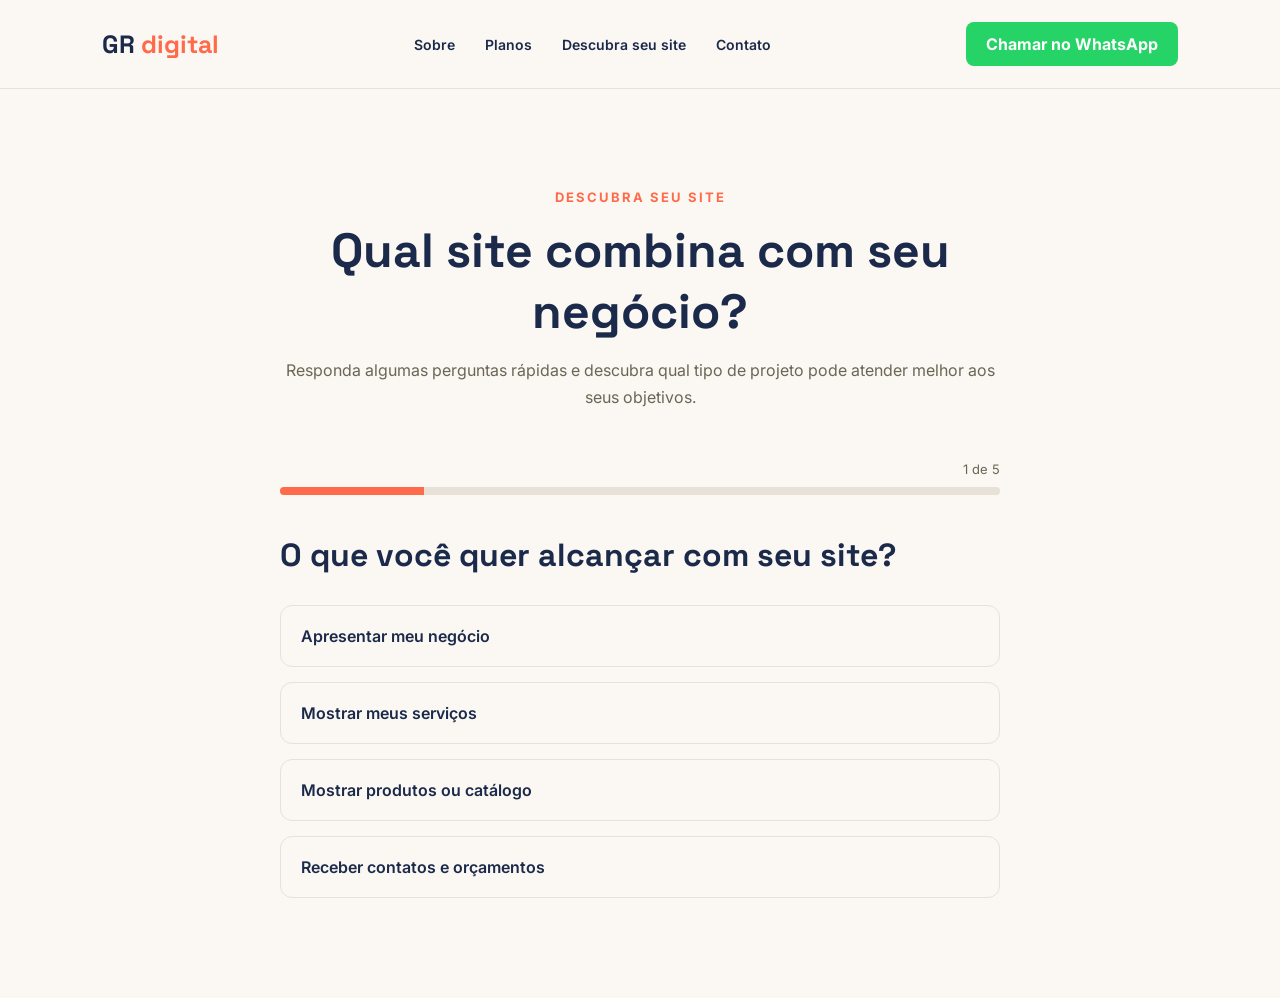
==== descubra.html @ ba1b8fe7 "Primeiro commit" ====
<!DOCTYPE html>
<html lang="pt-br">

<head>
    <meta charset="UTF-8">
    <meta name="viewport" content="width=device-width, initial-scale=1.0">

    <title>Descubra seu site | GR Digital</title>

    <link rel="preconnect" href="https://fonts.googleapis.com">
    <link rel="preconnect" href="https://fonts.gstatic.com" crossorigin>

    <link href="https://fonts.googleapis.com/css2?family=Inter:wght@400;500;600;700&family=Space+Grotesk:wght@500;600;700&display=swap" rel="stylesheet">

    <link rel="stylesheet" href="styles.css">
    

    <style>

        .quiz {
            max-width: 760px;
            margin: 100px auto;
            padding: 0 20px;
        }

        .quiz_intro {
            text-align: center;
            margin-bottom: 50px;
        }

        .quiz_intro p {
            color: var(--cor-principal);
            font-size: 13px;
            font-weight: 700;
            letter-spacing: 2px;
        }

        .quiz_intro h1 {
            font-family: var(--fonte-titulo);
            font-size: 48px;
            margin: 15px 0;
        }

        .quiz_intro span {
            color: var(--texto-suave);
            line-height: 1.7;
        }

        .progresso {
            height: 8px;
            background: var(--borda);
            border-radius: 20px;
            margin-bottom: 40px;
            overflow: hidden;
        }

        .barra {
            height: 100%;
            width: 20%;
            background: var(--cor-principal);
            transition: .3s;
        }

        .contador {
            text-align: right;
            font-size: 13px;
            color: var(--texto-suave);
            margin-bottom: 10px;
        }

        .pergunta {
            display: none;
        }

        .pergunta.ativa {
            display: block;
        }

        .pergunta h2 {
            font-family: var(--fonte-titulo);
            font-size: 32px;
            margin-bottom: 30px;
        }

        .opcoes {
            display: grid;
            gap: 15px;
        }

        .opcao {
            padding: 20px;
            border: 1px solid var(--borda);
            border-radius: 12px;
            cursor: pointer;
            transition: .2s;
            font-weight: 600;
        }

        .opcao:hover {
            border-color: var(--cor-principal);
            transform: translateY(-2px);
        }

        .resultado {
            display: none;
            text-align: center;
        }

        .resultado h2 {
            font-family: var(--fonte-titulo);
            font-size: 42px;
            margin-bottom: 15px;
        }

        .resultado .plano {
            color: var(--cor-principal);
            font-weight: 700;
            letter-spacing: 2px;
            margin-bottom: 20px;
        }

        .resultado p {
            color: var(--texto-suave);
            line-height: 1.8;
            margin-bottom: 30px;
        }

        .botoes_resultado {
            display: flex;
            justify-content: center;
            gap: 15px;
            flex-wrap: wrap;
        }

        @media(max-width:600px){

            .quiz_intro h1{
                font-size:38px;
            }

            .pergunta h2{
                font-size:27px;
            }

        }

    </style>

</head>

<body>

<header class="container_header">

    <div class="logo_site">
        <h2>GR <span>digital</span></h2>
    </div>

    <nav>
        <a href="index.html#sobre">Sobre</a>
        <a href="index.html#planos">Planos</a>
        <a href="descubra.html">Descubra seu site</a>
        <a href="index.html#contato">Contato</a>
    </nav>

    <a href="https://wa.me/5548998230477" class="btn_wpp">
        Chamar no WhatsApp
    </a>

</header>


<main>

<section class="quiz">

    <div class="quiz_intro">

        <p>DESCUBRA SEU SITE</p>

        <h1>Qual site combina com seu negócio?</h1>

        <span>
            Responda algumas perguntas rápidas e descubra qual tipo de projeto pode atender melhor aos seus objetivos.
        </span>

    </div>


    <div class="contador" id="contador">
        1 de 5
    </div>

    <div class="progresso">
        <div class="barra" id="barra"></div>
    </div>


    <div class="pergunta ativa">

        <h2>O que você quer alcançar com seu site?</h2>

        <div class="opcoes">

            <div class="opcao" data-pontos="1">Apresentar meu negócio</div>

            <div class="opcao" data-pontos="2">Mostrar meus serviços</div>

            <div class="opcao" data-pontos="3">Mostrar produtos ou catálogo</div>

            <div class="opcao" data-pontos="3">Receber contatos e orçamentos</div>

        </div>

    </div>


    <div class="pergunta">

        <h2>O que você gostaria de mostrar?</h2>

        <div class="opcoes">

            <div class="opcao" data-pontos="1">Informações básicas</div>

            <div class="opcao" data-pontos="2">Serviços</div>

            <div class="opcao" data-pontos="3">Produtos</div>

            <div class="opcao" data-pontos="3">Portfólio e trabalhos</div>

        </div>

    </div>


    <div class="pergunta">

        <h2>Quantas páginas você imagina?</h2>

        <div class="opcoes">

            <div class="opcao" data-pontos="1">Uma página</div>

            <div class="opcao" data-pontos="2">Algumas páginas</div>

            <div class="opcao" data-pontos="3">Um site completo</div>

            <div class="opcao" data-pontos="2">Não sei ainda</div>

        </div>

    </div>


    <div class="pergunta">

        <h2>Como seus clientes devem entrar em contato?</h2>

        <div class="opcoes">

            <div class="opcao" data-pontos="1">WhatsApp</div>

            <div class="opcao" data-pontos="2">Formulário</div>

            <div class="opcao" data-pontos="2">Instagram</div>

            <div class="opcao" data-pontos="3">Todos eles</div>

        </div>

    </div>


    <div class="pergunta">

        <h2>Você imagina algo mais simples ou personalizado?</h2>

        <div class="opcoes">

            <div class="opcao" data-pontos="1">Simples e objetivo</div>

            <div class="opcao" data-pontos="2">Mais completo</div>

            <div class="opcao" data-pontos="3">Totalmente personalizado</div>

        </div>

    </div>


    <div class="resultado" id="resultado">

        <p class="plano" id="nomePlano"></p>

        <h2 id="tituloResultado"></h2>

        <p id="textoResultado"></p>

        <div class="botoes_resultado">

            <a id="linkPlano" class="btn_principal">
                Conhecer este plano
            </a>

            <a href="https://wa.me/5548998230477" class="btn_secundario">
                Falar com a GR Digital
            </a>

        </div>

    </div>

</section>

</main>


<script>

const perguntas = document.querySelectorAll(".pergunta");

const barra = document.getElementById("barra");

const contador = document.getElementById("contador");

const resultado = document.getElementById("resultado");

let atual = 0;

let pontos = 0;


document.querySelectorAll(".opcao").forEach(opcao => {

    opcao.addEventListener("click", () => {

        pontos += Number(opcao.dataset.pontos);

        perguntas[atual].classList.remove("ativa");

        atual++;

        if(atual < perguntas.length){

            perguntas[atual].classList.add("ativa");

            contador.textContent = `${atual + 1} de ${perguntas.length}`;

            barra.style.width = `${((atual + 1) / perguntas.length) * 100}%`;

        } else {

            mostrarResultado();

        }

    });

});


function mostrarResultado(){

    contador.style.display = "none";

    document.querySelector(".progresso").style.display = "none";

    resultado.style.display = "block";

    let nome;

    let titulo;

    let texto;

    let link;


    if(pontos <= 7){

        nome = "PLANO ESSENCIAL";

        titulo = "Comece sua presença digital.";

        texto = "Pelas suas respostas, um site objetivo e profissional pode atender muito bem ao que você procura, apresentando seu negócio e facilitando o contato com seus clientes.";

        link = "plano1.html";

    }

    else if(pontos <= 11){

        nome = "PLANO PROFISSIONAL";

        titulo = "Apresente seu negócio por completo.";

        texto = "Suas respostas indicam que uma estrutura mais completa pode fazer sentido, com páginas para serviços, informações, galeria e diferentes formas de contato.";

        link = "plano2.html";

    }

    else{

        nome = "PLANO PERSONALIZADO";

        titulo = "Um projeto feito para você.";

        texto = "Pelo que você procura, um projeto mais personalizado pode ser a melhor opção, permitindo mais páginas, recursos e uma estrutura adaptada às necessidades do seu negócio.";

        link = "plano3.html";

    }


    document.getElementById("nomePlano").textContent = nome;

    document.getElementById("tituloResultado").textContent = titulo;

    document.getElementById("textoResultado").textContent = texto;

    document.getElementById("linkPlano").href = link;

}

</script>

</body>

</html>
---- styles.css ----
/* ========================================
   VARIÁVEIS
======================================== */

:root {

    --background-color: #FBF7F2;

    --cor-principal: #FF6B4A;

    --cor-secundaria: #1D9E75;

    --whatsapp: #25D366;

    --whatsapp-dark: #128C7E;

    --instagram: #E1306C;

    --texto-primario: #1B2A4A;

    --texto-suave: #6B6656;

    --branco: #FFFFFF;

    --borda: #E8E1D8;

    --fundo-secao: #F3EDE5;

    --fonte-titulo: 'Space Grotesk', sans-serif;

    --fonte-corpo: 'Inter', sans-serif;

}


/* ========================================
   RESET
======================================== */

* {

    margin: 0;
    padding: 0;

    box-sizing: border-box;

}


html {

    scroll-behavior: smooth;

}


body {

    background-color: var(--background-color);

    color: var(--texto-primario);

    font-family: var(--fonte-corpo);

}


/* ========================================
   HEADER
======================================== */

.container_header {

    width: 100%;

    display: flex;

    justify-content: space-between;

    align-items: center;

    padding: 22px 8%;

    background-color: var(--background-color);

    border-bottom: 1px solid var(--borda);

    position: sticky;

    top: 0;

    z-index: 1000;

}


/* LOGO */

.logo_site h2 {

    font-family: var(--fonte-titulo);

    font-size: 25px;

    color: var(--texto-primario);

}


.logo_site span {

    color: var(--cor-principal);

}


/* MENU */

nav {

    display: flex;

    align-items: center;

    gap: 30px;

}


nav a {

    color: var(--texto-primario);

    font-size: 14px;

    font-weight: 600;

    text-decoration: none;

    transition: 0.3s;

}


nav a:hover {

    color: var(--cor-principal);

}


.instagram_link {

    color: var(--instagram);

}


/* WHATSAPP */

.btn_wpp {

    color: white;

    background-color: var(--whatsapp);

    text-decoration: none;

    font-weight: 700;

    padding: 12px 20px;

    border-radius: 8px;

    transition: 0.3s;

}


.btn_wpp:hover {

    background-color: var(--whatsapp-dark);

    transform: translateY(-2px);

}


/* ========================================
   HERO
======================================== */

.hero {

    min-height: 650px;

    padding: 100px 8%;

    display: flex;

    justify-content: center;

    align-items: center;

    text-align: center;

}


.hero_content {

    max-width: 800px;

}


.hero_tag {

    color: var(--cor-principal);

    font-size: 13px;

    font-weight: 700;

    letter-spacing: 2px;

    margin-bottom: 20px;

}


.hero h1 {

    font-family: var(--fonte-titulo);

    font-size: 65px;

    line-height: 1.05;

    margin-bottom: 30px;

}


.hero h1 span {

    color: var(--cor-principal);

}


.hero_text {

    max-width: 650px;

    margin: 0 auto 35px;

    color: var(--texto-suave);

    font-size: 17px;

    line-height: 1.8;

}


/* BOTÕES */

.hero_buttons {

    display: flex;

    justify-content: center;

    gap: 15px;

}


.btn_principal {

    display: inline-block;

    padding: 14px 25px;

    border-radius: 8px;

    background-color: var(--cor-principal);

    color: white;

    text-decoration: none;

    font-weight: 700;

    transition: 0.3s;

}


.btn_principal:hover {

    transform: translateY(-3px);

    background-color: #E95638;

}


.btn_secundario {

    display: inline-block;

    padding: 14px 25px;

    border: 2px solid var(--texto-primario);

    border-radius: 8px;

    color: var(--texto-primario);

    text-decoration: none;

    font-weight: 700;

    transition: 0.3s;

}


.btn_secundario:hover {

    background-color: var(--texto-primario);

    color: white;

}


/* ========================================
   SEÇÕES
======================================== */

section {

    padding: 120px 8%;

}


.section_title {

    max-width: 650px;

}


.section_title > p:first-child {

    color: var(--cor-principal);

    font-size: 13px;

    font-weight: 700;

    letter-spacing: 2px;

    margin-bottom: 15px;

}


.section_title h2 {

    font-family: var(--fonte-titulo);

    font-size: 45px;

    line-height: 1.2;

}


.center {

    margin-left: auto;

    margin-right: auto;

    text-align: center;

}


/* ========================================
   SOBRE
======================================== */

.sobre_grid {

    margin-top: 60px;

    display: grid;

    grid-template-columns: 1fr 1fr;

    gap: 80px;

}


.sobre_texto {

    color: var(--texto-suave);

    line-height: 1.8;

}


.sobre_texto p {

    margin-bottom: 20px;

}


.sobre_dados {

    display: flex;

    gap: 40px;

    align-items: flex-start;

}


.sobre_dados div {

    display: flex;

    flex-direction: column;

}


.sobre_dados strong {

    font-family: var(--fonte-titulo);

    font-size: 35px;

    color: var(--cor-principal);

}


.sobre_dados span {

    font-size: 13px;

    color: var(--texto-suave);

}


/* ========================================
   BENEFÍCIOS
======================================== */

.beneficios {

    background-color: var(--fundo-secao);

}


.beneficios_container {

    margin-top: 60px;

    display: grid;

    grid-template-columns: repeat(4, 1fr);

    gap: 20px;

}


.beneficio_card {

    padding: 30px;

    background-color: var(--branco);

    border: 1px solid var(--borda);

    border-radius: 15px;

    transition: 0.3s;

}


.beneficio_card:hover {

    transform: translateY(-6px);

}


.beneficio_numero {

    color: var(--cor-principal);

    font-family: var(--fonte-titulo);

    font-weight: 700;

    margin-bottom: 25px;

}


.beneficio_card h3 {

    font-family: var(--fonte-titulo);

    font-size: 21px;

    margin-bottom: 12px;

}


.beneficio_card p {

    color: var(--texto-suave);

    font-size: 14px;

    line-height: 1.7;

}


/* ========================================
   PLANOS
======================================== */

.planos_container {

    margin-top: 60px;

    display: flex;

    justify-content: center;

    gap: 30px;

    flex-wrap: wrap;

}


.plano_card {

    position: relative;

    width: 320px;

    padding: 35px;

    background-color: var(--branco);

    border: 1px solid var(--borda);

    border-radius: 15px;

}


.plano_card.destaque {

    border: 2px solid var(--cor-principal);

    transform: translateY(-10px);

}


.mais_vendido {

    position: absolute;

    top: -14px;

    left: 50%;

    transform: translateX(-50%);

    padding: 6px 15px;

    border-radius: 20px;

    background-color: var(--cor-principal);

    color: white;

    font-size: 11px;

    font-weight: 700;

    white-space: nowrap;

}


.plano_nome {

    color: var(--cor-principal);

    font-size: 12px;

    font-weight: 700;

    letter-spacing: 2px;

}


.plano_card h3 {

    font-family: var(--fonte-titulo);

    font-size: 25px;

    line-height: 1.3;

    margin: 15px 0;

}


.plano_descricao {

    color: var(--texto-suave);

    font-size: 14px;

    line-height: 1.6;

}


.plano_card ul {

    list-style: none;

    margin: 30px 0;

}


.plano_card li {

    margin-bottom: 12px;

    font-size: 14px;

}


.btn_plano {

    display: block;

    text-align: center;

    padding: 12px;

    border-radius: 8px;

    background-color: var(--texto-primario);

    color: white;

    text-decoration: none;

    font-weight: 600;

    transition: 0.3s;

}


.btn_plano:hover {

    background-color: var(--cor-principal);

}


/* ========================================
   GALERIA
======================================== */

.galeria {

    background-color: var(--fundo-secao);

}


.galeria_texto {

    color: var(--texto-suave) !important;

    font-size: 15px !important;

    font-weight: 400 !important;

    letter-spacing: 0 !important;

    margin-top: 15px;

}


.projetos_container {

    margin-top: 60px;

    display: flex;

    justify-content: center;

    gap: 30px;

    flex-wrap: wrap;

}


.projeto_card {

    width: 320px;

    overflow: hidden;

    border-radius: 15px;

    background-color: white;

    border: 1px solid var(--borda);

    transition: 0.3s;

}


.projeto_card:hover {

    transform: translateY(-8px);

    box-shadow: 0 15px 30px rgba(0, 0, 0, 0.1);

}


.projeto_imagem {

    height: 200px;

    display: flex;

    justify-content: center;

    align-items: center;

    background-color: var(--texto-primario);

    color: white;

    font-family: var(--fonte-titulo);

    font-size: 25px;

}


.projeto_info {

    padding: 25px;

}


.projeto_info h3 {

    font-family: var(--fonte-titulo);

    margin-bottom: 10px;

}


.projeto_info p {

    color: var(--texto-suave);

    font-size: 14px;

    line-height: 1.6;

    margin-bottom: 15px;

}


.status {

    display: inline-block;

    padding: 6px 12px;

    border-radius: 20px;

    background-color: #FFF0EB;

    color: var(--cor-principal);

    font-size: 11px;

    font-weight: 700;

}


/* ========================================
   CONTATO
======================================== */

.contato {

    background-color: var(--texto-primario);

    text-align: center;

}


.contato_content {

    max-width: 700px;

    margin: auto;

}


.contato_content > p:first-child {

    color: var(--cor-principal);

    font-size: 12px;

    font-weight: 700;

    letter-spacing: 2px;

    margin-bottom: 20px;

}


.contato h2 {

    color: white;

    font-family: var(--fonte-titulo);

    font-size: 50px;

    margin-bottom: 20px;

}


.contato_content > p {

    color: #D8D8D8;

    line-height: 1.7;

    margin-bottom: 30px;

}


.contato_botoes {

    display: flex;

    justify-content: center;

    align-items: center;

    gap: 15px;

}


.btn_instagram {

    display: inline-block;

    padding: 14px 25px;

    border-radius: 8px;

    border: 2px solid white;

    color: white;

    text-decoration: none;

    font-weight: 700;

    transition: 0.3s;

}


.btn_instagram:hover {

    background-color: var(--instagram);

    border-color: var(--instagram);

    transform: translateY(-3px);

}


/* ========================================
   FOOTER
======================================== */

footer {

    padding: 40px 8%;

    background-color: #111B30;

    text-align: center;

    color: #D8D8D8;

}


footer h3 {

    font-family: var(--fonte-titulo);

    color: white;

    margin-bottom: 10px;

}


footer h3 span {

    color: var(--cor-principal);

}


footer p {

    font-size: 13px;

    margin-bottom: 15px;

}


.footer_links {

    display: flex;

    justify-content: center;

    gap: 25px;

    margin: 20px 0;

}


.footer_links a {

    color: #D8D8D8;

    text-decoration: none;

    font-size: 13px;

    transition: 0.3s;

}


.footer_links a:hover {

    color: var(--cor-principal);

}


.copyright {

    color: #888;

}


/* ========================================
   RESPONSIVIDADE
======================================== */

@media (max-width: 1000px) {

    .beneficios_container {

        grid-template-columns: repeat(2, 1fr);

    }

}


@media (max-width: 900px) {

    .container_header {

        padding: 20px 5%;

        flex-wrap: wrap;

        gap: 20px;

    }
    


    nav {

        order: 3;

        width: 100%;

        justify-content: center;

        gap: 20px;

    }


    .hero {

        padding-top: 80px;

    }


    .hero h1 {

        font-size: 45px;

    }


    .sobre_grid {

        grid-template-columns: 1fr;

        gap: 40px;

    }


    .sobre_dados {

        justify-content: center;

    }


    .plano_card.destaque {

        transform: none;

    }

}


@media (max-width: 600px) {

    .container_header {

        justify-content: center;

    }


    .logo_site {

        width: 100%;

        justify-content: center;

    }


    .btn_wpp {

        width: 100%;

        text-align: center;

    }


    nav a {

        font-size: 12px;

    }


    section {

        padding: 80px 5%;

    }


    .hero h1 {

        font-size: 38px;

    }


    .hero_buttons {

        flex-direction: column;

    }


    .hero_buttons a {

        width: 100%;

    }


    .section_title h2 {

        font-size: 35px;

    }


    .beneficios_container {

        grid-template-columns: 1fr;

    }


    .sobre_dados {

        flex-wrap: wrap;

    }


    .contato h2 {

        font-size: 38px;

    }


    .contato_botoes {

        flex-direction: column;

    }


    .contato_botoes a {

        width: 100%;

    }


    .footer_links {

        flex-wrap: wrap;

    }

}
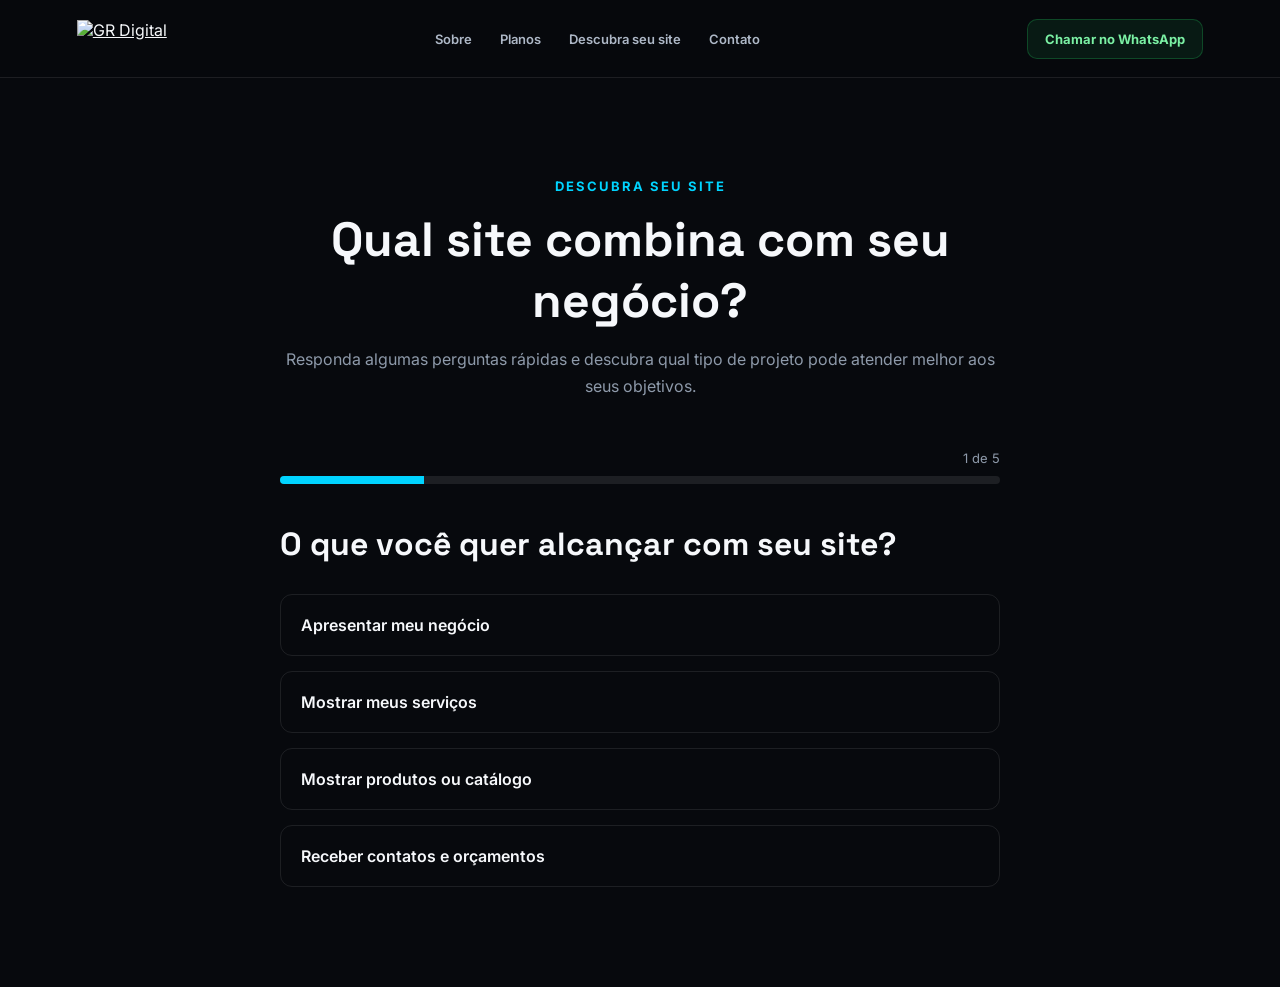
==== commit caee5309: "Add files via upload" ====
--- a/descubra.html
+++ b/descubra.html
@@ -29,26 +29,26 @@
         }
 
         .quiz_intro p {
-            color: var(--cor-principal);
+            color: var(--primary);
             font-size: 13px;
             font-weight: 700;
             letter-spacing: 2px;
         }
 
         .quiz_intro h1 {
-            font-family: var(--fonte-titulo);
+            font-family: var(--font-title);
             font-size: 48px;
             margin: 15px 0;
         }
 
         .quiz_intro span {
-            color: var(--texto-suave);
+            color: var(--muted);
             line-height: 1.7;
         }
 
         .progresso {
             height: 8px;
-            background: var(--borda);
+            background: var(--border);
             border-radius: 20px;
             margin-bottom: 40px;
             overflow: hidden;
@@ -57,14 +57,14 @@
         .barra {
             height: 100%;
             width: 20%;
-            background: var(--cor-principal);
+            background: var(--primary);
             transition: .3s;
         }
 
         .contador {
             text-align: right;
             font-size: 13px;
-            color: var(--texto-suave);
+            color: var(--muted);
             margin-bottom: 10px;
         }
 
@@ -77,7 +77,7 @@
         }
 
         .pergunta h2 {
-            font-family: var(--fonte-titulo);
+            font-family: var(--font-title);
             font-size: 32px;
             margin-bottom: 30px;
         }
@@ -89,7 +89,7 @@
 
         .opcao {
             padding: 20px;
-            border: 1px solid var(--borda);
+            border: 1px solid var(--border);
             border-radius: 12px;
             cursor: pointer;
             transition: .2s;
@@ -97,7 +97,7 @@
         }
 
         .opcao:hover {
-            border-color: var(--cor-principal);
+            border-color: var(--primary);
             transform: translateY(-2px);
         }
 
@@ -107,20 +107,20 @@
         }
 
         .resultado h2 {
-            font-family: var(--fonte-titulo);
+            font-family: var(--font-title);
             font-size: 42px;
             margin-bottom: 15px;
         }
 
         .resultado .plano {
-            color: var(--cor-principal);
+            color: var(--primary);
             font-weight: 700;
             letter-spacing: 2px;
             margin-bottom: 20px;
         }
 
         .resultado p {
-            color: var(--texto-suave);
+            color: var(--muted);
             line-height: 1.8;
             margin-bottom: 30px;
         }
@@ -132,6 +132,27 @@
             flex-wrap: wrap;
         }
 
+        .btn_secundario {
+            display: inline-flex;
+            align-items: center;
+            justify-content: center;
+            padding: 14px 20px;
+            border: 1px solid var(--border);
+            border-radius: 10px;
+            background: rgba(255, 255, 255, .025);
+            color: var(--white);
+            text-decoration: none;
+            font-size: 13px;
+            font-weight: 800;
+            transition: .25s;
+        }
+
+        .btn_secundario:hover {
+            border-color: rgba(0, 212, 255, .4);
+            color: var(--primary);
+            transform: translateY(-3px);
+        }
+
         @media(max-width:600px){
 
             .quiz_intro h1{
@@ -153,7 +174,7 @@
 <header class="container_header">
 
     <div class="logo_site">
-        <h2>GR <span>digital</span></h2>
+        <a href="index.html"><img src="./IMG/GR-FUNDO-TRANSPARENTE.png" alt="GR Digital"></a>
     </div>
 
     <nav>
@@ -403,7 +424,7 @@
 
     else{
 
-        nome = "PLANO PERSONALIZADO";
+        nome = "PLANO PREMIUM";
 
         titulo = "Um projeto feito para você.";
 
--- a/styles.css
+++ b/styles.css
@@ -1,1223 +1,64 @@
-/* ========================================
-   VARIÁVEIS
-======================================== */
+:root{
+    --bg:#07090d;
+    --bg-soft:#0d1118;
+    --surface:#111722;
+    --surface-2:#151c28;
+    --primary:#00d4ff;
+    --primary-2:#6c5ce7;
+    --white:#f6f8fb;
+    --muted:#8e9aaa;
+    --muted-2:#667181;
+    --border:rgba(255,255,255,.09);
+    --green:#25d366;
+    --font-title:'Space Grotesk',sans-serif;
+    --font-body:'Inter',sans-serif;
+}
+*{margin:0;padding:0;box-sizing:border-box}
+html{scroll-behavior:smooth}
+body{background:var(--bg);color:var(--white);font-family:var(--font-body);overflow-x:hidden}
+a{color:inherit}
+.container_header{height:78px;width:100%;padding:0 6%;display:flex;align-items:center;justify-content:space-between;gap:28px;background:rgba(7,9,13,.82);backdrop-filter:blur(18px);border-bottom:1px solid var(--border);position:sticky;top:0;z-index:1000}
+.logo_site img{display:block;height:38px;width:auto}.logo_site a{display:flex;align-items:center}
+nav{display:flex;align-items:center;gap:28px}nav a{color:#aeb8c7;text-decoration:none;font-size:13px;font-weight:600;transition:.25s}nav a:hover{color:var(--primary)}
+.btn_wpp{padding:11px 17px;border:1px solid rgba(37,211,102,.25);border-radius:10px;background:rgba(37,211,102,.09);color:#7bf0a4;text-decoration:none;font-size:13px;font-weight:700;transition:.25s;white-space:nowrap}.btn_wpp:hover{background:var(--green);color:#041008;transform:translateY(-2px)}
+.hero{min-height:760px;padding:90px 6% 70px;position:relative;display:flex;align-items:center;background:radial-gradient(circle at 78% 38%,rgba(0,212,255,.08),transparent 28%),radial-gradient(circle at 52% 0%,rgba(108,92,231,.08),transparent 25%)}
+.hero_grid{width:100%;max-width:1400px;margin:auto;display:grid;grid-template-columns:1.02fr .98fr;align-items:center;gap:60px}.hero_content{max-width:700px}.hero_badge{display:inline-flex;align-items:center;gap:8px;border:1px solid var(--border);background:rgba(255,255,255,.025);padding:8px 12px;border-radius:999px;color:#aab4c2;font-size:10px;font-weight:800;letter-spacing:1.8px;margin-bottom:24px}.hero_badge span{width:6px;height:6px;background:var(--primary);border-radius:50%;box-shadow:0 0 14px var(--primary)}.hero_tag{color:var(--primary);font-size:12px;font-weight:800;letter-spacing:3px;margin-bottom:16px}.hero h1{font-family:var(--font-title);font-size:clamp(48px,6vw,82px);line-height:.99;letter-spacing:-3px;margin-bottom:26px}.hero h1 span{background:linear-gradient(90deg,var(--primary),#8cecff);-webkit-background-clip:text;background-clip:text;color:transparent}.hero_text{max-width:650px;color:var(--muted);font-size:16px;line-height:1.8;margin-bottom:34px}.hero_buttons{display:flex;gap:12px;flex-wrap:wrap}.btn_principal,.btn_outline{display:inline-flex;align-items:center;justify-content:center;gap:10px;padding:14px 20px;border-radius:10px;text-decoration:none;font-weight:800;font-size:13px;transition:.25s}.btn_principal{background:var(--primary);color:#031016;box-shadow:0 10px 35px rgba(0,212,255,.15)}.btn_principal:hover{transform:translateY(-3px);box-shadow:0 14px 40px rgba(0,212,255,.25)}.btn_outline{border:1px solid var(--border);background:rgba(255,255,255,.025);color:var(--white)}.btn_outline:hover{border-color:rgba(0,212,255,.4);color:var(--primary);transform:translateY(-3px)}.hero_meta{display:flex;gap:34px;margin-top:46px}.hero_meta div{display:flex;flex-direction:column;gap:5px;border-left:1px solid var(--border);padding-left:14px}.hero_meta strong{font-size:12px}.hero_meta span{color:var(--muted-2);font-size:10px;text-transform:uppercase;letter-spacing:1px}
+.hero_visual{height:560px;position:relative;display:flex;align-items:center;justify-content:center}.glow{position:absolute;border-radius:50%;filter:blur(70px);pointer-events:none}.glow_one{width:240px;height:240px;background:rgba(0,212,255,.13);right:10%;top:14%}.glow_two{width:210px;height:210px;background:rgba(108,92,231,.12);left:8%;bottom:8%}.browser_mockup{width:min(650px,100%);border:1px solid rgba(255,255,255,.14);background:#0b0f16;border-radius:18px;overflow:hidden;box-shadow:0 40px 100px rgba(0,0,0,.55),0 0 70px rgba(0,212,255,.08);transform:perspective(1000px) rotateY(-7deg) rotateX(2deg)}.browser_top{height:42px;display:flex;align-items:center;gap:18px;padding:0 15px;border-bottom:1px solid var(--border);background:#0e131c}.browser_dots{display:flex;gap:6px}.browser_dots i{width:7px;height:7px;border-radius:50%;background:#3b4350}.browser_address{height:24px;flex:1;max-width:300px;margin:auto;border:1px solid var(--border);border-radius:7px;display:flex;align-items:center;justify-content:center;color:#657080;font-size:9px}.browser_screen{min-height:370px;padding:22px;background:linear-gradient(135deg,#101823,#0b1018 60%,#101b26)}.mock_nav{display:flex;align-items:center;gap:20px;color:#687484;font-size:8px}.mock_nav b{font-size:13px;color:var(--primary);margin-right:auto}.mock_hero{padding:75px 30px 50px}.mock_hero small{font-size:8px;letter-spacing:2px;color:var(--primary)}.mock_hero strong{display:block;font-family:var(--font-title);font-size:39px;line-height:1;margin-top:12px;letter-spacing:-1.5px}.mock_hero em{display:block;width:85px;height:2px;background:linear-gradient(90deg,var(--primary),transparent);margin-top:24px}.mock_cards{display:flex;gap:10px}.mock_cards span{height:55px;flex:1;border-radius:8px;background:rgba(255,255,255,.045);border:1px solid var(--border)}.floating_card{position:absolute;padding:13px 16px;border:1px solid var(--border);background:rgba(12,16,23,.88);backdrop-filter:blur(15px);border-radius:12px;display:flex;align-items:center;gap:11px;box-shadow:0 15px 40px rgba(0,0,0,.35)}.floating_card b{font-family:var(--font-title);color:var(--primary);font-size:15px}.floating_card span{font-size:9px;line-height:1.4;color:#9ba7b6;text-transform:uppercase;letter-spacing:.7px}.floating_one{left:0;top:20%}.floating_two{right:-2%;bottom:14%}
+.trust_bar{min-height:75px;padding:0 6%;display:grid;grid-template-columns:repeat(4,1fr);align-items:center;border-top:1px solid var(--border);border-bottom:1px solid var(--border);background:#090c11;color:#687485;font-size:10px;font-weight:800;letter-spacing:1.5px}.trust_bar div{text-align:center;border-right:1px solid var(--border)}.trust_bar div:last-child{border:0}.trust_bar span{color:var(--primary);margin-right:8px}
+.section{padding:125px 6%;max-width:1500px;margin:auto}.section_title{max-width:760px}.section_title>p{color:var(--primary);font-size:10px;font-weight:800;letter-spacing:2.5px;margin-bottom:17px}.section_title h2{font-family:var(--font-title);font-size:clamp(34px,4vw,58px);line-height:1.05;letter-spacing:-1.8px}.center{text-align:center;margin:auto}.center>span{display:block;max-width:650px;margin:18px auto 0;color:var(--muted);font-size:13px;line-height:1.7}.sobre_grid{display:grid;grid-template-columns:1fr 1fr;gap:90px;margin-top:65px}.sobre_texto{max-width:620px;color:var(--muted);line-height:1.85;font-size:15px}.sobre_texto p{margin-bottom:20px}.text_link{display:inline-flex;gap:10px;color:var(--white);font-size:13px;font-weight:800;text-decoration:none;border-bottom:1px solid rgba(0,212,255,.35);padding-bottom:6px}.text_link span{color:var(--primary)}.sobre_dados{display:grid;grid-template-columns:repeat(3,1fr);gap:18px}.sobre_dados div{padding:24px;border:1px solid var(--border);background:linear-gradient(145deg,rgba(255,255,255,.03),rgba(255,255,255,.01));border-radius:14px}.sobre_dados strong{font-family:var(--font-title);font-size:36px;color:var(--primary);display:block;margin-bottom:30px}.sobre_dados span{color:#7d8999;font-size:11px;line-height:1.5}
+.servicos{background:#0a0e14;max-width:none}.servicos .section_title,.servicos_grid{max-width:1320px;margin-left:auto;margin-right:auto}.servicos_grid{margin-top:60px;display:grid;grid-template-columns:repeat(4,1fr);gap:14px}.servico_card{min-height:270px;padding:28px;border:1px solid var(--border);background:linear-gradient(145deg,#101620,#0b0f16);border-radius:16px;transition:.3s}.servico_card:hover{transform:translateY(-7px);border-color:rgba(0,212,255,.28);box-shadow:0 20px 50px rgba(0,0,0,.25)}.servico_card>span{font-family:var(--font-title);color:var(--primary);font-size:12px}.servico_card h3{font-family:var(--font-title);font-size:23px;margin:55px 0 14px}.servico_card p{color:var(--muted);font-size:13px;line-height:1.75}
+.section_head_row{display:flex;justify-content:space-between;align-items:end;gap:30px}.portfolio_note{max-width:280px;color:var(--muted-2);font-size:11px;line-height:1.7;text-align:right}.projetos_grid{margin-top:60px;display:grid;grid-template-columns:1.25fr 1fr 1fr;gap:18px}.projeto_card{overflow:hidden;border:1px solid var(--border);border-radius:18px;background:#0d121a;transition:.3s}.projeto_card:hover{transform:translateY(-7px);border-color:rgba(0,212,255,.28);box-shadow:0 25px 70px rgba(0,0,0,.3)}.projeto_preview{height:300px;position:relative;overflow:hidden}.projeto_destaque .projeto_preview{height:360px}.barbearia_preview{display:flex;align-items:center;justify-content:center;background:radial-gradient(circle at 70% 30%,rgba(201,164,92,.2),transparent 32%),linear-gradient(145deg,#090909,#1a1712)}.preview_browser{width:78%;border:1px solid rgba(255,255,255,.13);border-radius:10px;overflow:hidden;background:#080808;box-shadow:0 25px 60px rgba(0,0,0,.5);transform:rotate(-2deg)}.preview_top{height:23px;background:#121212;display:flex;align-items:center;gap:4px;padding:0 7px}.preview_top span{width:4px;height:4px;border-radius:50%;background:#5a5a5a}.preview_top small{margin-left:auto;color:#777;font-size:5px}.preview_barbearia{height:180px;padding:40px 22px;background:linear-gradient(135deg,#0a0a0a,#191510);display:flex;flex-direction:column;justify-content:center}.preview_barbearia small{color:#c9a45c;font-size:7px;letter-spacing:2px}.preview_barbearia strong{font-family:Georgia,serif;font-size:32px;line-height:.9;margin-top:7px;color:#f1eee7}.preview_barbearia i{font-style:normal;color:#8e8679;font-size:5px;letter-spacing:1.4px;margin-top:14px}.preview_services{display:flex;gap:6px;padding:10px}.preview_services b{height:35px;flex:1;background:#171717;border-radius:4px}.projeto_info{padding:25px}.project_status{display:inline-flex;padding:6px 9px;border:1px solid rgba(0,212,255,.18);background:rgba(0,212,255,.06);color:var(--primary);border-radius:999px;font-size:8px;font-weight:800;letter-spacing:1px}.project_status.neutral{border-color:var(--border);background:transparent;color:#778393}.projeto_info h3{font-family:var(--font-title);font-size:24px;margin:15px 0 10px}.projeto_info p{color:var(--muted);font-size:12px;line-height:1.75;min-height:64px}.project_tags{display:flex;gap:6px;flex-wrap:wrap;margin:17px 0}.project_tags span{font-size:8px;color:#8490a0;border:1px solid var(--border);padding:5px 7px;border-radius:5px}.project_link{display:inline-flex;gap:8px;color:var(--white);font-size:12px;font-weight:800;text-decoration:none}.project_link span{color:var(--primary)}.studio_preview{background:radial-gradient(circle at 70% 20%,rgba(236,167,187,.22),transparent 35%),linear-gradient(145deg,#21171d,#0e1117);padding:45px;display:flex;flex-direction:column;justify-content:center}.auto_preview{background:radial-gradient(circle at 30% 25%,rgba(0,212,255,.15),transparent 30%),linear-gradient(145deg,#0a1016,#10141b);padding:45px;display:flex;flex-direction:column;justify-content:center}.concept_label{font-size:8px;letter-spacing:2px;color:#8e9aaa;margin-bottom:20px}.studio_preview strong,.auto_preview strong{font-family:var(--font-title);font-size:35px;line-height:.9;letter-spacing:-1px}.studio_preview span,.auto_preview span{margin-top:20px;color:#6e7988;font-size:9px}
+.planos{background:#0a0e14;max-width:none}.planos_container{max-width:1320px;margin:65px auto 0;display:grid;grid-template-columns:repeat(3,1fr);gap:16px}.plano_card{position:relative;padding:30px;border:1px solid var(--border);border-radius:18px;background:linear-gradient(145deg,#101620,#0c1118)}.plano_card.destaque{border-color:rgba(0,212,255,.45);box-shadow:0 20px 70px rgba(0,212,255,.08);transform:translateY(-8px)}.mais_vendido{position:absolute;top:-12px;left:25px;padding:6px 10px;background:var(--primary);color:#031016;border-radius:999px;font-size:8px;font-weight:900;letter-spacing:1px}.plano_nome{color:var(--primary);font-size:10px;font-weight:800;letter-spacing:2px}.plano_card h3{font-family:var(--font-title);font-size:25px;line-height:1.1;margin:14px 0 12px}.plano_descricao{color:var(--muted);font-size:12px;line-height:1.7;min-height:61px}.preco{margin:24px 0;padding:18px 0;border-top:1px solid var(--border);border-bottom:1px solid var(--border);display:flex;flex-direction:column}.preco small{color:#687484;font-size:9px}.preco strong{font-family:var(--font-title);font-size:37px;letter-spacing:-1px}.preco span{color:#687484;font-size:9px}.plano_card ul{list-style:none;display:grid;gap:11px;margin:22px 0}.plano_card li{font-size:11px;color:#b0bac7}.prazo{color:#687484;font-size:9px;margin-bottom:17px}.btn_plano{display:block;text-align:center;padding:12px;border:1px solid var(--border);border-radius:9px;text-decoration:none;font-size:11px;font-weight:800;transition:.25s}.btn_plano:hover,.btn_plano_gold{background:var(--primary);border-color:var(--primary);color:#031016}.extras_grid{max-width:1320px;margin:22px auto 0;display:grid;grid-template-columns:repeat(3,1fr);gap:12px}.extras_grid>div{padding:22px;border:1px solid var(--border);border-radius:13px;background:rgba(255,255,255,.018)}.extras_grid span{display:block;color:var(--primary);font-size:8px;font-weight:800;letter-spacing:1.8px;margin-bottom:9px}.extras_grid strong{display:block;font-family:var(--font-title);font-size:16px;margin-bottom:7px}.extras_grid p{color:#687484;font-size:10px;line-height:1.65}
+.processo_grid{margin-top:60px;display:grid;grid-template-columns:repeat(4,1fr);gap:14px}.processo_grid>div{border-top:1px solid var(--border);padding-top:20px}.processo_grid b{color:var(--primary);font-family:var(--font-title);font-size:12px}.processo_grid h3{font-family:var(--font-title);font-size:20px;margin:45px 0 10px}.processo_grid p{color:var(--muted);font-size:12px;line-height:1.7}
+.contato{padding:130px 6%;background:radial-gradient(circle at 50% 0,rgba(0,212,255,.12),transparent 35%),#0b1017;text-align:center;border-top:1px solid var(--border)}.contato_content{max-width:800px;margin:auto}.contato_content>p:first-child{color:var(--primary);font-size:10px;font-weight:800;letter-spacing:2.5px;margin-bottom:18px}.contato h2{font-family:var(--font-title);font-size:clamp(38px,5vw,65px);line-height:1;letter-spacing:-2px;margin-bottom:20px}.contato_content>p:not(:first-child){color:var(--muted);font-size:14px;line-height:1.8;margin-bottom:30px}.contato_botoes{display:flex;justify-content:center;gap:12px;flex-wrap:wrap}.contato_botoes a{text-align:center}.btn_instagram{display:inline-flex;align-items:center;justify-content:center;gap:10px;padding:14px 20px;border:1px solid var(--border);border-radius:10px;color:#aab4c2;text-decoration:none;font-weight:800;font-size:13px}.btn_instagram:hover{border-color:rgba(0,212,255,.4);color:var(--primary)}
+footer{padding:45px 6% 25px;background:#06080b;border-top:1px solid var(--border)}.footer_top{max-width:1320px;margin:auto;display:flex;justify-content:space-between;gap:40px}.footer_top img{height:34px;width:auto;margin-bottom:12px}.footer_top p{max-width:310px;color:#667181;font-size:11px;line-height:1.7}.footer_links{display:flex;gap:22px;align-items:flex-start;flex-wrap:wrap}.footer_links a{color:#7d8998;text-decoration:none;font-size:11px}.footer_links a:hover{color:var(--primary)}.footer_bottom{max-width:1320px;margin:40px auto 0;padding-top:20px;border-top:1px solid var(--border);display:flex;justify-content:space-between;color:#4e5967;font-size:9px}.footer_bottom div{display:flex;gap:18px}.footer_bottom a{color:#667181;text-decoration:none}
 
-:root {
-
-    --background-color: #FBF7F2;
-
-    --cor-principal: #FF6B4A;
-
-    --cor-secundaria: #1D9E75;
-
-    --whatsapp: #25D366;
-
-    --whatsapp-dark: #128C7E;
-
-    --instagram: #E1306C;
-
-    --texto-primario: #1B2A4A;
-
-    --texto-suave: #6B6656;
-
-    --branco: #FFFFFF;
-
-    --borda: #E8E1D8;
-
-    --fundo-secao: #F3EDE5;
-
-    --fonte-titulo: 'Space Grotesk', sans-serif;
-
-    --fonte-corpo: 'Inter', sans-serif;
-
-}
-
-
-/* ========================================
-   RESET
-======================================== */
-
-* {
-
-    margin: 0;
-    padding: 0;
-
-    box-sizing: border-box;
-
-}
-
-
-html {
-
-    scroll-behavior: smooth;
-
-}
-
-
-body {
-
-    background-color: var(--background-color);
-
-    color: var(--texto-primario);
-
-    font-family: var(--fonte-corpo);
-
-}
-
-
-/* ========================================
-   HEADER
-======================================== */
-
-.container_header {
-
-    width: 100%;
-
-    display: flex;
-
-    justify-content: space-between;
-
-    align-items: center;
-
-    padding: 22px 8%;
-
-    background-color: var(--background-color);
-
-    border-bottom: 1px solid var(--borda);
-
-    position: sticky;
-
-    top: 0;
-
-    z-index: 1000;
-
-}
-
-
-/* LOGO */
-
-.logo_site h2 {
-
-    font-family: var(--fonte-titulo);
-
-    font-size: 25px;
-
-    color: var(--texto-primario);
-
-}
-
-
-.logo_site span {
-
-    color: var(--cor-principal);
-
-}
-
-
-/* MENU */
-
-nav {
-
-    display: flex;
-
-    align-items: center;
-
-    gap: 30px;
-
-}
-
-
-nav a {
-
-    color: var(--texto-primario);
-
-    font-size: 14px;
-
-    font-weight: 600;
-
-    text-decoration: none;
-
-    transition: 0.3s;
-
-}
-
-
-nav a:hover {
-
-    color: var(--cor-principal);
-
-}
-
-
-.instagram_link {
-
-    color: var(--instagram);
-
-}
-
-
-/* WHATSAPP */
-
-.btn_wpp {
-
-    color: white;
-
-    background-color: var(--whatsapp);
-
-    text-decoration: none;
-
-    font-weight: 700;
-
-    padding: 12px 20px;
-
-    border-radius: 8px;
-
-    transition: 0.3s;
-
-}
-
-
-.btn_wpp:hover {
-
-    background-color: var(--whatsapp-dark);
-
-    transform: translateY(-2px);
-
-}
-
-
-/* ========================================
-   HERO
-======================================== */
-
-.hero {
-
-    min-height: 650px;
-
-    padding: 100px 8%;
-
-    display: flex;
-
-    justify-content: center;
-
-    align-items: center;
-
-    text-align: center;
-
-}
-
-
-.hero_content {
-
-    max-width: 800px;
-
-}
-
-
-.hero_tag {
-
-    color: var(--cor-principal);
-
-    font-size: 13px;
-
-    font-weight: 700;
-
-    letter-spacing: 2px;
-
-    margin-bottom: 20px;
-
-}
-
-
-.hero h1 {
-
-    font-family: var(--fonte-titulo);
-
-    font-size: 65px;
-
-    line-height: 1.05;
-
-    margin-bottom: 30px;
-
-}
-
-
-.hero h1 span {
-
-    color: var(--cor-principal);
-
-}
-
-
-.hero_text {
-
-    max-width: 650px;
-
-    margin: 0 auto 35px;
-
-    color: var(--texto-suave);
-
-    font-size: 17px;
-
-    line-height: 1.8;
-
-}
-
-
-/* BOTÕES */
-
-.hero_buttons {
-
-    display: flex;
-
-    justify-content: center;
-
-    gap: 15px;
-
-}
-
-
-.btn_principal {
-
-    display: inline-block;
-
-    padding: 14px 25px;
-
-    border-radius: 8px;
-
-    background-color: var(--cor-principal);
-
-    color: white;
-
-    text-decoration: none;
-
-    font-weight: 700;
-
-    transition: 0.3s;
-
-}
-
-
-.btn_principal:hover {
-
-    transform: translateY(-3px);
-
-    background-color: #E95638;
-
-}
-
-
-.btn_secundario {
-
-    display: inline-block;
-
-    padding: 14px 25px;
-
-    border: 2px solid var(--texto-primario);
-
-    border-radius: 8px;
-
-    color: var(--texto-primario);
-
-    text-decoration: none;
-
-    font-weight: 700;
-
-    transition: 0.3s;
-
-}
-
-
-.btn_secundario:hover {
-
-    background-color: var(--texto-primario);
-
-    color: white;
-
-}
-
-
-/* ========================================
-   SEÇÕES
-======================================== */
-
-section {
-
-    padding: 120px 8%;
-
-}
-
-
-.section_title {
-
-    max-width: 650px;
-
-}
-
-
-.section_title > p:first-child {
-
-    color: var(--cor-principal);
-
-    font-size: 13px;
-
-    font-weight: 700;
-
-    letter-spacing: 2px;
-
-    margin-bottom: 15px;
-
-}
-
-
-.section_title h2 {
-
-    font-family: var(--fonte-titulo);
-
-    font-size: 45px;
-
-    line-height: 1.2;
-
-}
-
-
-.center {
-
-    margin-left: auto;
-
-    margin-right: auto;
-
-    text-align: center;
-
-}
-
-
-/* ========================================
-   SOBRE
-======================================== */
-
-.sobre_grid {
-
-    margin-top: 60px;
-
-    display: grid;
-
-    grid-template-columns: 1fr 1fr;
-
-    gap: 80px;
-
-}
-
-
-.sobre_texto {
-
-    color: var(--texto-suave);
-
-    line-height: 1.8;
-
-}
-
-
-.sobre_texto p {
-
-    margin-bottom: 20px;
-
-}
-
-
-.sobre_dados {
-
-    display: flex;
-
-    gap: 40px;
-
-    align-items: flex-start;
-
-}
-
-
-.sobre_dados div {
-
-    display: flex;
-
-    flex-direction: column;
-
-}
-
-
-.sobre_dados strong {
-
-    font-family: var(--fonte-titulo);
-
-    font-size: 35px;
-
-    color: var(--cor-principal);
-
-}
-
-
-.sobre_dados span {
-
-    font-size: 13px;
-
-    color: var(--texto-suave);
-
-}
-
-
-/* ========================================
-   BENEFÍCIOS
-======================================== */
-
-.beneficios {
-
-    background-color: var(--fundo-secao);
-
-}
-
-
-.beneficios_container {
-
-    margin-top: 60px;
-
-    display: grid;
-
-    grid-template-columns: repeat(4, 1fr);
-
-    gap: 20px;
-
-}
-
-
-.beneficio_card {
-
-    padding: 30px;
-
-    background-color: var(--branco);
-
-    border: 1px solid var(--borda);
-
-    border-radius: 15px;
-
-    transition: 0.3s;
-
-}
-
-
-.beneficio_card:hover {
-
-    transform: translateY(-6px);
-
-}
-
-
-.beneficio_numero {
-
-    color: var(--cor-principal);
-
-    font-family: var(--fonte-titulo);
-
-    font-weight: 700;
-
-    margin-bottom: 25px;
-
-}
-
-
-.beneficio_card h3 {
-
-    font-family: var(--fonte-titulo);
-
-    font-size: 21px;
-
-    margin-bottom: 12px;
-
-}
-
-
-.beneficio_card p {
-
-    color: var(--texto-suave);
-
-    font-size: 14px;
-
-    line-height: 1.7;
-
-}
-
-
-/* ========================================
-   PLANOS
-======================================== */
-
-.planos_container {
-
-    margin-top: 60px;
-
-    display: flex;
-
-    justify-content: center;
-
-    gap: 30px;
-
-    flex-wrap: wrap;
-
-}
-
-
-.plano_card {
-
-    position: relative;
-
-    width: 320px;
-
-    padding: 35px;
-
-    background-color: var(--branco);
-
-    border: 1px solid var(--borda);
-
-    border-radius: 15px;
-
-}
-
-
-.plano_card.destaque {
-
-    border: 2px solid var(--cor-principal);
-
-    transform: translateY(-10px);
-
-}
-
-
-.mais_vendido {
-
-    position: absolute;
-
-    top: -14px;
-
-    left: 50%;
-
-    transform: translateX(-50%);
-
-    padding: 6px 15px;
-
-    border-radius: 20px;
-
-    background-color: var(--cor-principal);
-
-    color: white;
-
-    font-size: 11px;
-
-    font-weight: 700;
-
-    white-space: nowrap;
-
-}
-
-
-.plano_nome {
-
-    color: var(--cor-principal);
-
-    font-size: 12px;
-
-    font-weight: 700;
-
-    letter-spacing: 2px;
-
-}
-
-
-.plano_card h3 {
-
-    font-family: var(--fonte-titulo);
-
-    font-size: 25px;
-
-    line-height: 1.3;
-
-    margin: 15px 0;
-
-}
-
-
-.plano_descricao {
-
-    color: var(--texto-suave);
-
-    font-size: 14px;
-
-    line-height: 1.6;
-
-}
-
-
-.plano_card ul {
-
-    list-style: none;
-
-    margin: 30px 0;
-
-}
-
-
-.plano_card li {
-
-    margin-bottom: 12px;
-
-    font-size: 14px;
-
-}
-
-
-.btn_plano {
-
-    display: block;
-
-    text-align: center;
-
-    padding: 12px;
-
-    border-radius: 8px;
-
-    background-color: var(--texto-primario);
-
-    color: white;
-
-    text-decoration: none;
-
-    font-weight: 600;
-
-    transition: 0.3s;
-
-}
-
-
-.btn_plano:hover {
-
-    background-color: var(--cor-principal);
-
-}
-
-
-/* ========================================
-   GALERIA
-======================================== */
-
-.galeria {
-
-    background-color: var(--fundo-secao);
-
-}
-
-
-.galeria_texto {
-
-    color: var(--texto-suave) !important;
-
-    font-size: 15px !important;
-
-    font-weight: 400 !important;
-
-    letter-spacing: 0 !important;
-
-    margin-top: 15px;
-
-}
-
-
-.projetos_container {
-
-    margin-top: 60px;
-
-    display: flex;
-
-    justify-content: center;
-
-    gap: 30px;
-
-    flex-wrap: wrap;
-
-}
-
-
-.projeto_card {
-
-    width: 320px;
-
-    overflow: hidden;
-
-    border-radius: 15px;
-
-    background-color: white;
-
-    border: 1px solid var(--borda);
-
-    transition: 0.3s;
-
-}
-
-
-.projeto_card:hover {
-
-    transform: translateY(-8px);
-
-    box-shadow: 0 15px 30px rgba(0, 0, 0, 0.1);
-
-}
-
-
-.projeto_imagem {
-
-    height: 200px;
-
-    display: flex;
-
-    justify-content: center;
-
-    align-items: center;
-
-    background-color: var(--texto-primario);
-
-    color: white;
-
-    font-family: var(--fonte-titulo);
-
-    font-size: 25px;
-
-}
-
-
-.projeto_info {
-
-    padding: 25px;
-
-}
-
-
-.projeto_info h3 {
-
-    font-family: var(--fonte-titulo);
-
-    margin-bottom: 10px;
-
-}
-
-
-.projeto_info p {
-
-    color: var(--texto-suave);
-
-    font-size: 14px;
-
-    line-height: 1.6;
-
-    margin-bottom: 15px;
-
-}
-
-
-.status {
-
-    display: inline-block;
-
-    padding: 6px 12px;
-
-    border-radius: 20px;
-
-    background-color: #FFF0EB;
-
-    color: var(--cor-principal);
-
-    font-size: 11px;
-
-    font-weight: 700;
-
-}
-
-
-/* ========================================
-   CONTATO
-======================================== */
-
-.contato {
-
-    background-color: var(--texto-primario);
-
-    text-align: center;
-
-}
-
-
-.contato_content {
-
-    max-width: 700px;
-
-    margin: auto;
-
-}
-
-
-.contato_content > p:first-child {
-
-    color: var(--cor-principal);
-
-    font-size: 12px;
-
-    font-weight: 700;
-
-    letter-spacing: 2px;
-
-    margin-bottom: 20px;
-
-}
-
-
-.contato h2 {
-
-    color: white;
-
-    font-family: var(--fonte-titulo);
-
-    font-size: 50px;
-
-    margin-bottom: 20px;
-
-}
-
-
-.contato_content > p {
-
-    color: #D8D8D8;
-
-    line-height: 1.7;
-
-    margin-bottom: 30px;
-
-}
-
-
-.contato_botoes {
-
-    display: flex;
-
-    justify-content: center;
-
-    align-items: center;
-
-    gap: 15px;
-
-}
-
-
-.btn_instagram {
-
-    display: inline-block;
-
-    padding: 14px 25px;
-
-    border-radius: 8px;
-
-    border: 2px solid white;
-
-    color: white;
-
-    text-decoration: none;
-
-    font-weight: 700;
-
-    transition: 0.3s;
-
-}
-
-
-.btn_instagram:hover {
-
-    background-color: var(--instagram);
-
-    border-color: var(--instagram);
-
-    transform: translateY(-3px);
-
-}
-
-
-/* ========================================
-   FOOTER
-======================================== */
-
-footer {
-
-    padding: 40px 8%;
-
-    background-color: #111B30;
-
-    text-align: center;
-
-    color: #D8D8D8;
-
-}
-
-
-footer h3 {
-
-    font-family: var(--fonte-titulo);
-
-    color: white;
-
-    margin-bottom: 10px;
-
-}
-
-
-footer h3 span {
-
-    color: var(--cor-principal);
-
-}
-
-
-footer p {
-
-    font-size: 13px;
-
-    margin-bottom: 15px;
-
-}
-
-
-.footer_links {
-
-    display: flex;
-
-    justify-content: center;
-
-    gap: 25px;
-
-    margin: 20px 0;
-
-}
-
-
-.footer_links a {
-
-    color: #D8D8D8;
-
-    text-decoration: none;
-
-    font-size: 13px;
-
-    transition: 0.3s;
-
-}
-
-
-.footer_links a:hover {
-
-    color: var(--cor-principal);
-
-}
-
-
-.copyright {
-
-    color: #888;
-
-}
-
-
-/* ========================================
-   RESPONSIVIDADE
-======================================== */
-
-@media (max-width: 1000px) {
-
-    .beneficios_container {
-
-        grid-template-columns: repeat(2, 1fr);
-
-    }
-
-}
-
-
-@media (max-width: 900px) {
-
-    .container_header {
-
-        padding: 20px 5%;
-
-        flex-wrap: wrap;
-
-        gap: 20px;
-
-    }
-    
-
-
-    nav {
-
-        order: 3;
-
-        width: 100%;
-
-        justify-content: center;
-
-        gap: 20px;
-
-    }
-
-
-    .hero {
-
-        padding-top: 80px;
-
-    }
-
-
-    .hero h1 {
-
-        font-size: 45px;
-
-    }
-
-
-    .sobre_grid {
-
-        grid-template-columns: 1fr;
-
-        gap: 40px;
-
-    }
-
-
-    .sobre_dados {
-
-        justify-content: center;
-
-    }
-
-
-    .plano_card.destaque {
-
-        transform: none;
-
-    }
-
-}
-
-
-@media (max-width: 600px) {
-
-    .container_header {
-
-        justify-content: center;
-
-    }
-
-
-    .logo_site {
-
-        width: 100%;
-
-        justify-content: center;
-
-    }
-
-
-    .btn_wpp {
-
-        width: 100%;
-
-        text-align: center;
-
-    }
-
-
-    nav a {
-
-        font-size: 12px;
-
-    }
-
-
-    section {
-
-        padding: 80px 5%;
-
-    }
-
-
-    .hero h1 {
-
-        font-size: 38px;
-
-    }
-
-
-    .hero_buttons {
-
-        flex-direction: column;
-
-    }
-
-
-    .hero_buttons a {
-
-        width: 100%;
-
-    }
-
-
-    .section_title h2 {
-
-        font-size: 35px;
-
-    }
-
-
-    .beneficios_container {
-
-        grid-template-columns: 1fr;
-
-    }
-
-
-    .sobre_dados {
-
-        flex-wrap: wrap;
-
-    }
-
-
-    .contato h2 {
-
-        font-size: 38px;
-
-    }
-
-
-    .contato_botoes {
-
-        flex-direction: column;
-
-    }
-
-
-    .contato_botoes a {
-
-        width: 100%;
-
-    }
-
-
-    .footer_links {
-
-        flex-wrap: wrap;
-
-    }
-
-}+.hero-mockup{--mock-cyan:#00d4ff;position:relative;width:min(600px,100%);padding:34px 26px 50px;isolation:isolate;filter:drop-shadow(0 35px 45px rgba(0,0,0,.42));animation:mockup-float 7s ease-in-out infinite}
+.hero-mockup::before{content:"";position:absolute;inset:13% 12% 10%;z-index:-1;border-radius:50%;background:rgba(0,212,255,.14);filter:blur(70px);animation:mockup-glow 5s ease-in-out infinite alternate}
+.hero-mockup::after{content:"";position:absolute;top:0;left:7%;width:30%;height:1px;background:linear-gradient(90deg,transparent,var(--mock-cyan),transparent);box-shadow:0 0 22px 4px rgba(0,212,255,.26);opacity:.8}
+.mockup-browser{position:relative;overflow:hidden;border:1px solid rgba(255,255,255,.19);border-radius:17px;background:#0b1018;box-shadow:0 24px 55px rgba(0,0,0,.5),inset 0 1px rgba(255,255,255,.08);transform:perspective(1100px) rotateY(-6deg) rotateX(2deg);transition:transform .5s ease,box-shadow .5s ease}
+.hero-mockup:hover .mockup-browser{transform:perspective(1100px) rotateY(-2deg) rotateX(0) translateY(-5px);box-shadow:0 32px 70px rgba(0,0,0,.58),0 0 38px rgba(0,212,255,.12),inset 0 1px rgba(255,255,255,.1)}
+.mockup-topbar{height:38px;display:flex;align-items:center;gap:14px;padding:0 14px;border-bottom:1px solid rgba(255,255,255,.08);background:linear-gradient(180deg,#171e29,#101620)}
+.mockup-dots{display:flex;gap:5px}.mockup-dots span{width:7px;height:7px;border-radius:50%;background:#495464;box-shadow:inset 0 1px rgba(255,255,255,.18)}.mockup-dots span:first-child{background:#ff6b6b}.mockup-dots span:nth-child(2){background:#ffc857}.mockup-dots span:nth-child(3){background:#54d68c}
+.mockup-url{width:42%;height:21px;margin:auto;border:1px solid rgba(255,255,255,.08);border-radius:6px;display:flex;align-items:center;justify-content:center;color:#7b8796;font-size:8px;letter-spacing:.6px;background:rgba(0,0,0,.18)}
+.mockup-site{position:relative;min-height:355px;overflow:hidden;background:radial-gradient(circle at 84% 16%,rgba(0,212,255,.13),transparent 31%),linear-gradient(135deg,#101a27 0%,#0b111a 65%,#0c1720 100%)}
+.mockup-site::after{content:"";position:absolute;inset:0;background:linear-gradient(115deg,rgba(255,255,255,.08),transparent 18%,transparent 72%,rgba(0,212,255,.04));pointer-events:none}
+.mockup-header{position:relative;z-index:1;display:flex;align-items:center;padding:18px 24px;border-bottom:1px solid rgba(255,255,255,.08)}
+.mockup-logo{display:flex;align-items:center;margin-right:auto}.mockup-logo img{display:block;width:70px;height:auto;max-height:22px;object-fit:contain}.mockup-nav{display:flex;gap:15px;color:#718092;font-size:7px}.mockup-nav span{transition:color .25s}.hero-mockup:hover .mockup-nav span{color:#a8bac8}
+.mockup-content{position:relative;z-index:1;padding:49px 35px 30px}.mockup-tag{color:var(--mock-cyan);font-size:7px;font-weight:800;letter-spacing:2px}.mockup-content h3{max-width:360px;margin:12px 0 0;color:#f1f7f9;font-family:var(--font-title);font-size:31px;line-height:.98;letter-spacing:-1.5px}.mockup-line{width:72px;height:2px;margin:19px 0 13px;background:linear-gradient(90deg,var(--mock-cyan),transparent);box-shadow:0 0 10px rgba(0,212,255,.32);animation:mockup-line-pulse 3s ease-in-out infinite}.mockup-content p{max-width:240px;color:#758596;font-size:9px;line-height:1.55}.mockup-cards{display:flex;gap:8px;margin-top:29px}.mockup-card{min-height:59px;flex:1;padding:10px;border:1px solid rgba(255,255,255,.1);border-radius:7px;background:linear-gradient(145deg,rgba(255,255,255,.08),rgba(255,255,255,.025));box-shadow:inset 0 1px rgba(255,255,255,.06);animation:mockup-card-in .7s both}.mockup-card:nth-child(2){animation-delay:.16s}.mockup-card:nth-child(3){animation-delay:.32s}.mockup-card span{display:block;color:var(--mock-cyan);font-size:7px;margin-bottom:10px}.mockup-card strong,.mockup-card small{display:block;font-size:7px;letter-spacing:.7px}.mockup-card small{margin-top:3px;color:#738193;font-size:5px}
+.mockup-badge{position:absolute;z-index:2;display:flex;align-items:center;gap:10px;padding:10px 13px;border:1px solid rgba(255,255,255,.13);border-radius:9px;background:rgba(12,17,25,.82);box-shadow:0 13px 30px rgba(0,0,0,.3);backdrop-filter:blur(12px);animation:mockup-badge-float 4.5s ease-in-out infinite}.mockup-badge span{display:grid;place-items:center;width:24px;height:24px;border-radius:6px;background:rgba(0,212,255,.12);color:var(--mock-cyan);font-size:8px;font-weight:800}.mockup-badge strong,.mockup-badge small{display:block;font-size:7px;letter-spacing:.8px}.mockup-badge small{margin-top:3px;color:#748396;font-size:5px}.mockup-badge-one{top:20%;left:-4%}.mockup-badge-two{right:-3%;top:43%;animation-delay:-1.4s}.mockup-badge-three{bottom:8%;left:12%;animation-delay:-2.7s}
+@keyframes mockup-float{0%,100%{transform:translateY(0)}50%{transform:translateY(-9px)}}@keyframes mockup-glow{from{opacity:.65;transform:scale(.92)}to{opacity:1;transform:scale(1.08)}}@keyframes mockup-line-pulse{0%,100%{opacity:.65;width:72px}50%{opacity:1;width:105px}}@keyframes mockup-card-in{from{opacity:0;transform:translateY(12px)}to{opacity:1;transform:translateY(0)}}@keyframes mockup-badge-float{0%,100%{transform:translateY(0)}50%{transform:translateY(-6px)}}
+@media(max-width:1050px){nav{gap:15px}.hero_grid{grid-template-columns:1fr}.hero{padding-top:75px}.hero_content{margin:auto;text-align:center}.hero_text{margin-left:auto;margin-right:auto}.hero_buttons,.hero_meta{justify-content:center}.hero_visual{margin-top:20px}.servicos_grid,.processo_grid{grid-template-columns:repeat(2,1fr)}.projetos_grid{grid-template-columns:1fr 1fr}.projeto_destaque{grid-column:1/-1}.planos_container{grid-template-columns:1fr 1fr}.plano_card.destaque{transform:none}.extras_grid{grid-template-columns:1fr}}
+@media(max-width:760px){.container_header{height:auto;min-height:70px;padding:14px 5%;flex-wrap:wrap}.container_header nav{order:3;width:100%;justify-content:center;overflow:auto;padding-bottom:3px}.container_header nav a{font-size:10px;white-space:nowrap}.btn_wpp{font-size:10px;padding:9px 11px}.logo_site img{height:32px}.hero{padding:65px 5% 55px;min-height:auto}.hero h1{font-size:47px;letter-spacing:-2px}.hero_meta{gap:14px;flex-wrap:wrap}.hero_visual{height:380px}.browser_screen{min-height:250px}.mock_hero{padding:45px 18px 30px}.mock_hero strong{font-size:28px}.floating_card{display:none}.section{padding:90px 5%}.sobre_grid{grid-template-columns:1fr;gap:45px}.sobre_dados{grid-template-columns:1fr}.servicos_grid,.processo_grid{grid-template-columns:1fr}.section_head_row{align-items:start;flex-direction:column}.portfolio_note{text-align:left}.projetos_grid{grid-template-columns:1fr}.projeto_destaque{grid-column:auto}.projeto_preview,.projeto_destaque .projeto_preview{height:270px}.planos_container{grid-template-columns:1fr}.extras_grid{grid-template-columns:1fr}.footer_top,.footer_bottom{flex-direction:column}.footer_links{gap:14px}.footer_bottom{gap:12px}.trust_bar{grid-template-columns:1fr 1fr;padding:15px 5%;gap:14px}.trust_bar div{border:0}.contato{padding:90px 5%}}
+@media(max-width:760px){.contato_botoes .btn_arrow{display:none}}
+@media(max-width:480px){.hero h1{font-size:40px}.hero_meta div{width:100%}.hero_meta{display:grid;grid-template-columns:1fr 1fr;text-align:left}.browser_mockup{transform:none}.browser_top{height:34px}.browser_screen{min-height:230px}.mock_nav span{display:none}.mock_hero strong{font-size:24px}.plano_card{padding:24px}.contato h2{font-size:39px}.hero-mockup{padding:24px 0 28px}.mockup-browser{transform:none}.mockup-topbar{height:32px}.mockup-site{min-height:285px}.mockup-header{padding:13px 16px}.mockup-logo img{width:58px;max-height:18px}.mockup-nav{gap:8px}.mockup-content{padding:35px 22px 22px}.mockup-content h3{font-size:25px}.mockup-cards{gap:5px;margin-top:22px}.mockup-card{padding:7px;min-height:49px}.mockup-card strong{font-size:6px}.mockup-badge{display:none}}
+@media(prefers-reduced-motion:reduce){.hero-mockup,.hero-mockup::before,.mockup-line,.mockup-card,.mockup-badge{animation:none}.hero-mockup:hover .mockup-browser{transform:perspective(1100px) rotateY(-6deg) rotateX(2deg) translateY(0)}}
+@media(max-width:1050px){.hero-mockup{margin:25px auto 0;width:min(620px,100%)}.mockup-badge-one{left:-1%}.mockup-badge-two{right:-1%}.mockup-badge-three{left:18%}}
+@media(max-width:1050px){.hero_buttons span,.projeto_link span,.contato_botoes .btn_arrow{display:none}.contato_botoes{max-width:620px;margin-left:auto;margin-right:auto;gap:10px}.contato_botoes a{min-width:180px;white-space:nowrap}}
+@media(max-width:1050px){.sobre_grid{grid-template-columns:1fr;gap:45px}.sobre_dados{grid-template-columns:repeat(3,minmax(0,1fr))}.sobre_dados div{min-width:0}}
+@media (min-width:761px) and (max-width:1050px){.planos_container .plano_card:last-child{grid-column:1/-1;max-width:calc((100% - 16px) / 2);width:100%;justify-self:center}}
+@media(max-width:760px){.hero-mockup{margin-top:10px;padding:24px 10px 34px}.mockup-browser{transform:none}.mockup-badge{display:none}.mockup-site{min-height:325px}.mockup-header{padding:15px 19px}.mockup-content{padding:40px 25px 25px}.mockup-content h3{font-size:28px}.mockup-cards{gap:6px;margin-top:25px}.mockup-card{min-width:0;padding:8px}.mockup-card strong{overflow-wrap:anywhere}}
+@media(max-width:480px){.hero-mockup{padding:18px 0 24px}.mockup-topbar{height:32px;padding:0 11px}.mockup-url{width:50%;font-size:7px}.mockup-site{min-height:305px}.mockup-header{padding:13px 15px}.mockup-logo span{font-size:16px}.mockup-nav{gap:7px;font-size:6px}.mockup-nav span:nth-child(n+3){display:block}.mockup-content{padding:34px 19px 20px}.mockup-content h3{font-size:24px;letter-spacing:-1px}.mockup-content p{font-size:8px}.mockup-cards{display:grid;grid-template-columns:repeat(2,minmax(0,1fr));gap:6px;margin-top:21px}.mockup-card{min-height:48px;padding:8px}.mockup-card:nth-child(3){grid-column:1/-1}.mockup-card span{margin-bottom:6px}.mockup-card strong{font-size:6px}.mockup-card small{font-size:5px}}
+@media(max-width:360px){.mockup-nav{display:none}.mockup-content{padding-left:16px;padding-right:16px}.mockup-content h3{font-size:22px}.mockup-cards{grid-template-columns:1fr}.mockup-card:nth-child(3){grid-column:auto}}
+@media(max-width:480px){.mockup-nav{display:flex;flex:1;justify-content:flex-end;gap:5px;overflow:hidden;white-space:nowrap;font-size:5.5px}.mockup-nav span{display:block;flex-shrink:0}}
+@media(max-width:360px){.mockup-nav{display:flex;gap:4px;font-size:5px}.mockup-nav span:last-child{display:none}}
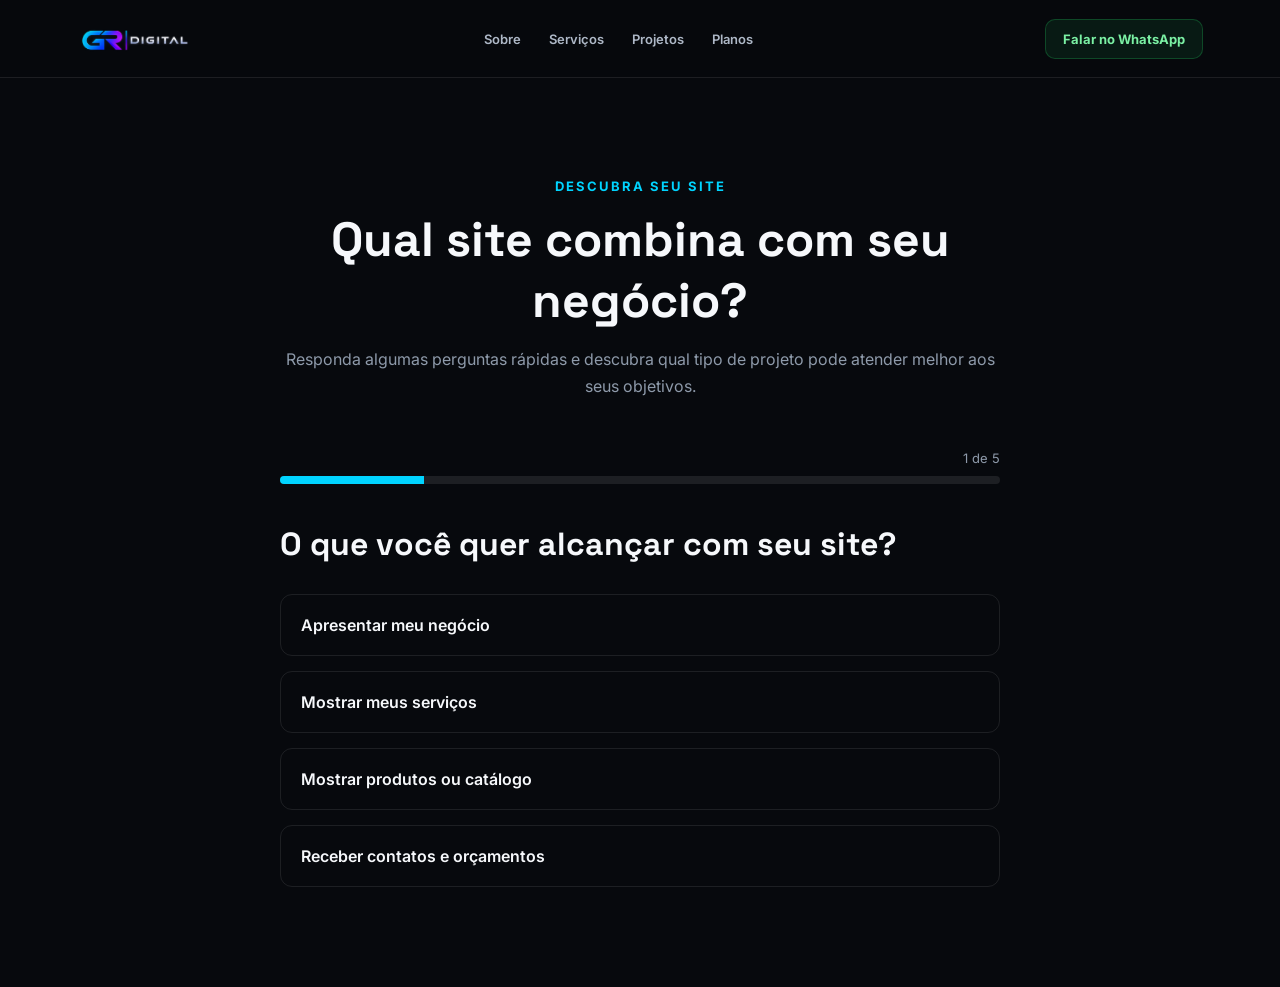
==== commit bdf17905: "Versao atualizada" ====
--- a/descubra.html
+++ b/descubra.html
@@ -179,13 +179,13 @@
 
     <nav>
         <a href="index.html#sobre">Sobre</a>
+        <a href="index.html#servicos">Serviços</a>
+        <a href="index.html#projetos">Projetos</a>
         <a href="index.html#planos">Planos</a>
-        <a href="descubra.html">Descubra seu site</a>
-        <a href="index.html#contato">Contato</a>
     </nav>
 
     <a href="https://wa.me/5548998230477" class="btn_wpp">
-        Chamar no WhatsApp
+        Falar no WhatsApp
     </a>
 
 </header>
--- a/styles.css
+++ b/styles.css
@@ -1,64 +1,2090 @@
-:root{
-    --bg:#07090d;
-    --bg-soft:#0d1118;
-    --surface:#111722;
-    --surface-2:#151c28;
-    --primary:#00d4ff;
-    --primary-2:#6c5ce7;
-    --white:#f6f8fb;
-    --muted:#8e9aaa;
-    --muted-2:#667181;
-    --border:rgba(255,255,255,.09);
-    --green:#25d366;
-    --font-title:'Space Grotesk',sans-serif;
-    --font-body:'Inter',sans-serif;
-}
-*{margin:0;padding:0;box-sizing:border-box}
-html{scroll-behavior:smooth}
-body{background:var(--bg);color:var(--white);font-family:var(--font-body);overflow-x:hidden}
-a{color:inherit}
-.container_header{height:78px;width:100%;padding:0 6%;display:flex;align-items:center;justify-content:space-between;gap:28px;background:rgba(7,9,13,.82);backdrop-filter:blur(18px);border-bottom:1px solid var(--border);position:sticky;top:0;z-index:1000}
-.logo_site img{display:block;height:38px;width:auto}.logo_site a{display:flex;align-items:center}
-nav{display:flex;align-items:center;gap:28px}nav a{color:#aeb8c7;text-decoration:none;font-size:13px;font-weight:600;transition:.25s}nav a:hover{color:var(--primary)}
-.btn_wpp{padding:11px 17px;border:1px solid rgba(37,211,102,.25);border-radius:10px;background:rgba(37,211,102,.09);color:#7bf0a4;text-decoration:none;font-size:13px;font-weight:700;transition:.25s;white-space:nowrap}.btn_wpp:hover{background:var(--green);color:#041008;transform:translateY(-2px)}
-.hero{min-height:760px;padding:90px 6% 70px;position:relative;display:flex;align-items:center;background:radial-gradient(circle at 78% 38%,rgba(0,212,255,.08),transparent 28%),radial-gradient(circle at 52% 0%,rgba(108,92,231,.08),transparent 25%)}
-.hero_grid{width:100%;max-width:1400px;margin:auto;display:grid;grid-template-columns:1.02fr .98fr;align-items:center;gap:60px}.hero_content{max-width:700px}.hero_badge{display:inline-flex;align-items:center;gap:8px;border:1px solid var(--border);background:rgba(255,255,255,.025);padding:8px 12px;border-radius:999px;color:#aab4c2;font-size:10px;font-weight:800;letter-spacing:1.8px;margin-bottom:24px}.hero_badge span{width:6px;height:6px;background:var(--primary);border-radius:50%;box-shadow:0 0 14px var(--primary)}.hero_tag{color:var(--primary);font-size:12px;font-weight:800;letter-spacing:3px;margin-bottom:16px}.hero h1{font-family:var(--font-title);font-size:clamp(48px,6vw,82px);line-height:.99;letter-spacing:-3px;margin-bottom:26px}.hero h1 span{background:linear-gradient(90deg,var(--primary),#8cecff);-webkit-background-clip:text;background-clip:text;color:transparent}.hero_text{max-width:650px;color:var(--muted);font-size:16px;line-height:1.8;margin-bottom:34px}.hero_buttons{display:flex;gap:12px;flex-wrap:wrap}.btn_principal,.btn_outline{display:inline-flex;align-items:center;justify-content:center;gap:10px;padding:14px 20px;border-radius:10px;text-decoration:none;font-weight:800;font-size:13px;transition:.25s}.btn_principal{background:var(--primary);color:#031016;box-shadow:0 10px 35px rgba(0,212,255,.15)}.btn_principal:hover{transform:translateY(-3px);box-shadow:0 14px 40px rgba(0,212,255,.25)}.btn_outline{border:1px solid var(--border);background:rgba(255,255,255,.025);color:var(--white)}.btn_outline:hover{border-color:rgba(0,212,255,.4);color:var(--primary);transform:translateY(-3px)}.hero_meta{display:flex;gap:34px;margin-top:46px}.hero_meta div{display:flex;flex-direction:column;gap:5px;border-left:1px solid var(--border);padding-left:14px}.hero_meta strong{font-size:12px}.hero_meta span{color:var(--muted-2);font-size:10px;text-transform:uppercase;letter-spacing:1px}
-.hero_visual{height:560px;position:relative;display:flex;align-items:center;justify-content:center}.glow{position:absolute;border-radius:50%;filter:blur(70px);pointer-events:none}.glow_one{width:240px;height:240px;background:rgba(0,212,255,.13);right:10%;top:14%}.glow_two{width:210px;height:210px;background:rgba(108,92,231,.12);left:8%;bottom:8%}.browser_mockup{width:min(650px,100%);border:1px solid rgba(255,255,255,.14);background:#0b0f16;border-radius:18px;overflow:hidden;box-shadow:0 40px 100px rgba(0,0,0,.55),0 0 70px rgba(0,212,255,.08);transform:perspective(1000px) rotateY(-7deg) rotateX(2deg)}.browser_top{height:42px;display:flex;align-items:center;gap:18px;padding:0 15px;border-bottom:1px solid var(--border);background:#0e131c}.browser_dots{display:flex;gap:6px}.browser_dots i{width:7px;height:7px;border-radius:50%;background:#3b4350}.browser_address{height:24px;flex:1;max-width:300px;margin:auto;border:1px solid var(--border);border-radius:7px;display:flex;align-items:center;justify-content:center;color:#657080;font-size:9px}.browser_screen{min-height:370px;padding:22px;background:linear-gradient(135deg,#101823,#0b1018 60%,#101b26)}.mock_nav{display:flex;align-items:center;gap:20px;color:#687484;font-size:8px}.mock_nav b{font-size:13px;color:var(--primary);margin-right:auto}.mock_hero{padding:75px 30px 50px}.mock_hero small{font-size:8px;letter-spacing:2px;color:var(--primary)}.mock_hero strong{display:block;font-family:var(--font-title);font-size:39px;line-height:1;margin-top:12px;letter-spacing:-1.5px}.mock_hero em{display:block;width:85px;height:2px;background:linear-gradient(90deg,var(--primary),transparent);margin-top:24px}.mock_cards{display:flex;gap:10px}.mock_cards span{height:55px;flex:1;border-radius:8px;background:rgba(255,255,255,.045);border:1px solid var(--border)}.floating_card{position:absolute;padding:13px 16px;border:1px solid var(--border);background:rgba(12,16,23,.88);backdrop-filter:blur(15px);border-radius:12px;display:flex;align-items:center;gap:11px;box-shadow:0 15px 40px rgba(0,0,0,.35)}.floating_card b{font-family:var(--font-title);color:var(--primary);font-size:15px}.floating_card span{font-size:9px;line-height:1.4;color:#9ba7b6;text-transform:uppercase;letter-spacing:.7px}.floating_one{left:0;top:20%}.floating_two{right:-2%;bottom:14%}
-.trust_bar{min-height:75px;padding:0 6%;display:grid;grid-template-columns:repeat(4,1fr);align-items:center;border-top:1px solid var(--border);border-bottom:1px solid var(--border);background:#090c11;color:#687485;font-size:10px;font-weight:800;letter-spacing:1.5px}.trust_bar div{text-align:center;border-right:1px solid var(--border)}.trust_bar div:last-child{border:0}.trust_bar span{color:var(--primary);margin-right:8px}
-.section{padding:125px 6%;max-width:1500px;margin:auto}.section_title{max-width:760px}.section_title>p{color:var(--primary);font-size:10px;font-weight:800;letter-spacing:2.5px;margin-bottom:17px}.section_title h2{font-family:var(--font-title);font-size:clamp(34px,4vw,58px);line-height:1.05;letter-spacing:-1.8px}.center{text-align:center;margin:auto}.center>span{display:block;max-width:650px;margin:18px auto 0;color:var(--muted);font-size:13px;line-height:1.7}.sobre_grid{display:grid;grid-template-columns:1fr 1fr;gap:90px;margin-top:65px}.sobre_texto{max-width:620px;color:var(--muted);line-height:1.85;font-size:15px}.sobre_texto p{margin-bottom:20px}.text_link{display:inline-flex;gap:10px;color:var(--white);font-size:13px;font-weight:800;text-decoration:none;border-bottom:1px solid rgba(0,212,255,.35);padding-bottom:6px}.text_link span{color:var(--primary)}.sobre_dados{display:grid;grid-template-columns:repeat(3,1fr);gap:18px}.sobre_dados div{padding:24px;border:1px solid var(--border);background:linear-gradient(145deg,rgba(255,255,255,.03),rgba(255,255,255,.01));border-radius:14px}.sobre_dados strong{font-family:var(--font-title);font-size:36px;color:var(--primary);display:block;margin-bottom:30px}.sobre_dados span{color:#7d8999;font-size:11px;line-height:1.5}
-.servicos{background:#0a0e14;max-width:none}.servicos .section_title,.servicos_grid{max-width:1320px;margin-left:auto;margin-right:auto}.servicos_grid{margin-top:60px;display:grid;grid-template-columns:repeat(4,1fr);gap:14px}.servico_card{min-height:270px;padding:28px;border:1px solid var(--border);background:linear-gradient(145deg,#101620,#0b0f16);border-radius:16px;transition:.3s}.servico_card:hover{transform:translateY(-7px);border-color:rgba(0,212,255,.28);box-shadow:0 20px 50px rgba(0,0,0,.25)}.servico_card>span{font-family:var(--font-title);color:var(--primary);font-size:12px}.servico_card h3{font-family:var(--font-title);font-size:23px;margin:55px 0 14px}.servico_card p{color:var(--muted);font-size:13px;line-height:1.75}
-.section_head_row{display:flex;justify-content:space-between;align-items:end;gap:30px}.portfolio_note{max-width:280px;color:var(--muted-2);font-size:11px;line-height:1.7;text-align:right}.projetos_grid{margin-top:60px;display:grid;grid-template-columns:1.25fr 1fr 1fr;gap:18px}.projeto_card{overflow:hidden;border:1px solid var(--border);border-radius:18px;background:#0d121a;transition:.3s}.projeto_card:hover{transform:translateY(-7px);border-color:rgba(0,212,255,.28);box-shadow:0 25px 70px rgba(0,0,0,.3)}.projeto_preview{height:300px;position:relative;overflow:hidden}.projeto_destaque .projeto_preview{height:360px}.barbearia_preview{display:flex;align-items:center;justify-content:center;background:radial-gradient(circle at 70% 30%,rgba(201,164,92,.2),transparent 32%),linear-gradient(145deg,#090909,#1a1712)}.preview_browser{width:78%;border:1px solid rgba(255,255,255,.13);border-radius:10px;overflow:hidden;background:#080808;box-shadow:0 25px 60px rgba(0,0,0,.5);transform:rotate(-2deg)}.preview_top{height:23px;background:#121212;display:flex;align-items:center;gap:4px;padding:0 7px}.preview_top span{width:4px;height:4px;border-radius:50%;background:#5a5a5a}.preview_top small{margin-left:auto;color:#777;font-size:5px}.preview_barbearia{height:180px;padding:40px 22px;background:linear-gradient(135deg,#0a0a0a,#191510);display:flex;flex-direction:column;justify-content:center}.preview_barbearia small{color:#c9a45c;font-size:7px;letter-spacing:2px}.preview_barbearia strong{font-family:Georgia,serif;font-size:32px;line-height:.9;margin-top:7px;color:#f1eee7}.preview_barbearia i{font-style:normal;color:#8e8679;font-size:5px;letter-spacing:1.4px;margin-top:14px}.preview_services{display:flex;gap:6px;padding:10px}.preview_services b{height:35px;flex:1;background:#171717;border-radius:4px}.projeto_info{padding:25px}.project_status{display:inline-flex;padding:6px 9px;border:1px solid rgba(0,212,255,.18);background:rgba(0,212,255,.06);color:var(--primary);border-radius:999px;font-size:8px;font-weight:800;letter-spacing:1px}.project_status.neutral{border-color:var(--border);background:transparent;color:#778393}.projeto_info h3{font-family:var(--font-title);font-size:24px;margin:15px 0 10px}.projeto_info p{color:var(--muted);font-size:12px;line-height:1.75;min-height:64px}.project_tags{display:flex;gap:6px;flex-wrap:wrap;margin:17px 0}.project_tags span{font-size:8px;color:#8490a0;border:1px solid var(--border);padding:5px 7px;border-radius:5px}.project_link{display:inline-flex;gap:8px;color:var(--white);font-size:12px;font-weight:800;text-decoration:none}.project_link span{color:var(--primary)}.studio_preview{background:radial-gradient(circle at 70% 20%,rgba(236,167,187,.22),transparent 35%),linear-gradient(145deg,#21171d,#0e1117);padding:45px;display:flex;flex-direction:column;justify-content:center}.auto_preview{background:radial-gradient(circle at 30% 25%,rgba(0,212,255,.15),transparent 30%),linear-gradient(145deg,#0a1016,#10141b);padding:45px;display:flex;flex-direction:column;justify-content:center}.concept_label{font-size:8px;letter-spacing:2px;color:#8e9aaa;margin-bottom:20px}.studio_preview strong,.auto_preview strong{font-family:var(--font-title);font-size:35px;line-height:.9;letter-spacing:-1px}.studio_preview span,.auto_preview span{margin-top:20px;color:#6e7988;font-size:9px}
-.planos{background:#0a0e14;max-width:none}.planos_container{max-width:1320px;margin:65px auto 0;display:grid;grid-template-columns:repeat(3,1fr);gap:16px}.plano_card{position:relative;padding:30px;border:1px solid var(--border);border-radius:18px;background:linear-gradient(145deg,#101620,#0c1118)}.plano_card.destaque{border-color:rgba(0,212,255,.45);box-shadow:0 20px 70px rgba(0,212,255,.08);transform:translateY(-8px)}.mais_vendido{position:absolute;top:-12px;left:25px;padding:6px 10px;background:var(--primary);color:#031016;border-radius:999px;font-size:8px;font-weight:900;letter-spacing:1px}.plano_nome{color:var(--primary);font-size:10px;font-weight:800;letter-spacing:2px}.plano_card h3{font-family:var(--font-title);font-size:25px;line-height:1.1;margin:14px 0 12px}.plano_descricao{color:var(--muted);font-size:12px;line-height:1.7;min-height:61px}.preco{margin:24px 0;padding:18px 0;border-top:1px solid var(--border);border-bottom:1px solid var(--border);display:flex;flex-direction:column}.preco small{color:#687484;font-size:9px}.preco strong{font-family:var(--font-title);font-size:37px;letter-spacing:-1px}.preco span{color:#687484;font-size:9px}.plano_card ul{list-style:none;display:grid;gap:11px;margin:22px 0}.plano_card li{font-size:11px;color:#b0bac7}.prazo{color:#687484;font-size:9px;margin-bottom:17px}.btn_plano{display:block;text-align:center;padding:12px;border:1px solid var(--border);border-radius:9px;text-decoration:none;font-size:11px;font-weight:800;transition:.25s}.btn_plano:hover,.btn_plano_gold{background:var(--primary);border-color:var(--primary);color:#031016}.extras_grid{max-width:1320px;margin:22px auto 0;display:grid;grid-template-columns:repeat(3,1fr);gap:12px}.extras_grid>div{padding:22px;border:1px solid var(--border);border-radius:13px;background:rgba(255,255,255,.018)}.extras_grid span{display:block;color:var(--primary);font-size:8px;font-weight:800;letter-spacing:1.8px;margin-bottom:9px}.extras_grid strong{display:block;font-family:var(--font-title);font-size:16px;margin-bottom:7px}.extras_grid p{color:#687484;font-size:10px;line-height:1.65}
-.processo_grid{margin-top:60px;display:grid;grid-template-columns:repeat(4,1fr);gap:14px}.processo_grid>div{border-top:1px solid var(--border);padding-top:20px}.processo_grid b{color:var(--primary);font-family:var(--font-title);font-size:12px}.processo_grid h3{font-family:var(--font-title);font-size:20px;margin:45px 0 10px}.processo_grid p{color:var(--muted);font-size:12px;line-height:1.7}
-.contato{padding:130px 6%;background:radial-gradient(circle at 50% 0,rgba(0,212,255,.12),transparent 35%),#0b1017;text-align:center;border-top:1px solid var(--border)}.contato_content{max-width:800px;margin:auto}.contato_content>p:first-child{color:var(--primary);font-size:10px;font-weight:800;letter-spacing:2.5px;margin-bottom:18px}.contato h2{font-family:var(--font-title);font-size:clamp(38px,5vw,65px);line-height:1;letter-spacing:-2px;margin-bottom:20px}.contato_content>p:not(:first-child){color:var(--muted);font-size:14px;line-height:1.8;margin-bottom:30px}.contato_botoes{display:flex;justify-content:center;gap:12px;flex-wrap:wrap}.contato_botoes a{text-align:center}.btn_instagram{display:inline-flex;align-items:center;justify-content:center;gap:10px;padding:14px 20px;border:1px solid var(--border);border-radius:10px;color:#aab4c2;text-decoration:none;font-weight:800;font-size:13px}.btn_instagram:hover{border-color:rgba(0,212,255,.4);color:var(--primary)}
-footer{padding:45px 6% 25px;background:#06080b;border-top:1px solid var(--border)}.footer_top{max-width:1320px;margin:auto;display:flex;justify-content:space-between;gap:40px}.footer_top img{height:34px;width:auto;margin-bottom:12px}.footer_top p{max-width:310px;color:#667181;font-size:11px;line-height:1.7}.footer_links{display:flex;gap:22px;align-items:flex-start;flex-wrap:wrap}.footer_links a{color:#7d8998;text-decoration:none;font-size:11px}.footer_links a:hover{color:var(--primary)}.footer_bottom{max-width:1320px;margin:40px auto 0;padding-top:20px;border-top:1px solid var(--border);display:flex;justify-content:space-between;color:#4e5967;font-size:9px}.footer_bottom div{display:flex;gap:18px}.footer_bottom a{color:#667181;text-decoration:none}
-
-.hero-mockup{--mock-cyan:#00d4ff;position:relative;width:min(600px,100%);padding:34px 26px 50px;isolation:isolate;filter:drop-shadow(0 35px 45px rgba(0,0,0,.42));animation:mockup-float 7s ease-in-out infinite}
-.hero-mockup::before{content:"";position:absolute;inset:13% 12% 10%;z-index:-1;border-radius:50%;background:rgba(0,212,255,.14);filter:blur(70px);animation:mockup-glow 5s ease-in-out infinite alternate}
-.hero-mockup::after{content:"";position:absolute;top:0;left:7%;width:30%;height:1px;background:linear-gradient(90deg,transparent,var(--mock-cyan),transparent);box-shadow:0 0 22px 4px rgba(0,212,255,.26);opacity:.8}
-.mockup-browser{position:relative;overflow:hidden;border:1px solid rgba(255,255,255,.19);border-radius:17px;background:#0b1018;box-shadow:0 24px 55px rgba(0,0,0,.5),inset 0 1px rgba(255,255,255,.08);transform:perspective(1100px) rotateY(-6deg) rotateX(2deg);transition:transform .5s ease,box-shadow .5s ease}
-.hero-mockup:hover .mockup-browser{transform:perspective(1100px) rotateY(-2deg) rotateX(0) translateY(-5px);box-shadow:0 32px 70px rgba(0,0,0,.58),0 0 38px rgba(0,212,255,.12),inset 0 1px rgba(255,255,255,.1)}
-.mockup-topbar{height:38px;display:flex;align-items:center;gap:14px;padding:0 14px;border-bottom:1px solid rgba(255,255,255,.08);background:linear-gradient(180deg,#171e29,#101620)}
-.mockup-dots{display:flex;gap:5px}.mockup-dots span{width:7px;height:7px;border-radius:50%;background:#495464;box-shadow:inset 0 1px rgba(255,255,255,.18)}.mockup-dots span:first-child{background:#ff6b6b}.mockup-dots span:nth-child(2){background:#ffc857}.mockup-dots span:nth-child(3){background:#54d68c}
-.mockup-url{width:42%;height:21px;margin:auto;border:1px solid rgba(255,255,255,.08);border-radius:6px;display:flex;align-items:center;justify-content:center;color:#7b8796;font-size:8px;letter-spacing:.6px;background:rgba(0,0,0,.18)}
-.mockup-site{position:relative;min-height:355px;overflow:hidden;background:radial-gradient(circle at 84% 16%,rgba(0,212,255,.13),transparent 31%),linear-gradient(135deg,#101a27 0%,#0b111a 65%,#0c1720 100%)}
-.mockup-site::after{content:"";position:absolute;inset:0;background:linear-gradient(115deg,rgba(255,255,255,.08),transparent 18%,transparent 72%,rgba(0,212,255,.04));pointer-events:none}
-.mockup-header{position:relative;z-index:1;display:flex;align-items:center;padding:18px 24px;border-bottom:1px solid rgba(255,255,255,.08)}
-.mockup-logo{display:flex;align-items:center;margin-right:auto}.mockup-logo img{display:block;width:70px;height:auto;max-height:22px;object-fit:contain}.mockup-nav{display:flex;gap:15px;color:#718092;font-size:7px}.mockup-nav span{transition:color .25s}.hero-mockup:hover .mockup-nav span{color:#a8bac8}
-.mockup-content{position:relative;z-index:1;padding:49px 35px 30px}.mockup-tag{color:var(--mock-cyan);font-size:7px;font-weight:800;letter-spacing:2px}.mockup-content h3{max-width:360px;margin:12px 0 0;color:#f1f7f9;font-family:var(--font-title);font-size:31px;line-height:.98;letter-spacing:-1.5px}.mockup-line{width:72px;height:2px;margin:19px 0 13px;background:linear-gradient(90deg,var(--mock-cyan),transparent);box-shadow:0 0 10px rgba(0,212,255,.32);animation:mockup-line-pulse 3s ease-in-out infinite}.mockup-content p{max-width:240px;color:#758596;font-size:9px;line-height:1.55}.mockup-cards{display:flex;gap:8px;margin-top:29px}.mockup-card{min-height:59px;flex:1;padding:10px;border:1px solid rgba(255,255,255,.1);border-radius:7px;background:linear-gradient(145deg,rgba(255,255,255,.08),rgba(255,255,255,.025));box-shadow:inset 0 1px rgba(255,255,255,.06);animation:mockup-card-in .7s both}.mockup-card:nth-child(2){animation-delay:.16s}.mockup-card:nth-child(3){animation-delay:.32s}.mockup-card span{display:block;color:var(--mock-cyan);font-size:7px;margin-bottom:10px}.mockup-card strong,.mockup-card small{display:block;font-size:7px;letter-spacing:.7px}.mockup-card small{margin-top:3px;color:#738193;font-size:5px}
-.mockup-badge{position:absolute;z-index:2;display:flex;align-items:center;gap:10px;padding:10px 13px;border:1px solid rgba(255,255,255,.13);border-radius:9px;background:rgba(12,17,25,.82);box-shadow:0 13px 30px rgba(0,0,0,.3);backdrop-filter:blur(12px);animation:mockup-badge-float 4.5s ease-in-out infinite}.mockup-badge span{display:grid;place-items:center;width:24px;height:24px;border-radius:6px;background:rgba(0,212,255,.12);color:var(--mock-cyan);font-size:8px;font-weight:800}.mockup-badge strong,.mockup-badge small{display:block;font-size:7px;letter-spacing:.8px}.mockup-badge small{margin-top:3px;color:#748396;font-size:5px}.mockup-badge-one{top:20%;left:-4%}.mockup-badge-two{right:-3%;top:43%;animation-delay:-1.4s}.mockup-badge-three{bottom:8%;left:12%;animation-delay:-2.7s}
-@keyframes mockup-float{0%,100%{transform:translateY(0)}50%{transform:translateY(-9px)}}@keyframes mockup-glow{from{opacity:.65;transform:scale(.92)}to{opacity:1;transform:scale(1.08)}}@keyframes mockup-line-pulse{0%,100%{opacity:.65;width:72px}50%{opacity:1;width:105px}}@keyframes mockup-card-in{from{opacity:0;transform:translateY(12px)}to{opacity:1;transform:translateY(0)}}@keyframes mockup-badge-float{0%,100%{transform:translateY(0)}50%{transform:translateY(-6px)}}
-@media(max-width:1050px){nav{gap:15px}.hero_grid{grid-template-columns:1fr}.hero{padding-top:75px}.hero_content{margin:auto;text-align:center}.hero_text{margin-left:auto;margin-right:auto}.hero_buttons,.hero_meta{justify-content:center}.hero_visual{margin-top:20px}.servicos_grid,.processo_grid{grid-template-columns:repeat(2,1fr)}.projetos_grid{grid-template-columns:1fr 1fr}.projeto_destaque{grid-column:1/-1}.planos_container{grid-template-columns:1fr 1fr}.plano_card.destaque{transform:none}.extras_grid{grid-template-columns:1fr}}
-@media(max-width:760px){.container_header{height:auto;min-height:70px;padding:14px 5%;flex-wrap:wrap}.container_header nav{order:3;width:100%;justify-content:center;overflow:auto;padding-bottom:3px}.container_header nav a{font-size:10px;white-space:nowrap}.btn_wpp{font-size:10px;padding:9px 11px}.logo_site img{height:32px}.hero{padding:65px 5% 55px;min-height:auto}.hero h1{font-size:47px;letter-spacing:-2px}.hero_meta{gap:14px;flex-wrap:wrap}.hero_visual{height:380px}.browser_screen{min-height:250px}.mock_hero{padding:45px 18px 30px}.mock_hero strong{font-size:28px}.floating_card{display:none}.section{padding:90px 5%}.sobre_grid{grid-template-columns:1fr;gap:45px}.sobre_dados{grid-template-columns:1fr}.servicos_grid,.processo_grid{grid-template-columns:1fr}.section_head_row{align-items:start;flex-direction:column}.portfolio_note{text-align:left}.projetos_grid{grid-template-columns:1fr}.projeto_destaque{grid-column:auto}.projeto_preview,.projeto_destaque .projeto_preview{height:270px}.planos_container{grid-template-columns:1fr}.extras_grid{grid-template-columns:1fr}.footer_top,.footer_bottom{flex-direction:column}.footer_links{gap:14px}.footer_bottom{gap:12px}.trust_bar{grid-template-columns:1fr 1fr;padding:15px 5%;gap:14px}.trust_bar div{border:0}.contato{padding:90px 5%}}
-@media(max-width:760px){.contato_botoes .btn_arrow{display:none}}
-@media(max-width:480px){.hero h1{font-size:40px}.hero_meta div{width:100%}.hero_meta{display:grid;grid-template-columns:1fr 1fr;text-align:left}.browser_mockup{transform:none}.browser_top{height:34px}.browser_screen{min-height:230px}.mock_nav span{display:none}.mock_hero strong{font-size:24px}.plano_card{padding:24px}.contato h2{font-size:39px}.hero-mockup{padding:24px 0 28px}.mockup-browser{transform:none}.mockup-topbar{height:32px}.mockup-site{min-height:285px}.mockup-header{padding:13px 16px}.mockup-logo img{width:58px;max-height:18px}.mockup-nav{gap:8px}.mockup-content{padding:35px 22px 22px}.mockup-content h3{font-size:25px}.mockup-cards{gap:5px;margin-top:22px}.mockup-card{padding:7px;min-height:49px}.mockup-card strong{font-size:6px}.mockup-badge{display:none}}
-@media(prefers-reduced-motion:reduce){.hero-mockup,.hero-mockup::before,.mockup-line,.mockup-card,.mockup-badge{animation:none}.hero-mockup:hover .mockup-browser{transform:perspective(1100px) rotateY(-6deg) rotateX(2deg) translateY(0)}}
-@media(max-width:1050px){.hero-mockup{margin:25px auto 0;width:min(620px,100%)}.mockup-badge-one{left:-1%}.mockup-badge-two{right:-1%}.mockup-badge-three{left:18%}}
-@media(max-width:1050px){.hero_buttons span,.projeto_link span,.contato_botoes .btn_arrow{display:none}.contato_botoes{max-width:620px;margin-left:auto;margin-right:auto;gap:10px}.contato_botoes a{min-width:180px;white-space:nowrap}}
-@media(max-width:1050px){.sobre_grid{grid-template-columns:1fr;gap:45px}.sobre_dados{grid-template-columns:repeat(3,minmax(0,1fr))}.sobre_dados div{min-width:0}}
-@media (min-width:761px) and (max-width:1050px){.planos_container .plano_card:last-child{grid-column:1/-1;max-width:calc((100% - 16px) / 2);width:100%;justify-self:center}}
-@media(max-width:760px){.hero-mockup{margin-top:10px;padding:24px 10px 34px}.mockup-browser{transform:none}.mockup-badge{display:none}.mockup-site{min-height:325px}.mockup-header{padding:15px 19px}.mockup-content{padding:40px 25px 25px}.mockup-content h3{font-size:28px}.mockup-cards{gap:6px;margin-top:25px}.mockup-card{min-width:0;padding:8px}.mockup-card strong{overflow-wrap:anywhere}}
-@media(max-width:480px){.hero-mockup{padding:18px 0 24px}.mockup-topbar{height:32px;padding:0 11px}.mockup-url{width:50%;font-size:7px}.mockup-site{min-height:305px}.mockup-header{padding:13px 15px}.mockup-logo span{font-size:16px}.mockup-nav{gap:7px;font-size:6px}.mockup-nav span:nth-child(n+3){display:block}.mockup-content{padding:34px 19px 20px}.mockup-content h3{font-size:24px;letter-spacing:-1px}.mockup-content p{font-size:8px}.mockup-cards{display:grid;grid-template-columns:repeat(2,minmax(0,1fr));gap:6px;margin-top:21px}.mockup-card{min-height:48px;padding:8px}.mockup-card:nth-child(3){grid-column:1/-1}.mockup-card span{margin-bottom:6px}.mockup-card strong{font-size:6px}.mockup-card small{font-size:5px}}
-@media(max-width:360px){.mockup-nav{display:none}.mockup-content{padding-left:16px;padding-right:16px}.mockup-content h3{font-size:22px}.mockup-cards{grid-template-columns:1fr}.mockup-card:nth-child(3){grid-column:auto}}
-@media(max-width:480px){.mockup-nav{display:flex;flex:1;justify-content:flex-end;gap:5px;overflow:hidden;white-space:nowrap;font-size:5.5px}.mockup-nav span{display:block;flex-shrink:0}}
-@media(max-width:360px){.mockup-nav{display:flex;gap:4px;font-size:5px}.mockup-nav span:last-child{display:none}}
+:root {
+    --bg: #07090d;
+    --bg-soft: #0d1118;
+    --surface: #111722;
+    --surface-2: #151c28;
+    --primary: #00d4ff;
+    --primary-2: #6c5ce7;
+    --white: #f6f8fb;
+    --muted: #8e9aaa;
+    --muted-2: #667181;
+    --border: rgba(255, 255, 255, .09);
+    --green: #25d366;
+    --font-title: 'Space Grotesk', sans-serif;
+    --font-body: 'Inter', sans-serif;
+}
+
+* {
+    margin: 0;
+    padding: 0;
+    box-sizing: border-box
+}
+
+html {
+    scroll-behavior: smooth
+}
+
+body {
+    background: var(--bg);
+    color: var(--white);
+    font-family: var(--font-body);
+    overflow-x: hidden
+}
+
+a {
+    color: inherit
+}
+
+.container_header {
+    height: 78px;
+    width: 100%;
+    padding: 0 6%;
+    display: flex;
+    align-items: center;
+    justify-content: space-between;
+    gap: 28px;
+    background: rgba(7, 9, 13, .82);
+    backdrop-filter: blur(18px);
+    border-bottom: 1px solid var(--border);
+    position: sticky;
+    top: 0;
+    z-index: 1000
+}
+
+.logo_site img {
+    display: block;
+    height: 38px;
+    width: auto
+}
+
+.logo_site a {
+    display: flex;
+    align-items: center
+}
+
+nav {
+    display: flex;
+    align-items: center;
+    gap: 28px
+}
+
+nav a {
+    color: #aeb8c7;
+    text-decoration: none;
+    font-size: 13px;
+    font-weight: 600;
+    transition: .25s
+}
+
+nav a:hover {
+    color: var(--primary)
+}
+
+.btn_wpp {
+    padding: 11px 17px;
+    border: 1px solid rgba(37, 211, 102, .25);
+    border-radius: 10px;
+    background: rgba(37, 211, 102, .09);
+    color: #7bf0a4;
+    text-decoration: none;
+    font-size: 13px;
+    font-weight: 700;
+    transition: .25s;
+    white-space: nowrap
+}
+
+.btn_wpp:hover {
+    background: var(--green);
+    color: #041008;
+    transform: translateY(-2px)
+}
+
+.hero {
+    min-height: 760px;
+    padding: 90px 6% 70px;
+    position: relative;
+    display: flex;
+    align-items: center;
+    background: radial-gradient(circle at 78% 38%, rgba(0, 212, 255, .08), transparent 28%), radial-gradient(circle at 52% 0%, rgba(108, 92, 231, .08), transparent 25%)
+}
+
+.hero_grid {
+    width: 100%;
+    max-width: 1400px;
+    margin: auto;
+    display: grid;
+    grid-template-columns: 1.02fr .98fr;
+    align-items: center;
+    gap: 60px
+}
+
+.hero_content {
+    max-width: 700px
+}
+
+.hero_badge {
+    display: inline-flex;
+    align-items: center;
+    gap: 8px;
+    border: 1px solid var(--border);
+    background: rgba(255, 255, 255, .025);
+    padding: 8px 12px;
+    border-radius: 999px;
+    color: #aab4c2;
+    font-size: 10px;
+    font-weight: 800;
+    letter-spacing: 1.8px;
+    margin-bottom: 24px
+}
+
+.hero_badge span {
+    width: 6px;
+    height: 6px;
+    background: var(--primary);
+    border-radius: 50%;
+    box-shadow: 0 0 14px var(--primary)
+}
+
+.hero_tag {
+    color: var(--primary);
+    font-size: 12px;
+    font-weight: 800;
+    letter-spacing: 3px;
+    margin-bottom: 16px
+}
+
+.hero h1 {
+    font-family: var(--font-title);
+    font-size: clamp(48px, 6vw, 82px);
+    line-height: .99;
+    letter-spacing: -3px;
+    margin-bottom: 26px
+}
+
+.hero h1 span {
+    background: linear-gradient(90deg, var(--primary), #8cecff);
+    -webkit-background-clip: text;
+    background-clip: text;
+    color: transparent
+}
+
+.hero_text {
+    max-width: 650px;
+    color: var(--muted);
+    font-size: 16px;
+    line-height: 1.8;
+    margin-bottom: 34px
+}
+
+.hero_buttons {
+    display: flex;
+    gap: 12px;
+    flex-wrap: wrap
+}
+
+.btn_principal,
+.btn_outline {
+    display: inline-flex;
+    align-items: center;
+    justify-content: center;
+    gap: 10px;
+    padding: 14px 20px;
+    border-radius: 10px;
+    text-decoration: none;
+    font-weight: 800;
+    font-size: 13px;
+    transition: .25s
+}
+
+.btn_principal {
+    background: var(--primary);
+    color: #031016;
+    box-shadow: 0 10px 35px rgba(0, 212, 255, .15)
+}
+
+.btn_principal:hover {
+    transform: translateY(-3px);
+    box-shadow: 0 14px 40px rgba(0, 212, 255, .25)
+}
+
+.btn_outline {
+    border: 1px solid var(--border);
+    background: rgba(255, 255, 255, .025);
+    color: var(--white)
+}
+
+.btn_outline:hover {
+    border-color: rgba(0, 212, 255, .4);
+    color: var(--primary);
+    transform: translateY(-3px)
+}
+
+.hero_meta {
+    display: flex;
+    gap: 34px;
+    margin-top: 46px
+}
+
+.hero_meta div {
+    display: flex;
+    flex-direction: column;
+    gap: 5px;
+    border-left: 1px solid var(--border);
+    padding-left: 14px
+}
+
+.hero_meta strong {
+    font-size: 12px
+}
+
+.hero_meta span {
+    color: var(--muted-2);
+    font-size: 10px;
+    text-transform: uppercase;
+    letter-spacing: 1px
+}
+
+.hero_visual {
+    height: 560px;
+    position: relative;
+    display: flex;
+    align-items: center;
+    justify-content: center
+}
+
+.glow {
+    position: absolute;
+    border-radius: 50%;
+    filter: blur(70px);
+    pointer-events: none
+}
+
+.glow_one {
+    width: 240px;
+    height: 240px;
+    background: rgba(0, 212, 255, .13);
+    right: 10%;
+    top: 14%
+}
+
+.glow_two {
+    width: 210px;
+    height: 210px;
+    background: rgba(108, 92, 231, .12);
+    left: 8%;
+    bottom: 8%
+}
+
+.browser_mockup {
+    width: min(650px, 100%);
+    border: 1px solid rgba(255, 255, 255, .14);
+    background: #0b0f16;
+    border-radius: 18px;
+    overflow: hidden;
+    box-shadow: 0 40px 100px rgba(0, 0, 0, .55), 0 0 70px rgba(0, 212, 255, .08);
+    transform: perspective(1000px) rotateY(-7deg) rotateX(2deg)
+}
+
+.browser_top {
+    height: 42px;
+    display: flex;
+    align-items: center;
+    gap: 18px;
+    padding: 0 15px;
+    border-bottom: 1px solid var(--border);
+    background: #0e131c
+}
+
+.browser_dots {
+    display: flex;
+    gap: 6px
+}
+
+.browser_dots i {
+    width: 7px;
+    height: 7px;
+    border-radius: 50%;
+    background: #3b4350
+}
+
+.browser_address {
+    height: 24px;
+    flex: 1;
+    max-width: 300px;
+    margin: auto;
+    border: 1px solid var(--border);
+    border-radius: 7px;
+    display: flex;
+    align-items: center;
+    justify-content: center;
+    color: #657080;
+    font-size: 9px
+}
+
+.browser_screen {
+    min-height: 370px;
+    padding: 22px;
+    background: linear-gradient(135deg, #101823, #0b1018 60%, #101b26)
+}
+
+.mock_nav {
+    display: flex;
+    align-items: center;
+    gap: 20px;
+    color: #687484;
+    font-size: 8px
+}
+
+.mock_nav b {
+    font-size: 13px;
+    color: var(--primary);
+    margin-right: auto
+}
+
+.mock_hero {
+    padding: 75px 30px 50px
+}
+
+.mock_hero small {
+    font-size: 8px;
+    letter-spacing: 2px;
+    color: var(--primary)
+}
+
+.mock_hero strong {
+    display: block;
+    font-family: var(--font-title);
+    font-size: 39px;
+    line-height: 1;
+    margin-top: 12px;
+    letter-spacing: -1.5px
+}
+
+.mock_hero em {
+    display: block;
+    width: 85px;
+    height: 2px;
+    background: linear-gradient(90deg, var(--primary), transparent);
+    margin-top: 24px
+}
+
+.mock_cards {
+    display: flex;
+    gap: 10px
+}
+
+.mock_cards span {
+    height: 55px;
+    flex: 1;
+    border-radius: 8px;
+    background: rgba(255, 255, 255, .045);
+    border: 1px solid var(--border)
+}
+
+.floating_card {
+    position: absolute;
+    padding: 13px 16px;
+    border: 1px solid var(--border);
+    background: rgba(12, 16, 23, .88);
+    backdrop-filter: blur(15px);
+    border-radius: 12px;
+    display: flex;
+    align-items: center;
+    gap: 11px;
+    box-shadow: 0 15px 40px rgba(0, 0, 0, .35)
+}
+
+.floating_card b {
+    font-family: var(--font-title);
+    color: var(--primary);
+    font-size: 15px
+}
+
+.floating_card span {
+    font-size: 9px;
+    line-height: 1.4;
+    color: #9ba7b6;
+    text-transform: uppercase;
+    letter-spacing: .7px
+}
+
+.floating_one {
+    left: 0;
+    top: 20%
+}
+
+.floating_two {
+    right: -2%;
+    bottom: 14%
+}
+
+.trust_bar {
+    min-height: 75px;
+    padding: 0 6%;
+    display: grid;
+    grid-template-columns: repeat(4, 1fr);
+    align-items: center;
+    border-top: 1px solid var(--border);
+    border-bottom: 1px solid var(--border);
+    background: #090c11;
+    color: #687485;
+    font-size: 10px;
+    font-weight: 800;
+    letter-spacing: 1.5px
+}
+
+.trust_bar div {
+    text-align: center;
+    border-right: 1px solid var(--border)
+}
+
+.trust_bar div:last-child {
+    border: 0
+}
+
+.trust_bar span {
+    color: var(--primary);
+    margin-right: 8px
+}
+
+.section {
+    padding: 125px 6%;
+    max-width: 1500px;
+    margin: auto
+}
+
+.section_title {
+    max-width: 760px
+}
+
+.section_title>p {
+    color: var(--primary);
+    font-size: 10px;
+    font-weight: 800;
+    letter-spacing: 2.5px;
+    margin-bottom: 17px
+}
+
+.section_title h2 {
+    font-family: var(--font-title);
+    font-size: clamp(34px, 4vw, 58px);
+    line-height: 1.05;
+    letter-spacing: -1.8px
+}
+
+.center {
+    text-align: center;
+    margin: auto
+}
+
+.center>span {
+    display: block;
+    max-width: 650px;
+    margin: 18px auto 0;
+    color: var(--muted);
+    font-size: 13px;
+    line-height: 1.7
+}
+
+.sobre_grid {
+    display: grid;
+    grid-template-columns: 1fr 1fr;
+    gap: 90px;
+    margin-top: 65px
+}
+
+.sobre_texto {
+    max-width: 620px;
+    color: var(--muted);
+    line-height: 1.85;
+    font-size: 15px
+}
+
+.sobre_texto p {
+    margin-bottom: 20px
+}
+
+.text_link {
+    display: inline-flex;
+    gap: 10px;
+    color: var(--white);
+    font-size: 13px;
+    font-weight: 800;
+    text-decoration: none;
+    border-bottom: 1px solid rgba(0, 212, 255, .35);
+    padding-bottom: 6px
+}
+
+.text_link span {
+    color: var(--primary)
+}
+
+.sobre_dados {
+    display: grid;
+    grid-template-columns: repeat(3, 1fr);
+    gap: 18px
+}
+
+.sobre_dados div {
+    padding: 24px;
+    border: 1px solid var(--border);
+    background: linear-gradient(145deg, rgba(255, 255, 255, .03), rgba(255, 255, 255, .01));
+    border-radius: 14px
+}
+
+.sobre_dados strong {
+    font-family: var(--font-title);
+    font-size: 36px;
+    color: var(--primary);
+    display: block;
+    margin-bottom: 30px
+}
+
+.sobre_dados span {
+    color: #7d8999;
+    font-size: 11px;
+    line-height: 1.5
+}
+
+.servicos {
+    background: #0a0e14;
+    max-width: none
+}
+
+.servicos .section_title,
+.servicos_grid {
+    max-width: 1320px;
+    margin-left: auto;
+    margin-right: auto
+}
+
+.servicos_grid {
+    margin-top: 60px;
+    display: grid;
+    grid-template-columns: repeat(4, 1fr);
+    gap: 14px
+}
+
+.servico_card {
+    min-height: 270px;
+    padding: 28px;
+    border: 1px solid var(--border);
+    background: linear-gradient(145deg, #101620, #0b0f16);
+    border-radius: 16px;
+    transition: .3s
+}
+
+.servico_card:hover {
+    transform: translateY(-7px);
+    border-color: rgba(0, 212, 255, .28);
+    box-shadow: 0 20px 50px rgba(0, 0, 0, .25)
+}
+
+.servico_card>span {
+    font-family: var(--font-title);
+    color: var(--primary);
+    font-size: 12px
+}
+
+.servico_card h3 {
+    font-family: var(--font-title);
+    font-size: 23px;
+    margin: 55px 0 14px
+}
+
+.servico_card p {
+    color: var(--muted);
+    font-size: 13px;
+    line-height: 1.75
+}
+
+.section_head_row {
+    display: flex;
+    justify-content: space-between;
+    align-items: end;
+    gap: 30px
+}
+
+.portfolio_note {
+    max-width: 280px;
+    color: var(--muted-2);
+    font-size: 11px;
+    line-height: 1.7;
+    text-align: right
+}
+
+.projetos_grid {
+    margin-top: 60px;
+    display: grid;
+    grid-template-columns: 1.25fr 1fr 1fr;
+    gap: 18px
+}
+
+.projeto_card {
+    overflow: hidden;
+    border: 1px solid var(--border);
+    border-radius: 18px;
+    background: #0d121a;
+    transition: .3s
+}
+
+.projeto_card:hover {
+    transform: translateY(-7px);
+    border-color: rgba(0, 212, 255, .28);
+    box-shadow: 0 25px 70px rgba(0, 0, 0, .3)
+}
+
+.projeto_preview {
+    height: 300px;
+    position: relative;
+    overflow: hidden
+}
+
+.projeto_destaque .projeto_preview {
+    height: 360px
+}
+
+.barbearia_preview {
+    display: flex;
+    align-items: center;
+    justify-content: center;
+    background: radial-gradient(circle at 70% 30%, rgba(201, 164, 92, .2), transparent 32%), linear-gradient(145deg, #090909, #1a1712)
+}
+
+.preview_browser {
+    width: 78%;
+    border: 1px solid rgba(255, 255, 255, .13);
+    border-radius: 10px;
+    overflow: hidden;
+    background: #080808;
+    box-shadow: 0 25px 60px rgba(0, 0, 0, .5);
+    transform: rotate(-2deg)
+}
+
+.preview_top {
+    height: 23px;
+    background: #121212;
+    display: flex;
+    align-items: center;
+    gap: 4px;
+    padding: 0 7px
+}
+
+.preview_top span {
+    width: 4px;
+    height: 4px;
+    border-radius: 50%;
+    background: #5a5a5a
+}
+
+.preview_top small {
+    margin-left: auto;
+    color: #777;
+    font-size: 5px
+}
+
+.preview_barbearia {
+    height: 180px;
+    padding: 40px 22px;
+    background: linear-gradient(135deg, #0a0a0a, #191510);
+    display: flex;
+    flex-direction: column;
+    justify-content: center
+}
+
+.preview_barbearia small {
+    color: #c9a45c;
+    font-size: 7px;
+    letter-spacing: 2px
+}
+
+.preview_barbearia strong {
+    font-family: Georgia, serif;
+    font-size: 32px;
+    line-height: .9;
+    margin-top: 7px;
+    color: #f1eee7
+}
+
+.preview_barbearia i {
+    font-style: normal;
+    color: #8e8679;
+    font-size: 5px;
+    letter-spacing: 1.4px;
+    margin-top: 14px
+}
+
+.preview_services {
+    display: flex;
+    gap: 6px;
+    padding: 10px
+}
+
+.preview_services b {
+    height: 35px;
+    flex: 1;
+    background: #171717;
+    border-radius: 4px
+}
+
+.projeto_info {
+    padding: 25px
+}
+
+.project_status {
+    display: inline-flex;
+    padding: 6px 9px;
+    border: 1px solid rgba(0, 212, 255, .18);
+    background: rgba(0, 212, 255, .06);
+    color: var(--primary);
+    border-radius: 999px;
+    font-size: 8px;
+    font-weight: 800;
+    letter-spacing: 1px
+}
+
+.project_status.neutral {
+    border-color: var(--border);
+    background: transparent;
+    color: #778393
+}
+
+.projeto_info h3 {
+    font-family: var(--font-title);
+    font-size: 24px;
+    margin: 15px 0 10px
+}
+
+.projeto_info p {
+    color: var(--muted);
+    font-size: 12px;
+    line-height: 1.75;
+    min-height: 64px
+}
+
+.project_tags {
+    display: flex;
+    gap: 6px;
+    flex-wrap: wrap;
+    margin: 17px 0
+}
+
+.project_tags span {
+    font-size: 8px;
+    color: #8490a0;
+    border: 1px solid var(--border);
+    padding: 5px 7px;
+    border-radius: 5px
+}
+
+.project_link {
+    display: inline-flex;
+    gap: 8px;
+    color: var(--white);
+    font-size: 12px;
+    font-weight: 800;
+    text-decoration: none
+}
+
+.project_link span {
+    color: var(--primary)
+}
+
+.studio_preview {
+    background: radial-gradient(circle at 70% 20%, rgba(236, 167, 187, .22), transparent 35%), linear-gradient(145deg, #21171d, #0e1117);
+    padding: 45px;
+    display: flex;
+    flex-direction: column;
+    justify-content: center
+}
+
+.auto_preview {
+    background: radial-gradient(circle at 30% 25%, rgba(0, 212, 255, .15), transparent 30%), linear-gradient(145deg, #0a1016, #10141b);
+    padding: 45px;
+    display: flex;
+    flex-direction: column;
+    justify-content: center
+}
+
+.concept_label {
+    font-size: 8px;
+    letter-spacing: 2px;
+    color: #8e9aaa;
+    margin-bottom: 20px
+}
+
+.studio_preview strong,
+.auto_preview strong {
+    font-family: var(--font-title);
+    font-size: 35px;
+    line-height: .9;
+    letter-spacing: -1px
+}
+
+.studio_preview span,
+.auto_preview span {
+    margin-top: 20px;
+    color: #6e7988;
+    font-size: 9px
+}
+
+.planos {
+    background: #0a0e14;
+    max-width: none
+}
+
+.planos_container {
+    max-width: 1320px;
+    margin: 65px auto 0;
+    display: grid;
+    grid-template-columns: repeat(3, 1fr);
+    gap: 16px
+}
+
+.plano_card {
+    position: relative;
+    padding: 30px;
+    border: 1px solid var(--border);
+    border-radius: 18px;
+    background: linear-gradient(145deg, #101620, #0c1118)
+}
+
+.plano_card.destaque {
+    border-color: rgba(0, 212, 255, .45);
+    box-shadow: 0 20px 70px rgba(0, 212, 255, .08);
+    transform: translateY(-8px)
+}
+
+.mais_vendido {
+    position: absolute;
+    top: -12px;
+    left: 25px;
+    padding: 6px 10px;
+    background: var(--primary);
+    color: #031016;
+    border-radius: 999px;
+    font-size: 8px;
+    font-weight: 900;
+    letter-spacing: 1px
+}
+
+.plano_nome {
+    color: var(--primary);
+    font-size: 10px;
+    font-weight: 800;
+    letter-spacing: 2px
+}
+
+.plano_card h3 {
+    font-family: var(--font-title);
+    font-size: 25px;
+    line-height: 1.1;
+    margin: 14px 0 12px
+}
+
+.plano_descricao {
+    color: var(--muted);
+    font-size: 12px;
+    line-height: 1.7;
+    min-height: 61px
+}
+
+.preco {
+    margin: 24px 0;
+    padding: 18px 0;
+    border-top: 1px solid var(--border);
+    border-bottom: 1px solid var(--border);
+    display: flex;
+    flex-direction: column
+}
+
+.preco small {
+    color: #687484;
+    font-size: 9px
+}
+
+.preco strong {
+    font-family: var(--font-title);
+    font-size: 37px;
+    letter-spacing: -1px
+}
+
+.preco span {
+    color: #687484;
+    font-size: 9px
+}
+
+.plano_card ul {
+    list-style: none;
+    display: grid;
+    gap: 11px;
+    margin: 22px 0
+}
+
+.plano_card li {
+    font-size: 11px;
+    color: #b0bac7
+}
+
+.prazo {
+    color: #687484;
+    font-size: 9px;
+    margin-bottom: 17px
+}
+
+.btn_plano {
+    display: block;
+    text-align: center;
+    padding: 12px;
+    border: 1px solid var(--border);
+    border-radius: 9px;
+    text-decoration: none;
+    font-size: 11px;
+    font-weight: 800;
+    transition: .25s
+}
+
+.btn_plano:hover,
+.btn_plano_gold {
+    background: var(--primary);
+    border-color: var(--primary);
+    color: #031016
+}
+
+.extras_grid {
+    max-width: 1320px;
+    margin: 22px auto 0;
+    display: grid;
+    grid-template-columns: repeat(3, 1fr);
+    gap: 12px
+}
+
+.extras_grid>div {
+    padding: 22px;
+    border: 1px solid var(--border);
+    border-radius: 13px;
+    background: rgba(255, 255, 255, .018)
+}
+
+.extras_grid span {
+    display: block;
+    color: var(--primary);
+    font-size: 8px;
+    font-weight: 800;
+    letter-spacing: 1.8px;
+    margin-bottom: 9px
+}
+
+.extras_grid strong {
+    display: block;
+    font-family: var(--font-title);
+    font-size: 16px;
+    margin-bottom: 7px
+}
+
+.extras_grid p {
+    color: #687484;
+    font-size: 10px;
+    line-height: 1.65
+}
+
+.processo_grid {
+    margin-top: 60px;
+    display: grid;
+    grid-template-columns: repeat(4, 1fr);
+    gap: 14px
+}
+
+.processo_grid>div {
+    border-top: 1px solid var(--border);
+    padding-top: 20px
+}
+
+.processo_grid b {
+    color: var(--primary);
+    font-family: var(--font-title);
+    font-size: 12px
+}
+
+.processo_grid h3 {
+    font-family: var(--font-title);
+    font-size: 20px;
+    margin: 45px 0 10px
+}
+
+.processo_grid p {
+    color: var(--muted);
+    font-size: 12px;
+    line-height: 1.7
+}
+
+.contato {
+    padding: 130px 6%;
+    background: radial-gradient(circle at 50% 0, rgba(0, 212, 255, .12), transparent 35%), #0b1017;
+    text-align: center;
+    border-top: 1px solid var(--border)
+}
+
+.contato_content {
+    max-width: 800px;
+    margin: auto
+}
+
+.contato_content>p:first-child {
+    color: var(--primary);
+    font-size: 10px;
+    font-weight: 800;
+    letter-spacing: 2.5px;
+    margin-bottom: 18px
+}
+
+.contato h2 {
+    font-family: var(--font-title);
+    font-size: clamp(38px, 5vw, 65px);
+    line-height: 1;
+    letter-spacing: -2px;
+    margin-bottom: 20px
+}
+
+.contato_content>p:not(:first-child) {
+    color: var(--muted);
+    font-size: 14px;
+    line-height: 1.8;
+    margin-bottom: 30px
+}
+
+.contato_botoes {
+    display: flex;
+    justify-content: center;
+    gap: 12px;
+    flex-wrap: wrap
+}
+
+.contato_botoes a {
+    text-align: center
+}
+
+.btn_instagram {
+    display: inline-flex;
+    align-items: center;
+    justify-content: center;
+    gap: 10px;
+    padding: 14px 20px;
+    border: 1px solid var(--border);
+    border-radius: 10px;
+    color: #aab4c2;
+    text-decoration: none;
+    font-weight: 800;
+    font-size: 13px
+}
+
+.btn_instagram:hover {
+    border-color: rgba(0, 212, 255, .4);
+    color: var(--primary)
+}
+
+footer {
+    padding: 45px 6% 25px;
+    background: #06080b;
+    border-top: 1px solid var(--border)
+}
+
+.footer_top {
+    max-width: 1320px;
+    margin: auto;
+    display: flex;
+    justify-content: space-between;
+    gap: 40px
+}
+
+.footer_top img {
+    height: 34px;
+    width: auto;
+    margin-bottom: 12px
+}
+
+.footer_top p {
+    max-width: 310px;
+    color: #667181;
+    font-size: 11px;
+    line-height: 1.7
+}
+
+.footer_links {
+    display: flex;
+    gap: 22px;
+    align-items: flex-start;
+    flex-wrap: wrap
+}
+
+.footer_links a {
+    color: #7d8998;
+    text-decoration: none;
+    font-size: 11px
+}
+
+.footer_links a:hover {
+    color: var(--primary)
+}
+
+.footer_bottom {
+    max-width: 1320px;
+    margin: 40px auto 0;
+    padding-top: 20px;
+    border-top: 1px solid var(--border);
+    display: flex;
+    justify-content: space-between;
+    color: #4e5967;
+    font-size: 9px
+}
+
+.footer_bottom div {
+    display: flex;
+    gap: 18px
+}
+
+.footer_bottom a {
+    color: #667181;
+    text-decoration: none
+}
+
+.hero-mockup {
+    --mock-cyan: #00d4ff;
+    position: relative;
+    width: min(600px, 100%);
+    padding: 34px 26px 50px;
+    isolation: isolate;
+    filter: drop-shadow(0 35px 45px rgba(0, 0, 0, .42));
+    animation: mockup-float 7s ease-in-out infinite
+}
+
+.hero-mockup::before {
+    content: "";
+    position: absolute;
+    inset: 13% 12% 10%;
+    z-index: -1;
+    border-radius: 50%;
+    background: rgba(0, 212, 255, .14);
+    filter: blur(70px);
+    animation: mockup-glow 5s ease-in-out infinite alternate
+}
+
+.hero-mockup::after {
+    content: "";
+    position: absolute;
+    top: 0;
+    left: 7%;
+    width: 30%;
+    height: 1px;
+    background: linear-gradient(90deg, transparent, var(--mock-cyan), transparent);
+    box-shadow: 0 0 22px 4px rgba(0, 212, 255, .26);
+    opacity: .8
+}
+
+.mockup-browser {
+    position: relative;
+    overflow: hidden;
+    border: 1px solid rgba(255, 255, 255, .19);
+    border-radius: 17px;
+    background: #0b1018;
+    box-shadow: 0 24px 55px rgba(0, 0, 0, .5), inset 0 1px rgba(255, 255, 255, .08);
+    transform: perspective(1100px) rotateY(-6deg) rotateX(2deg);
+    transition: transform .5s ease, box-shadow .5s ease
+}
+
+.hero-mockup:hover .mockup-browser {
+    transform: perspective(1100px) rotateY(-2deg) rotateX(0) translateY(-5px);
+    box-shadow: 0 32px 70px rgba(0, 0, 0, .58), 0 0 38px rgba(0, 212, 255, .12), inset 0 1px rgba(255, 255, 255, .1)
+}
+
+.mockup-topbar {
+    height: 38px;
+    display: flex;
+    align-items: center;
+    gap: 14px;
+    padding: 0 14px;
+    border-bottom: 1px solid rgba(255, 255, 255, .08);
+    background: linear-gradient(180deg, #171e29, #101620)
+}
+
+.mockup-dots {
+    display: flex;
+    gap: 5px
+}
+
+.mockup-dots span {
+    width: 7px;
+    height: 7px;
+    border-radius: 50%;
+    background: #495464;
+    box-shadow: inset 0 1px rgba(255, 255, 255, .18)
+}
+
+.mockup-dots span:first-child {
+    background: #ff6b6b
+}
+
+.mockup-dots span:nth-child(2) {
+    background: #ffc857
+}
+
+.mockup-dots span:nth-child(3) {
+    background: #54d68c
+}
+
+.mockup-url {
+    width: 42%;
+    height: 21px;
+    margin: auto;
+    border: 1px solid rgba(255, 255, 255, .08);
+    border-radius: 6px;
+    display: flex;
+    align-items: center;
+    justify-content: center;
+    color: #7b8796;
+    font-size: 8px;
+    letter-spacing: .6px;
+    background: rgba(0, 0, 0, .18)
+}
+
+.mockup-site {
+    position: relative;
+    min-height: 355px;
+    overflow: hidden;
+    background: radial-gradient(circle at 84% 16%, rgba(0, 212, 255, .13), transparent 31%), linear-gradient(135deg, #101a27 0%, #0b111a 65%, #0c1720 100%)
+}
+
+.mockup-site::after {
+    content: "";
+    position: absolute;
+    inset: 0;
+    background: linear-gradient(115deg, rgba(255, 255, 255, .08), transparent 18%, transparent 72%, rgba(0, 212, 255, .04));
+    pointer-events: none
+}
+
+.mockup-header {
+    position: relative;
+    z-index: 1;
+    display: flex;
+    align-items: center;
+    padding: 18px 24px;
+    border-bottom: 1px solid rgba(255, 255, 255, .08)
+}
+
+.mockup-logo {
+    display: flex;
+    align-items: center;
+    margin-right: auto
+}
+
+.mockup-logo img {
+    display: block;
+    width: 70px;
+    height: auto;
+    max-height: 22px;
+    object-fit: contain
+}
+
+.mockup-nav {
+    display: flex;
+    gap: 15px;
+    color: #718092;
+    font-size: 7px
+}
+
+.mockup-nav span {
+    transition: color .25s
+}
+
+.hero-mockup:hover .mockup-nav span {
+    color: #a8bac8
+}
+
+.mockup-content {
+    position: relative;
+    z-index: 1;
+    padding: 49px 35px 30px
+}
+
+.mockup-tag {
+    color: var(--mock-cyan);
+    font-size: 7px;
+    font-weight: 800;
+    letter-spacing: 2px
+}
+
+.mockup-content h3 {
+    max-width: 360px;
+    margin: 12px 0 0;
+    color: #f1f7f9;
+    font-family: var(--font-title);
+    font-size: 31px;
+    line-height: .98;
+    letter-spacing: -1.5px
+}
+
+.mockup-line {
+    width: 72px;
+    height: 2px;
+    margin: 19px 0 13px;
+    background: linear-gradient(90deg, var(--mock-cyan), transparent);
+    box-shadow: 0 0 10px rgba(0, 212, 255, .32);
+    animation: mockup-line-pulse 3s ease-in-out infinite
+}
+
+.mockup-content p {
+    max-width: 240px;
+    color: #758596;
+    font-size: 9px;
+    line-height: 1.55
+}
+
+.mockup-cards {
+    display: flex;
+    gap: 8px;
+    margin-top: 29px
+}
+
+.mockup-card {
+    min-height: 59px;
+    flex: 1;
+    padding: 10px;
+    border: 1px solid rgba(255, 255, 255, .1);
+    border-radius: 7px;
+    background: linear-gradient(145deg, rgba(255, 255, 255, .08), rgba(255, 255, 255, .025));
+    box-shadow: inset 0 1px rgba(255, 255, 255, .06);
+    animation: mockup-card-in .7s both
+}
+
+.mockup-card:nth-child(2) {
+    animation-delay: .16s
+}
+
+.mockup-card:nth-child(3) {
+    animation-delay: .32s
+}
+
+.mockup-card span {
+    display: block;
+    color: var(--mock-cyan);
+    font-size: 7px;
+    margin-bottom: 10px
+}
+
+.mockup-card strong,
+.mockup-card small {
+    display: block;
+    font-size: 7px;
+    letter-spacing: .7px
+}
+
+.mockup-card small {
+    margin-top: 3px;
+    color: #738193;
+    font-size: 5px
+}
+
+.mockup-badge {
+    position: absolute;
+    z-index: 2;
+    display: flex;
+    align-items: center;
+    gap: 10px;
+    padding: 10px 13px;
+    border: 1px solid rgba(255, 255, 255, .13);
+    border-radius: 9px;
+    background: rgba(12, 17, 25, .82);
+    box-shadow: 0 13px 30px rgba(0, 0, 0, .3);
+    backdrop-filter: blur(12px);
+    animation: mockup-badge-float 4.5s ease-in-out infinite
+}
+
+.mockup-badge span {
+    display: grid;
+    place-items: center;
+    width: 24px;
+    height: 24px;
+    border-radius: 6px;
+    background: rgba(0, 212, 255, .12);
+    color: var(--mock-cyan);
+    font-size: 8px;
+    font-weight: 800
+}
+
+.mockup-badge strong,
+.mockup-badge small {
+    display: block;
+    font-size: 7px;
+    letter-spacing: .8px
+}
+
+.mockup-badge small {
+    margin-top: 3px;
+    color: #748396;
+    font-size: 5px
+}
+
+.mockup-badge-one {
+    top: 20%;
+    left: -4%
+}
+
+.mockup-badge-two {
+    right: -3%;
+    top: 43%;
+    animation-delay: -1.4s
+}
+
+.mockup-badge-three {
+    bottom: 8%;
+    left: 12%;
+    animation-delay: -2.7s
+}
+
+.arrow_icon {
+    display: inline-flex;
+    align-items: center;
+    justify-content: center;
+    width: 16px;
+    height: 16px;
+    transition: transform .3s ease;
+}
+
+.arrow_icon svg {
+    width: 100%;
+    height: 100%;
+    fill: none;
+    stroke: currentColor;
+    stroke-width: 2;
+    stroke-linecap: round;
+    stroke-linejoin: round;
+}
+
+a:hover .arrow_icon {
+    transform: translate(3px, -3px);
+}
+
+
+
+@keyframes mockup-float {
+
+    0%,
+    100% {
+        transform: translateY(0)
+    }
+
+    50% {
+        transform: translateY(-9px)
+    }
+}
+
+@keyframes mockup-glow {
+    from {
+        opacity: .65;
+        transform: scale(.92)
+    }
+
+    to {
+        opacity: 1;
+        transform: scale(1.08)
+    }
+}
+
+@keyframes mockup-line-pulse {
+
+    0%,
+    100% {
+        opacity: .65;
+        width: 72px
+    }
+
+    50% {
+        opacity: 1;
+        width: 105px
+    }
+}
+
+@keyframes mockup-card-in {
+    from {
+        opacity: 0;
+        transform: translateY(12px)
+    }
+
+    to {
+        opacity: 1;
+        transform: translateY(0)
+    }
+}
+
+@keyframes mockup-badge-float {
+
+    0%,
+    100% {
+        transform: translateY(0)
+    }
+
+    50% {
+        transform: translateY(-6px)
+    }
+}
+
+
+
+@media(max-width:1050px) {
+    nav {
+        gap: 15px
+    }
+
+    .hero_grid {
+        grid-template-columns: 1fr
+    }
+
+    .hero {
+        padding-top: 75px
+    }
+
+    .hero_content {
+        margin: auto;
+        text-align: center
+    }
+
+    .hero_text {
+        margin-left: auto;
+        margin-right: auto
+    }
+
+    .hero_buttons,
+    .hero_meta {
+        justify-content: center
+    }
+
+    .hero_visual {
+        margin-top: 20px
+    }
+
+    .servicos_grid,
+    .processo_grid {
+        grid-template-columns: repeat(2, 1fr)
+    }
+
+    .projetos_grid {
+        grid-template-columns: 1fr 1fr
+    }
+
+    .projeto_destaque {
+        grid-column: 1/-1
+    }
+
+    .planos_container {
+        grid-template-columns: 1fr 1fr
+    }
+
+    .plano_card.destaque {
+        transform: none
+    }
+
+    .extras_grid {
+        grid-template-columns: 1fr
+    }
+
+}
+
+@media(max-width:760px) {
+    .container_header {
+        height: auto;
+        min-height: 70px;
+        padding: 14px 5%;
+        flex-wrap: wrap
+    }
+
+    .container_header nav {
+        order: 3;
+        width: 100%;
+        justify-content: center;
+        overflow: auto;
+        padding-bottom: 3px
+    }
+
+    .container_header nav a {
+        font-size: 10px;
+        white-space: nowrap
+    }
+
+    .btn_wpp {
+        font-size: 10px;
+        padding: 9px 11px
+    }
+
+    .logo_site img {
+        height: 32px
+    }
+
+    .hero {
+        padding: 65px 5% 55px;
+        min-height: auto
+    }
+
+    .hero h1 {
+        font-size: 47px;
+        letter-spacing: -2px
+    }
+
+    .hero_meta {
+        gap: 14px;
+        flex-wrap: wrap
+    }
+
+    .hero_visual {
+        height: 380px
+    }
+
+    .browser_screen {
+        min-height: 250px
+    }
+
+    .mock_hero {
+        padding: 45px 18px 30px
+    }
+
+    .mock_hero strong {
+        font-size: 28px
+    }
+
+    .floating_card {
+        display: none
+    }
+
+    .section {
+        padding: 90px 5%
+    }
+
+    .sobre_grid {
+        grid-template-columns: 1fr;
+        gap: 45px
+    }
+
+    .sobre_dados {
+        grid-template-columns: 1fr
+    }
+
+    .servicos_grid,
+    .processo_grid {
+        grid-template-columns: 1fr
+    }
+
+    .section_head_row {
+        align-items: start;
+        flex-direction: column
+    }
+
+    .portfolio_note {
+        text-align: left
+    }
+
+    .projetos_grid {
+        grid-template-columns: 1fr
+    }
+
+    .projeto_destaque {
+        grid-column: auto
+    }
+
+    .projeto_preview,
+    .projeto_destaque .projeto_preview {
+        height: 270px
+    }
+
+    .planos_container {
+        grid-template-columns: 1fr
+    }
+
+    .extras_grid {
+        grid-template-columns: 1fr
+    }
+
+    .footer_top,
+    .footer_bottom {
+        flex-direction: column
+    }
+
+    .footer_links {
+        gap: 14px
+    }
+
+    .footer_bottom {
+        gap: 12px
+    }
+
+    .trust_bar {
+        grid-template-columns: 1fr 1fr;
+        padding: 15px 5%;
+        gap: 14px
+    }
+
+    .trust_bar div {
+        border: 0
+    }
+
+    .contato {
+        padding: 90px 5%
+    }
+}
+
+@media(max-width:760px) {
+    .contato_botoes .btn_arrow {
+        display: none
+    }
+}
+
+@media(max-width:480px) {
+    .hero h1 {
+        font-size: 40px
+    }
+
+    .hero_meta div {
+        width: 100%
+    }
+
+    .hero_meta {
+        display: grid;
+        grid-template-columns: 1fr 1fr;
+        text-align: left
+    }
+
+    .browser_mockup {
+        transform: none
+    }
+
+    .browser_top {
+        height: 34px
+    }
+
+    .browser_screen {
+        min-height: 230px
+    }
+
+    .mock_nav span {
+        display: none
+    }
+
+    .mock_hero strong {
+        font-size: 24px
+    }
+
+    .plano_card {
+        padding: 24px
+    }
+
+    .contato h2 {
+        font-size: 39px
+    }
+
+    .hero-mockup {
+        padding: 24px 0 28px
+    }
+
+    .mockup-browser {
+        transform: none
+    }
+
+    .mockup-topbar {
+        height: 32px
+    }
+
+    .mockup-site {
+        min-height: 285px
+    }
+
+    .mockup-header {
+        padding: 13px 16px
+    }
+
+    .mockup-logo img {
+        width: 58px;
+        max-height: 18px
+    }
+
+    .mockup-nav {
+        gap: 8px
+    }
+
+    .mockup-content {
+        padding: 35px 22px 22px
+    }
+
+    .mockup-content h3 {
+        font-size: 25px
+    }
+
+    .mockup-cards {
+        gap: 5px;
+        margin-top: 22px
+    }
+
+    .mockup-card {
+        padding: 7px;
+        min-height: 49px
+    }
+
+    .mockup-card strong {
+        font-size: 6px
+    }
+
+    .mockup-badge {
+        display: none
+    }
+}
+
+@media(prefers-reduced-motion:reduce) {
+
+    .hero-mockup,
+    .hero-mockup::before,
+    .mockup-line,
+    .mockup-card,
+    .mockup-badge {
+        animation: none
+    }
+
+    .hero-mockup:hover .mockup-browser {
+        transform: perspective(1100px) rotateY(-6deg) rotateX(2deg) translateY(0)
+    }
+}
+
+@media(max-width:1050px) {
+    .hero-mockup {
+        margin: 25px auto 0;
+        width: min(620px, 100%)
+    }
+
+    .mockup-badge-one {
+        left: -1%
+    }
+
+    .mockup-badge-two {
+        right: -1%
+    }
+
+    .mockup-badge-three {
+        left: 18%
+    }
+}
+
+@media(max-width:1050px) {
+    .contato_botoes .btn_arrow {
+        display: none;
+    }
+
+
+
+    .contato_botoes {
+        max-width: 620px;
+        margin-left: auto;
+        margin-right: auto;
+        gap: 10px
+    }
+
+    .contato_botoes a {
+        min-width: 180px;
+        white-space: nowrap
+    }
+}
+
+@media(max-width:1050px) {
+    .sobre_grid {
+        grid-template-columns: 1fr;
+        gap: 45px
+    }
+
+    .sobre_dados {
+        grid-template-columns: repeat(3, minmax(0, 1fr))
+    }
+
+    .sobre_dados div {
+        min-width: 0
+    }
+    
+}
+
+@media (min-width:761px) and (max-width:1050px) {
+    .planos_container .plano_card:last-child {
+        grid-column: 1/-1;
+        max-width: calc((100% - 16px) / 2);
+        width: 100%;
+        justify-self: center
+    }
+}
+
+@media(max-width:760px) {
+    .hero-mockup {
+        margin-top: 10px;
+        padding: 24px 10px 34px
+    }
+
+    .mockup-browser {
+        transform: none
+    }
+
+    .mockup-badge {
+        display: none
+    }
+
+    .mockup-site {
+        min-height: 325px
+    }
+
+    .mockup-header {
+        padding: 15px 19px
+    }
+
+    .mockup-content {
+        padding: 40px 25px 25px
+    }
+
+    .mockup-content h3 {
+        font-size: 28px
+    }
+
+    .mockup-cards {
+        gap: 6px;
+        margin-top: 25px
+    }
+
+    .mockup-card {
+        min-width: 0;
+        padding: 8px
+    }
+
+    .mockup-card strong {
+        overflow-wrap: anywhere
+    }
+}
+
+@media(max-width:480px) {
+    .hero-mockup {
+        padding: 18px 0 24px
+    }
+
+    .mockup-topbar {
+        height: 32px;
+        padding: 0 11px
+    }
+
+    .mockup-url {
+        width: 50%;
+        font-size: 7px
+    }
+
+    .mockup-site {
+        min-height: 305px
+    }
+
+    .mockup-header {
+        padding: 13px 15px
+    }
+
+    .mockup-logo span {
+        font-size: 16px
+    }
+
+    .mockup-nav {
+        gap: 7px;
+        font-size: 6px
+    }
+
+    .mockup-nav span:nth-child(n+3) {
+        display: block
+    }
+
+    .mockup-content {
+        padding: 34px 19px 20px
+    }
+
+    .mockup-content h3 {
+        font-size: 24px;
+        letter-spacing: -1px
+    }
+
+    .mockup-content p {
+        font-size: 8px
+    }
+
+    .mockup-cards {
+        display: grid;
+        grid-template-columns: repeat(2, minmax(0, 1fr));
+        gap: 6px;
+        margin-top: 21px
+    }
+
+    .mockup-card {
+        min-height: 48px;
+        padding: 8px
+    }
+
+    .mockup-card:nth-child(3) {
+        grid-column: 1/-1
+    }
+
+    .mockup-card span {
+        margin-bottom: 6px
+    }
+
+    .mockup-card strong {
+        font-size: 6px
+    }
+
+    .mockup-card small {
+        font-size: 5px
+    }
+}
+
+@media(max-width:360px) {
+    .mockup-nav {
+        display: none
+    }
+
+    .mockup-content {
+        padding-left: 16px;
+        padding-right: 16px
+    }
+
+    .mockup-content h3 {
+        font-size: 22px
+    }
+
+    .mockup-cards {
+        grid-template-columns: 1fr
+    }
+
+    .mockup-card:nth-child(3) {
+        grid-column: auto
+    }
+}
+
+@media(max-width:480px) {
+    .mockup-nav {
+        display: flex;
+        flex: 1;
+        justify-content: flex-end;
+        gap: 5px;
+        overflow: hidden;
+        white-space: nowrap;
+        font-size: 5.5px
+    }
+
+    .mockup-nav span {
+        display: block;
+        flex-shrink: 0
+    }
+}
+
+@media(max-width:360px) {
+    .mockup-nav {
+        display: flex;
+        gap: 4px;
+        font-size: 5px
+    }
+
+    .mockup-nav span:last-child {
+        display: none
+    }
+}
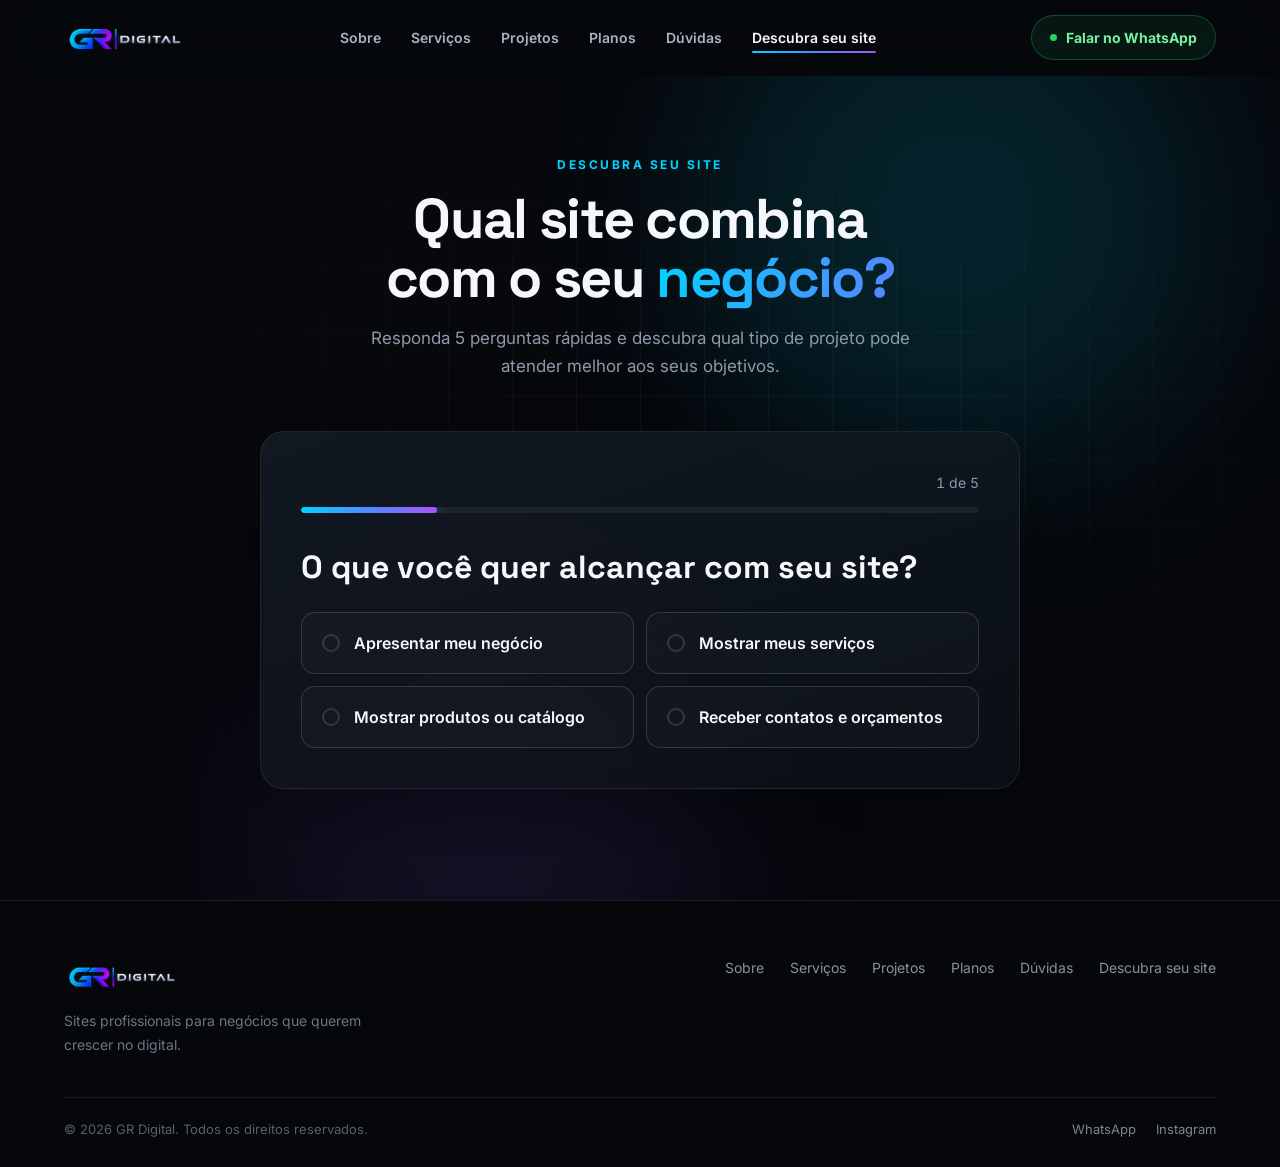
==== commit ef93b16b: "Refina visual, animações e responsividade do site - Reescreve styles.css e planos.css com identidade" ====
--- a/descubra.html
+++ b/descubra.html
@@ -1,452 +1,576 @@
 <!DOCTYPE html>
-<html lang="pt-br">
+<html lang="pt-BR">
 
 <head>
     <meta charset="UTF-8">
     <meta name="viewport" content="width=device-width, initial-scale=1.0">
-
     <title>Descubra seu site | GR Digital</title>
+    <meta name="description" content="Responda 5 perguntas rápidas e descubra qual tipo de site combina com o seu negócio.">
+    <meta name="theme-color" content="#06080c">
+    <link rel="icon" type="image/png" href="IMG/favicon.png">
 
     <link rel="preconnect" href="https://fonts.googleapis.com">
     <link rel="preconnect" href="https://fonts.gstatic.com" crossorigin>
-
-    <link href="https://fonts.googleapis.com/css2?family=Inter:wght@400;500;600;700&family=Space+Grotesk:wght@500;600;700&display=swap" rel="stylesheet">
-
+    <link href="https://fonts.googleapis.com/css2?family=Inter:wght@400;500;600;700;800&family=Space+Grotesk:wght@500;600;700&display=swap" rel="stylesheet">
     <link rel="stylesheet" href="styles.css">
-    
+    <script src="main.js" defer></script>
 
     <style>
+        .quiz_page {
+            position: relative;
+            isolation: isolate;
+            overflow: hidden;
+            min-height: calc(100vh - var(--header-h));
+            padding: 80px var(--gutter) 110px
+        }
 
         .quiz {
             max-width: 760px;
-            margin: 100px auto;
-            padding: 0 20px;
+            margin: 0 auto
         }
 
         .quiz_intro {
             text-align: center;
-            margin-bottom: 50px;
-        }
-
-        .quiz_intro p {
+            margin-bottom: 50px
+        }
+
+        .quiz_intro > p {
+            color: var(--primary);
+            font-size: 12px;
+            font-weight: 700;
+            letter-spacing: 2.5px
+        }
+
+        .quiz_intro h1 {
+            font-family: var(--font-title);
+            font-size: clamp(34px, 5.5vw, 56px);
+            line-height: 1.05;
+            letter-spacing: -.03em;
+            margin: 16px 0;
+            text-wrap: balance
+        }
+
+        .quiz_intro > span {
+            display: block;
+            max-width: 560px;
+            margin: auto;
+            color: var(--muted);
+            font-size: 17px;
+            line-height: 1.7
+        }
+
+        .quiz_card {
+            padding: clamp(24px, 4vw, 40px);
+            border: 1px solid var(--border);
+            border-radius: 24px;
+            background: linear-gradient(160deg, rgba(20, 27, 38, .85), rgba(11, 16, 23, .85));
+            backdrop-filter: blur(10px);
+            box-shadow: 0 30px 80px rgba(0, 0, 0, .35)
+        }
+
+        .quiz_top {
+            display: flex;
+            align-items: center;
+            justify-content: space-between;
+            gap: 16px;
+            margin-bottom: 14px
+        }
+
+        .quiz_voltar {
+            display: inline-flex;
+            align-items: center;
+            gap: 6px;
+            color: var(--muted);
+            font-size: 14px;
+            font-weight: 600;
+            transition: color .25s, opacity .25s
+        }
+
+        .quiz_voltar:hover {
+            color: var(--primary)
+        }
+
+        .quiz_voltar[hidden] {
+            display: inline-flex;
+            visibility: hidden
+        }
+
+        .contador {
+            color: var(--muted);
+            font-size: 14px;
+            font-variant-numeric: tabular-nums
+        }
+
+        .progresso {
+            height: 6px;
+            background: rgba(255, 255, 255, .06);
+            border-radius: 20px;
+            margin-bottom: 36px;
+            overflow: hidden
+        }
+
+        .barra {
+            height: 100%;
+            width: 20%;
+            border-radius: inherit;
+            background: var(--grad);
+            box-shadow: 0 0 14px rgba(0, 212, 255, .5);
+            transition: width .6s var(--ease)
+        }
+
+        .pergunta {
+            display: none
+        }
+
+        .pergunta.ativa {
+            display: block;
+            animation: quiz-in .55s var(--ease) both
+        }
+
+        .pergunta.saindo {
+            display: block;
+            animation: quiz-out .3s ease both
+        }
+
+        .pergunta h2 {
+            font-family: var(--font-title);
+            font-size: clamp(24px, 3.4vw, 32px);
+            line-height: 1.15;
+            margin-bottom: 26px
+        }
+
+        .opcoes {
+            display: grid;
+            grid-template-columns: 1fr 1fr;
+            gap: 12px
+        }
+
+        .opcao {
+            display: flex;
+            align-items: center;
+            gap: 14px;
+            width: 100%;
+            padding: 18px 20px;
+            border: 1px solid var(--border-strong);
+            border-radius: 14px;
+            background: rgba(255, 255, 255, .02);
+            text-align: left;
+            font-size: 16px;
+            font-weight: 600;
+            transition: border-color .25s, background .25s, transform .35s var(--ease)
+        }
+
+        .opcao::before {
+            content: "";
+            flex-shrink: 0;
+            width: 18px;
+            height: 18px;
+            border-radius: 50%;
+            border: 2px solid var(--border-strong);
+            transition: border-color .25s, box-shadow .25s, background .25s
+        }
+
+        .opcao:hover {
+            border-color: rgba(0, 212, 255, .5);
+            background: rgba(0, 212, 255, .05);
+            transform: translateY(-2px)
+        }
+
+        .opcao:hover::before {
+            border-color: var(--primary)
+        }
+
+        .opcao.selecionada {
+            border-color: var(--primary);
+            background: rgba(0, 212, 255, .1)
+        }
+
+        .opcao.selecionada::before {
+            border-color: var(--primary);
+            background: var(--primary);
+            box-shadow: inset 0 0 0 3px #0b1017
+        }
+
+        .resultado {
+            display: none;
+            text-align: center
+        }
+
+        .resultado.ativa {
+            display: block;
+            animation: quiz-in .7s var(--ease) both
+        }
+
+        .resultado_icone {
+            display: grid;
+            place-items: center;
+            width: 64px;
+            height: 64px;
+            margin: 0 auto 22px;
+            border-radius: 50%;
+            background: var(--grad);
+            color: #04111a;
+            box-shadow: 0 0 0 10px rgba(0, 212, 255, .08), 0 14px 40px rgba(0, 170, 255, .35)
+        }
+
+        .resultado_icone svg {
+            width: 28px;
+            height: 28px;
+            fill: none;
+            stroke: currentColor;
+            stroke-width: 2.6;
+            stroke-linecap: round;
+            stroke-linejoin: round;
+            stroke-dasharray: 30;
+            stroke-dashoffset: 30;
+            animation: draw-check .6s .35s var(--ease) forwards
+        }
+
+        .resultado .plano {
             color: var(--primary);
             font-size: 13px;
             font-weight: 700;
-            letter-spacing: 2px;
-        }
-
-        .quiz_intro h1 {
-            font-family: var(--font-title);
-            font-size: 48px;
-            margin: 15px 0;
-        }
-
-        .quiz_intro span {
-            color: var(--muted);
-            line-height: 1.7;
-        }
-
-        .progresso {
-            height: 8px;
-            background: var(--border);
-            border-radius: 20px;
-            margin-bottom: 40px;
-            overflow: hidden;
-        }
-
-        .barra {
-            height: 100%;
-            width: 20%;
-            background: var(--primary);
-            transition: .3s;
-        }
-
-        .contador {
-            text-align: right;
-            font-size: 13px;
-            color: var(--muted);
-            margin-bottom: 10px;
-        }
-
-        .pergunta {
-            display: none;
-        }
-
-        .pergunta.ativa {
-            display: block;
-        }
-
-        .pergunta h2 {
-            font-family: var(--font-title);
-            font-size: 32px;
-            margin-bottom: 30px;
-        }
-
-        .opcoes {
-            display: grid;
-            gap: 15px;
-        }
-
-        .opcao {
-            padding: 20px;
-            border: 1px solid var(--border);
-            border-radius: 12px;
-            cursor: pointer;
-            transition: .2s;
-            font-weight: 600;
-        }
-
-        .opcao:hover {
-            border-color: var(--primary);
-            transform: translateY(-2px);
-        }
-
-        .resultado {
-            display: none;
-            text-align: center;
+            letter-spacing: 2.2px;
+            margin-bottom: 14px
         }
 
         .resultado h2 {
             font-family: var(--font-title);
-            font-size: 42px;
-            margin-bottom: 15px;
-        }
-
-        .resultado .plano {
-            color: var(--primary);
-            font-weight: 700;
-            letter-spacing: 2px;
-            margin-bottom: 20px;
-        }
-
-        .resultado p {
+            font-size: clamp(30px, 4.5vw, 44px);
+            line-height: 1.08;
+            letter-spacing: -.02em;
+            margin-bottom: 16px;
+            text-wrap: balance
+        }
+
+        .resultado > p:not(.plano) {
+            max-width: 560px;
+            margin: 0 auto 30px;
             color: var(--muted);
-            line-height: 1.8;
+            font-size: 16px;
+            line-height: 1.75
+        }
+
+        .resultado_preco {
+            display: inline-flex;
+            align-items: baseline;
+            gap: 8px;
             margin-bottom: 30px;
+            padding: 10px 18px;
+            border: 1px solid var(--border-strong);
+            border-radius: 999px;
+            color: var(--muted);
+            font-size: 14px
+        }
+
+        .resultado_preco strong {
+            font-family: var(--font-title);
+            font-size: 20px;
+            color: var(--white)
         }
 
         .botoes_resultado {
             display: flex;
             justify-content: center;
-            gap: 15px;
-            flex-wrap: wrap;
-        }
-
-        .btn_secundario {
-            display: inline-flex;
-            align-items: center;
-            justify-content: center;
-            padding: 14px 20px;
-            border: 1px solid var(--border);
-            border-radius: 10px;
-            background: rgba(255, 255, 255, .025);
-            color: var(--white);
-            text-decoration: none;
-            font-size: 13px;
-            font-weight: 800;
-            transition: .25s;
-        }
-
-        .btn_secundario:hover {
-            border-color: rgba(0, 212, 255, .4);
-            color: var(--primary);
-            transform: translateY(-3px);
-        }
-
-        @media(max-width:600px){
-
-            .quiz_intro h1{
-                font-size:38px;
+            gap: 12px;
+            flex-wrap: wrap
+        }
+
+        .refazer {
+            margin-top: 22px;
+            color: var(--muted);
+            font-size: 14px;
+            font-weight: 600;
+            text-decoration: underline;
+            text-underline-offset: 4px;
+            transition: color .25s
+        }
+
+        .refazer:hover {
+            color: var(--primary)
+        }
+
+        @keyframes quiz-in {
+            from { opacity: 0; transform: translateX(30px) }
+            to { opacity: 1; transform: none }
+        }
+
+        @keyframes quiz-out {
+            from { opacity: 1; transform: none }
+            to { opacity: 0; transform: translateX(-30px) }
+        }
+
+        @keyframes draw-check {
+            to { stroke-dashoffset: 0 }
+        }
+
+        @media (max-width: 600px) {
+            .quiz_page {
+                padding-top: 50px
             }
 
-            .pergunta h2{
-                font-size:27px;
+            .opcoes {
+                grid-template-columns: 1fr
             }
 
-        }
-
+            .opcao {
+                padding: 16px 18px;
+                font-size: 15px
+            }
+
+            .botoes_resultado a {
+                width: 100%
+            }
+        }
     </style>
-
 </head>
 
 <body>
 
+<div class="scroll_progress" aria-hidden="true"></div>
+
 <header class="container_header">
-
     <div class="logo_site">
-        <a href="index.html"><img src="./IMG/GR-FUNDO-TRANSPARENTE.png" alt="GR Digital"></a>
+        <a href="index.html" aria-label="GR Digital - início"><img src="IMG/logo.webp" alt="GR Digital" width="640" height="213"></a>
     </div>
-
-    <nav>
+    <nav class="main_nav" id="main-nav" aria-label="Navegação principal">
         <a href="index.html#sobre">Sobre</a>
         <a href="index.html#servicos">Serviços</a>
         <a href="index.html#projetos">Projetos</a>
         <a href="index.html#planos">Planos</a>
+        <a href="index.html#faq">Dúvidas</a>
+        <a href="descubra.html" class="nav_highlight is_active" aria-current="page">Descubra seu site</a>
+        <a href="https://wa.me/5548998230477" class="btn_wpp nav_mobile_cta">Falar no WhatsApp</a>
     </nav>
-
-    <a href="https://wa.me/5548998230477" class="btn_wpp">
-        Falar no WhatsApp
-    </a>
-
+    <a href="https://wa.me/5548998230477" class="btn_wpp header_cta"><span class="wpp_dot" aria-hidden="true"></span>Falar no WhatsApp</a>
+    <button class="menu_toggle" type="button" aria-label="Abrir menu" aria-expanded="false" aria-controls="main-nav">
+        <span></span><span></span><span></span>
+    </button>
 </header>
 
-
-<main>
-
-<section class="quiz">
-
-    <div class="quiz_intro">
-
-        <p>DESCUBRA SEU SITE</p>
-
-        <h1>Qual site combina com seu negócio?</h1>
-
-        <span>
-            Responda algumas perguntas rápidas e descubra qual tipo de projeto pode atender melhor aos seus objetivos.
-        </span>
-
+<main class="quiz_page">
+    <div class="hero_bg" aria-hidden="true"><div class="hero_grid_lines"></div><div class="aurora aurora_one"></div><div class="aurora aurora_two"></div></div>
+
+    <section class="quiz">
+        <div class="quiz_intro" data-reveal>
+            <p>DESCUBRA SEU SITE</p>
+            <h1>Qual site combina com o seu <span class="gradient_text">negócio?</span></h1>
+            <span>Responda 5 perguntas rápidas e descubra qual tipo de projeto pode atender melhor aos seus objetivos.</span>
+        </div>
+
+        <div class="quiz_card" data-reveal data-reveal-delay="2">
+            <div class="quiz_etapas" id="quizEtapas">
+                <div class="quiz_top">
+                    <button type="button" class="quiz_voltar" id="voltar" hidden>← Voltar</button>
+                    <div class="contador" id="contador" aria-live="polite">1 de 5</div>
+                </div>
+
+                <div class="progresso" role="progressbar" aria-valuemin="0" aria-valuemax="100" aria-valuenow="20" aria-label="Progresso do questionário">
+                    <div class="barra" id="barra"></div>
+                </div>
+
+                <div class="pergunta ativa">
+                    <h2>O que você quer alcançar com seu site?</h2>
+                    <div class="opcoes">
+                        <button type="button" class="opcao" data-pontos="1">Apresentar meu negócio</button>
+                        <button type="button" class="opcao" data-pontos="2">Mostrar meus serviços</button>
+                        <button type="button" class="opcao" data-pontos="3">Mostrar produtos ou catálogo</button>
+                        <button type="button" class="opcao" data-pontos="3">Receber contatos e orçamentos</button>
+                    </div>
+                </div>
+
+                <div class="pergunta">
+                    <h2>O que você gostaria de mostrar?</h2>
+                    <div class="opcoes">
+                        <button type="button" class="opcao" data-pontos="1">Informações básicas</button>
+                        <button type="button" class="opcao" data-pontos="2">Serviços</button>
+                        <button type="button" class="opcao" data-pontos="3">Produtos</button>
+                        <button type="button" class="opcao" data-pontos="3">Portfólio e trabalhos</button>
+                    </div>
+                </div>
+
+                <div class="pergunta">
+                    <h2>Quantas páginas você imagina?</h2>
+                    <div class="opcoes">
+                        <button type="button" class="opcao" data-pontos="1">Uma página</button>
+                        <button type="button" class="opcao" data-pontos="2">Algumas páginas</button>
+                        <button type="button" class="opcao" data-pontos="3">Um site completo</button>
+                        <button type="button" class="opcao" data-pontos="2">Não sei ainda</button>
+                    </div>
+                </div>
+
+                <div class="pergunta">
+                    <h2>Como seus clientes devem entrar em contato?</h2>
+                    <div class="opcoes">
+                        <button type="button" class="opcao" data-pontos="1">WhatsApp</button>
+                        <button type="button" class="opcao" data-pontos="2">Formulário</button>
+                        <button type="button" class="opcao" data-pontos="2">Instagram</button>
+                        <button type="button" class="opcao" data-pontos="3">Todos eles</button>
+                    </div>
+                </div>
+
+                <div class="pergunta">
+                    <h2>Você imagina algo mais simples ou personalizado?</h2>
+                    <div class="opcoes">
+                        <button type="button" class="opcao" data-pontos="1">Simples e objetivo</button>
+                        <button type="button" class="opcao" data-pontos="2">Mais completo</button>
+                        <button type="button" class="opcao" data-pontos="3">Totalmente personalizado</button>
+                    </div>
+                </div>
+            </div>
+
+            <div class="resultado" id="resultado" aria-live="polite">
+                <div class="resultado_icone" aria-hidden="true"><svg viewBox="0 0 24 24"><path d="M5 12.5l4.5 4.5L19 7.5"/></svg></div>
+                <p class="plano" id="nomePlano"></p>
+                <h2 id="tituloResultado"></h2>
+                <p id="textoResultado"></p>
+                <div class="resultado_preco">A partir de <strong id="precoResultado"></strong></div>
+                <div class="botoes_resultado">
+                    <a id="linkWhatsapp" class="btn_principal" href="https://wa.me/5548998230477">
+                        Falar sobre este plano
+                        <span class="arrow_icon" aria-hidden="true"><svg viewBox="0 0 24 24"><path d="M5 19L19 5M9 5h10v10"/></svg></span>
+                    </a>
+                    <a id="linkPlano" class="btn_outline" href="index.html#planos">Ver detalhes do plano</a>
+                </div>
+                <button type="button" class="refazer" id="refazer">Refazer o teste</button>
+            </div>
+        </div>
+    </section>
+</main>
+
+<footer>
+    <div class="footer_top">
+        <div>
+            <img src="IMG/logo.webp" alt="GR Digital" width="640" height="213" loading="lazy">
+            <p>Sites profissionais para negócios que querem crescer no digital.</p>
+        </div>
+        <div class="footer_links">
+            <a href="index.html#sobre">Sobre</a><a href="index.html#servicos">Serviços</a><a href="index.html#projetos">Projetos</a><a href="index.html#planos">Planos</a><a href="index.html#faq">Dúvidas</a><a href="descubra.html">Descubra seu site</a>
+        </div>
     </div>
-
-
-    <div class="contador" id="contador">
-        1 de 5
+    <div class="footer_bottom">
+        <span>© <span data-year>2026</span> GR Digital. Todos os direitos reservados.</span>
+        <div><a href="https://wa.me/5548998230477">WhatsApp</a><a href="https://www.instagram.com/grdigital_sites/" target="_blank" rel="noopener noreferrer">Instagram</a></div>
     </div>
-
-    <div class="progresso">
-        <div class="barra" id="barra"></div>
-    </div>
-
-
-    <div class="pergunta ativa">
-
-        <h2>O que você quer alcançar com seu site?</h2>
-
-        <div class="opcoes">
-
-            <div class="opcao" data-pontos="1">Apresentar meu negócio</div>
-
-            <div class="opcao" data-pontos="2">Mostrar meus serviços</div>
-
-            <div class="opcao" data-pontos="3">Mostrar produtos ou catálogo</div>
-
-            <div class="opcao" data-pontos="3">Receber contatos e orçamentos</div>
-
-        </div>
-
-    </div>
-
-
-    <div class="pergunta">
-
-        <h2>O que você gostaria de mostrar?</h2>
-
-        <div class="opcoes">
-
-            <div class="opcao" data-pontos="1">Informações básicas</div>
-
-            <div class="opcao" data-pontos="2">Serviços</div>
-
-            <div class="opcao" data-pontos="3">Produtos</div>
-
-            <div class="opcao" data-pontos="3">Portfólio e trabalhos</div>
-
-        </div>
-
-    </div>
-
-
-    <div class="pergunta">
-
-        <h2>Quantas páginas você imagina?</h2>
-
-        <div class="opcoes">
-
-            <div class="opcao" data-pontos="1">Uma página</div>
-
-            <div class="opcao" data-pontos="2">Algumas páginas</div>
-
-            <div class="opcao" data-pontos="3">Um site completo</div>
-
-            <div class="opcao" data-pontos="2">Não sei ainda</div>
-
-        </div>
-
-    </div>
-
-
-    <div class="pergunta">
-
-        <h2>Como seus clientes devem entrar em contato?</h2>
-
-        <div class="opcoes">
-
-            <div class="opcao" data-pontos="1">WhatsApp</div>
-
-            <div class="opcao" data-pontos="2">Formulário</div>
-
-            <div class="opcao" data-pontos="2">Instagram</div>
-
-            <div class="opcao" data-pontos="3">Todos eles</div>
-
-        </div>
-
-    </div>
-
-
-    <div class="pergunta">
-
-        <h2>Você imagina algo mais simples ou personalizado?</h2>
-
-        <div class="opcoes">
-
-            <div class="opcao" data-pontos="1">Simples e objetivo</div>
-
-            <div class="opcao" data-pontos="2">Mais completo</div>
-
-            <div class="opcao" data-pontos="3">Totalmente personalizado</div>
-
-        </div>
-
-    </div>
-
-
-    <div class="resultado" id="resultado">
-
-        <p class="plano" id="nomePlano"></p>
-
-        <h2 id="tituloResultado"></h2>
-
-        <p id="textoResultado"></p>
-
-        <div class="botoes_resultado">
-
-            <a id="linkPlano" class="btn_principal">
-                Conhecer este plano
-            </a>
-
-            <a href="https://wa.me/5548998230477" class="btn_secundario">
-                Falar com a GR Digital
-            </a>
-
-        </div>
-
-    </div>
-
-</section>
-
-</main>
-
+</footer>
 
 <script>
-
-const perguntas = document.querySelectorAll(".pergunta");
-
-const barra = document.getElementById("barra");
-
-const contador = document.getElementById("contador");
-
-const resultado = document.getElementById("resultado");
-
-let atual = 0;
-
-let pontos = 0;
-
-
-document.querySelectorAll(".opcao").forEach(opcao => {
-
-    opcao.addEventListener("click", () => {
-
-        pontos += Number(opcao.dataset.pontos);
-
-        perguntas[atual].classList.remove("ativa");
-
-        atual++;
-
-        if(atual < perguntas.length){
-
-            perguntas[atual].classList.add("ativa");
-
-            contador.textContent = `${atual + 1} de ${perguntas.length}`;
-
-            barra.style.width = `${((atual + 1) / perguntas.length) * 100}%`;
-
-        } else {
-
-            mostrarResultado();
-
-        }
-
+    const perguntas = [...document.querySelectorAll('.pergunta')];
+    const etapas = document.getElementById('quizEtapas');
+    const barra = document.getElementById('barra');
+    const progresso = document.querySelector('.progresso');
+    const contador = document.getElementById('contador');
+    const resultado = document.getElementById('resultado');
+    const voltar = document.getElementById('voltar');
+
+    const planos = [
+        {
+            max: 7,
+            nome: 'PLANO ESSENCIAL',
+            titulo: 'Comece sua presença digital.',
+            texto: 'Pelas suas respostas, um site objetivo e profissional pode atender muito bem ao que você procura, apresentando seu negócio e facilitando o contato com seus clientes.',
+            preco: 'R$ 790',
+            link: 'plano1.html'
+        },
+        {
+            max: 11,
+            nome: 'PLANO PROFISSIONAL',
+            titulo: 'Apresente seu negócio por completo.',
+            texto: 'Suas respostas indicam que uma estrutura mais completa pode fazer sentido, com páginas para serviços, informações, galeria e diferentes formas de contato.',
+            preco: 'R$ 1.490',
+            link: 'plano2.html'
+        },
+        {
+            max: Infinity,
+            nome: 'PLANO PREMIUM',
+            titulo: 'Um projeto feito para você.',
+            texto: 'Pelo que você procura, um projeto mais personalizado pode ser a melhor opção, permitindo mais páginas, recursos e uma estrutura adaptada às necessidades do seu negócio.',
+            preco: 'R$ 2.490',
+            link: 'plano3.html'
+        }
+    ];
+
+    let atual = 0;
+    const respostas = [];
+    let bloqueado = false;
+
+    function atualizarProgresso() {
+        const pct = ((atual + 1) / perguntas.length) * 100;
+        contador.textContent = `${atual + 1} de ${perguntas.length}`;
+        barra.style.width = `${pct}%`;
+        progresso.setAttribute('aria-valuenow', Math.round(pct));
+        voltar.hidden = atual === 0;
+    }
+
+    function irPara(indice) {
+        const anterior = perguntas[atual];
+        anterior.classList.remove('ativa');
+        anterior.classList.add('saindo');
+
+        setTimeout(() => {
+            anterior.classList.remove('saindo');
+
+            if (indice >= perguntas.length) {
+                mostrarResultado();
+            } else {
+                atual = indice;
+                perguntas[atual].classList.add('ativa');
+                perguntas[atual].querySelectorAll('.opcao').forEach((o) => o.classList.remove('selecionada'));
+                atualizarProgresso();
+                perguntas[atual].querySelector('.opcao')?.focus({ preventScroll: true });
+            }
+            bloqueado = false;
+        }, 280);
+    }
+
+    document.querySelectorAll('.opcao').forEach((opcao) => {
+        opcao.addEventListener('click', () => {
+            if (bloqueado) return;
+            bloqueado = true;
+            opcao.classList.add('selecionada');
+            respostas[atual] = { pontos: Number(opcao.dataset.pontos), texto: opcao.textContent.trim() };
+            setTimeout(() => irPara(atual + 1), 220);
+        });
     });
 
-});
-
-
-function mostrarResultado(){
-
-    contador.style.display = "none";
-
-    document.querySelector(".progresso").style.display = "none";
-
-    resultado.style.display = "block";
-
-    let nome;
-
-    let titulo;
-
-    let texto;
-
-    let link;
-
-
-    if(pontos <= 7){
-
-        nome = "PLANO ESSENCIAL";
-
-        titulo = "Comece sua presença digital.";
-
-        texto = "Pelas suas respostas, um site objetivo e profissional pode atender muito bem ao que você procura, apresentando seu negócio e facilitando o contato com seus clientes.";
-
-        link = "plano1.html";
-
+    voltar.addEventListener('click', () => {
+        if (bloqueado || atual === 0) return;
+        bloqueado = true;
+        irPara(atual - 1);
+    });
+
+    function mostrarResultado() {
+        const pontos = respostas.reduce((total, r) => total + r.pontos, 0);
+        const plano = planos.find((p) => pontos <= p.max);
+
+        etapas.hidden = true;
+        resultado.classList.add('ativa');
+
+        document.getElementById('nomePlano').textContent = plano.nome;
+        document.getElementById('tituloResultado').textContent = plano.titulo;
+        document.getElementById('textoResultado').textContent = plano.texto;
+        document.getElementById('precoResultado').textContent = plano.preco;
+        document.getElementById('linkPlano').href = plano.link;
+
+        const nomePlano = plano.nome.replace('PLANO ', '').toLowerCase();
+        const mensagem = `Olá! Fiz o teste no site da GR Digital e o resultado foi o Plano ${nomePlano.charAt(0).toUpperCase() + nomePlano.slice(1)}. Quero saber mais!`;
+        document.getElementById('linkWhatsapp').href = `https://wa.me/5548998230477?text=${encodeURIComponent(mensagem)}`;
+
+        document.querySelector('.quiz_card').scrollIntoView({ behavior: 'smooth', block: 'center' });
     }
 
-    else if(pontos <= 11){
-
-        nome = "PLANO PROFISSIONAL";
-
-        titulo = "Apresente seu negócio por completo.";
-
-        texto = "Suas respostas indicam que uma estrutura mais completa pode fazer sentido, com páginas para serviços, informações, galeria e diferentes formas de contato.";
-
-        link = "plano2.html";
-
-    }
-
-    else{
-
-        nome = "PLANO PREMIUM";
-
-        titulo = "Um projeto feito para você.";
-
-        texto = "Pelo que você procura, um projeto mais personalizado pode ser a melhor opção, permitindo mais páginas, recursos e uma estrutura adaptada às necessidades do seu negócio.";
-
-        link = "plano3.html";
-
-    }
-
-
-    document.getElementById("nomePlano").textContent = nome;
-
-    document.getElementById("tituloResultado").textContent = titulo;
-
-    document.getElementById("textoResultado").textContent = texto;
-
-    document.getElementById("linkPlano").href = link;
-
-}
-
+    document.getElementById('refazer').addEventListener('click', () => {
+        respostas.length = 0;
+        resultado.classList.remove('ativa');
+        etapas.hidden = false;
+        perguntas.forEach((p) => p.classList.remove('ativa', 'saindo'));
+        atual = 0;
+        perguntas[0].classList.add('ativa');
+        perguntas[0].querySelectorAll('.opcao').forEach((o) => o.classList.remove('selecionada'));
+        atualizarProgresso();
+    });
 </script>
 
 </body>
 
-</html>+</html>
--- a/styles.css
+++ b/styles.css
@@ -1,1161 +1,576 @@
+/* =========================================
+   GR DIGITAL — ESTILOS GLOBAIS
+========================================= */
+
 :root {
-    --bg: #07090d;
-    --bg-soft: #0d1118;
-    --surface: #111722;
-    --surface-2: #151c28;
+    --bg: #06080c;
+    --bg-soft: #0a0e14;
+    --surface: #0f141c;
+    --surface-2: #141b26;
     --primary: #00d4ff;
-    --primary-2: #6c5ce7;
-    --white: #f6f8fb;
+    --violet: #8b5cf6;
+    --magenta: #c04dff;
+    --grad: linear-gradient(115deg, #00d4ff 0%, #4f8bff 48%, #a855f7 100%);
+    --white: #f5f7fb;
+    --text: #c3cbd6;
     --muted: #8e9aaa;
-    --muted-2: #667181;
-    --border: rgba(255, 255, 255, .09);
+    --muted-2: #6b7686;
+    --border: rgba(255, 255, 255, .08);
+    --border-strong: rgba(255, 255, 255, .14);
     --green: #25d366;
+    --radius: 18px;
+    --ease: cubic-bezier(.22, 1, .36, 1);
+    --header-h: 76px;
+    --gutter: clamp(20px, 5vw, 72px);
     --font-title: 'Space Grotesk', sans-serif;
     --font-body: 'Inter', sans-serif;
 }
 
-* {
+*,
+*::before,
+*::after {
     margin: 0;
     padding: 0;
     box-sizing: border-box
 }
 
 html {
-    scroll-behavior: smooth
+    scroll-behavior: smooth;
+    scroll-padding-top: calc(var(--header-h) + 12px);
+    -webkit-text-size-adjust: 100%
 }
 
 body {
     background: var(--bg);
     color: var(--white);
     font-family: var(--font-body);
-    overflow-x: hidden
+    line-height: 1.5;
+    overflow-x: hidden;
+    -webkit-font-smoothing: antialiased
+}
+
+body.menu_open {
+    overflow: hidden
+}
+
+img,
+svg {
+    display: block;
+    max-width: 100%
 }
 
 a {
     color: inherit
 }
 
+button {
+    font: inherit;
+    color: inherit;
+    background: none;
+    border: 0;
+    cursor: pointer
+}
+
+::selection {
+    background: rgba(0, 212, 255, .3);
+    color: #fff
+}
+
+:focus-visible {
+    outline: 2px solid var(--primary);
+    outline-offset: 3px;
+    border-radius: 6px
+}
+
+.gradient_text {
+    background: var(--grad);
+    background-size: 200% auto;
+    -webkit-background-clip: text;
+    background-clip: text;
+    color: transparent;
+    animation: gradient-shift 6s ease-in-out infinite alternate
+}
+
+.wrap {
+    width: 100%;
+    max-width: 1280px;
+    margin: 0 auto
+}
+
+/* Barra de progresso de rolagem */
+.scroll_progress {
+    position: fixed;
+    top: 0;
+    left: 0;
+    z-index: 1100;
+    width: 100%;
+    height: 2px;
+    background: var(--grad);
+    transform: scaleX(0);
+    transform-origin: left;
+    pointer-events: none
+}
+
+/* =========================================
+   HEADER
+========================================= */
+
 .container_header {
-    height: 78px;
+    height: var(--header-h);
     width: 100%;
-    padding: 0 6%;
+    padding: 0 var(--gutter);
     display: flex;
     align-items: center;
     justify-content: space-between;
     gap: 28px;
-    background: rgba(7, 9, 13, .82);
-    backdrop-filter: blur(18px);
-    border-bottom: 1px solid var(--border);
     position: sticky;
     top: 0;
-    z-index: 1000
+    z-index: 1000;
+    background: rgba(6, 8, 12, .55);
+    backdrop-filter: blur(18px) saturate(140%);
+    -webkit-backdrop-filter: blur(18px) saturate(140%);
+    border-bottom: 1px solid transparent;
+    transition: background .35s, border-color .35s, height .35s var(--ease)
+}
+
+.container_header.is_scrolled {
+    --header-h: 64px;
+    background: rgba(6, 8, 12, .86);
+    border-bottom-color: var(--border)
+}
+
+.logo_site a {
+    display: flex;
+    align-items: center
 }
 
 .logo_site img {
-    display: block;
-    height: 38px;
-    width: auto
-}
-
-.logo_site a {
-    display: flex;
-    align-items: center
-}
-
-nav {
+    height: 40px;
+    width: auto;
+    transition: height .35s var(--ease)
+}
+
+.is_scrolled .logo_site img {
+    height: 34px
+}
+
+.main_nav {
     display: flex;
     align-items: center;
-    gap: 28px
-}
-
-nav a {
-    color: #aeb8c7;
+    gap: 6px
+}
+
+.main_nav a {
+    position: relative;
+    padding: 8px 12px;
+    color: #a9b3c2;
     text-decoration: none;
-    font-size: 13px;
+    font-size: 14px;
     font-weight: 600;
-    transition: .25s
-}
-
-nav a:hover {
+    border-radius: 8px;
+    transition: color .25s
+}
+
+.main_nav a:not(.btn_wpp)::after {
+    content: "";
+    position: absolute;
+    left: 12px;
+    right: 12px;
+    bottom: 3px;
+    height: 2px;
+    border-radius: 2px;
+    background: var(--grad);
+    transform: scaleX(0);
+    transform-origin: left;
+    transition: transform .35s var(--ease)
+}
+
+.main_nav a:hover,
+.main_nav a.is_active {
+    color: var(--white)
+}
+
+.main_nav a:hover::after,
+.main_nav a.is_active::after {
+    transform: scaleX(1)
+}
+
+.main_nav .nav_highlight {
     color: var(--primary)
 }
 
+.nav_mobile_cta {
+    display: none !important
+}
+
 .btn_wpp {
-    padding: 11px 17px;
-    border: 1px solid rgba(37, 211, 102, .25);
-    border-radius: 10px;
-    background: rgba(37, 211, 102, .09);
+    display: inline-flex;
+    align-items: center;
+    gap: 9px;
+    padding: 11px 18px;
+    border: 1px solid rgba(37, 211, 102, .28);
+    border-radius: 999px;
+    background: rgba(37, 211, 102, .08);
     color: #7bf0a4;
     text-decoration: none;
-    font-size: 13px;
+    font-size: 14px;
     font-weight: 700;
-    transition: .25s;
-    white-space: nowrap
+    white-space: nowrap;
+    transition: background .25s, color .25s, transform .25s var(--ease), box-shadow .25s
 }
 
 .btn_wpp:hover {
     background: var(--green);
     color: #041008;
-    transform: translateY(-2px)
-}
-
-.hero {
-    min-height: 760px;
-    padding: 90px 6% 70px;
+    transform: translateY(-2px);
+    box-shadow: 0 10px 30px rgba(37, 211, 102, .25)
+}
+
+.wpp_dot {
+    width: 7px;
+    height: 7px;
+    border-radius: 50%;
+    background: var(--green);
+    box-shadow: 0 0 0 0 rgba(37, 211, 102, .6);
+    animation: pulse-dot 2s infinite
+}
+
+.btn_wpp:hover .wpp_dot {
+    background: #041008
+}
+
+.menu_toggle {
+    display: none;
+    width: 44px;
+    height: 44px;
+    border-radius: 12px;
+    border: 1px solid var(--border-strong);
+    background: rgba(255, 255, 255, .03);
     position: relative;
-    display: flex;
-    align-items: center;
-    background: radial-gradient(circle at 78% 38%, rgba(0, 212, 255, .08), transparent 28%), radial-gradient(circle at 52% 0%, rgba(108, 92, 231, .08), transparent 25%)
-}
-
-.hero_grid {
-    width: 100%;
-    max-width: 1400px;
-    margin: auto;
-    display: grid;
-    grid-template-columns: 1.02fr .98fr;
-    align-items: center;
-    gap: 60px
-}
-
-.hero_content {
-    max-width: 700px
-}
-
-.hero_badge {
-    display: inline-flex;
-    align-items: center;
-    gap: 8px;
-    border: 1px solid var(--border);
-    background: rgba(255, 255, 255, .025);
-    padding: 8px 12px;
-    border-radius: 999px;
-    color: #aab4c2;
-    font-size: 10px;
-    font-weight: 800;
-    letter-spacing: 1.8px;
-    margin-bottom: 24px
-}
-
-.hero_badge span {
-    width: 6px;
-    height: 6px;
-    background: var(--primary);
-    border-radius: 50%;
-    box-shadow: 0 0 14px var(--primary)
-}
-
-.hero_tag {
-    color: var(--primary);
-    font-size: 12px;
-    font-weight: 800;
-    letter-spacing: 3px;
-    margin-bottom: 16px
-}
-
-.hero h1 {
-    font-family: var(--font-title);
-    font-size: clamp(48px, 6vw, 82px);
-    line-height: .99;
-    letter-spacing: -3px;
-    margin-bottom: 26px
-}
-
-.hero h1 span {
-    background: linear-gradient(90deg, var(--primary), #8cecff);
-    -webkit-background-clip: text;
-    background-clip: text;
-    color: transparent
-}
-
-.hero_text {
-    max-width: 650px;
-    color: var(--muted);
-    font-size: 16px;
-    line-height: 1.8;
-    margin-bottom: 34px
-}
-
-.hero_buttons {
-    display: flex;
-    gap: 12px;
-    flex-wrap: wrap
-}
+    z-index: 2
+}
+
+.menu_toggle span {
+    position: absolute;
+    left: 12px;
+    width: 18px;
+    height: 2px;
+    border-radius: 2px;
+    background: var(--white);
+    transition: transform .35s var(--ease), opacity .2s, top .35s var(--ease)
+}
+
+.menu_toggle span:nth-child(1) { top: 15px }
+.menu_toggle span:nth-child(2) { top: 21px }
+.menu_toggle span:nth-child(3) { top: 27px }
+
+.menu_toggle[aria-expanded="true"] span:nth-child(1) {
+    top: 21px;
+    transform: rotate(45deg)
+}
+
+.menu_toggle[aria-expanded="true"] span:nth-child(2) {
+    opacity: 0
+}
+
+.menu_toggle[aria-expanded="true"] span:nth-child(3) {
+    top: 21px;
+    transform: rotate(-45deg)
+}
+
+/* =========================================
+   BOTÕES
+========================================= */
 
 .btn_principal,
 .btn_outline {
+    position: relative;
     display: inline-flex;
     align-items: center;
     justify-content: center;
     gap: 10px;
-    padding: 14px 20px;
-    border-radius: 10px;
+    min-height: 50px;
+    padding: 14px 24px;
+    border-radius: 12px;
     text-decoration: none;
-    font-weight: 800;
-    font-size: 13px;
-    transition: .25s
+    font-weight: 700;
+    font-size: 15px;
+    overflow: hidden;
+    isolation: isolate;
+    transition: transform .3s var(--ease), translate .3s var(--ease), box-shadow .3s, border-color .3s, color .3s, background .3s
 }
 
 .btn_principal {
-    background: var(--primary);
-    color: #031016;
-    box-shadow: 0 10px 35px rgba(0, 212, 255, .15)
+    background: var(--grad);
+    background-size: 160% auto;
+    color: #04111a;
+    box-shadow: 0 10px 35px rgba(0, 170, 255, .22)
+}
+
+.btn_principal::after {
+    content: "";
+    position: absolute;
+    inset: 0;
+    z-index: -1;
+    background: linear-gradient(110deg, transparent 30%, rgba(255, 255, 255, .45) 50%, transparent 70%);
+    transform: translateX(-120%);
+    transition: transform .8s var(--ease)
 }
 
 .btn_principal:hover {
     transform: translateY(-3px);
-    box-shadow: 0 14px 40px rgba(0, 212, 255, .25)
+    background-position: right center;
+    box-shadow: 0 16px 45px rgba(0, 170, 255, .32), 0 0 0 1px rgba(255, 255, 255, .15) inset
+}
+
+.btn_principal:hover::after {
+    transform: translateX(120%)
 }
 
 .btn_outline {
-    border: 1px solid var(--border);
-    background: rgba(255, 255, 255, .025);
+    border: 1px solid var(--border-strong);
+    background: rgba(255, 255, 255, .03);
     color: var(--white)
 }
 
 .btn_outline:hover {
-    border-color: rgba(0, 212, 255, .4);
+    border-color: rgba(0, 212, 255, .5);
     color: var(--primary);
-    transform: translateY(-3px)
-}
-
-.hero_meta {
-    display: flex;
-    gap: 34px;
-    margin-top: 46px
-}
-
-.hero_meta div {
-    display: flex;
-    flex-direction: column;
-    gap: 5px;
-    border-left: 1px solid var(--border);
-    padding-left: 14px
-}
-
-.hero_meta strong {
-    font-size: 12px
-}
-
-.hero_meta span {
-    color: var(--muted-2);
-    font-size: 10px;
-    text-transform: uppercase;
-    letter-spacing: 1px
-}
-
-.hero_visual {
-    height: 560px;
+    transform: translateY(-3px);
+    background: rgba(0, 212, 255, .05)
+}
+
+.arrow_icon {
+    display: inline-flex;
+    width: 16px;
+    height: 16px;
+    transition: transform .3s var(--ease)
+}
+
+.arrow_icon svg {
+    width: 100%;
+    height: 100%;
+    fill: none;
+    stroke: currentColor;
+    stroke-width: 2.2;
+    stroke-linecap: round;
+    stroke-linejoin: round
+}
+
+a:hover .arrow_icon {
+    transform: translate(3px, -3px)
+}
+
+.text_link {
+    display: inline-flex;
+    align-items: center;
+    gap: 10px;
+    color: var(--white);
+    font-size: 15px;
+    font-weight: 700;
+    text-decoration: none;
+    padding-bottom: 6px;
+    background: linear-gradient(var(--primary), var(--primary)) left bottom / 0 1px no-repeat,
+        linear-gradient(rgba(0, 212, 255, .3), rgba(0, 212, 255, .3)) left bottom / 100% 1px no-repeat;
+    transition: background-size .45s var(--ease), color .25s
+}
+
+.text_link span {
+    color: var(--primary);
+    transition: transform .3s var(--ease)
+}
+
+.text_link:hover {
+    background-size: 100% 1px, 100% 1px;
+    color: var(--primary)
+}
+
+.text_link:hover span {
+    transform: translateX(4px)
+}
+
+/* =========================================
+   HERO
+========================================= */
+
+.hero {
     position: relative;
+    min-height: calc(100vh - var(--header-h));
+    min-height: calc(100svh - 76px);
+    padding: 70px var(--gutter) 90px;
     display: flex;
     align-items: center;
-    justify-content: center
-}
-
-.glow {
+    overflow: hidden;
+    isolation: isolate
+}
+
+.hero_bg {
+    position: absolute;
+    inset: 0;
+    z-index: -1;
+    pointer-events: none
+}
+
+.hero_grid_lines {
+    position: absolute;
+    inset: 0;
+    background-image:
+        linear-gradient(rgba(255, 255, 255, .035) 1px, transparent 1px),
+        linear-gradient(90deg, rgba(255, 255, 255, .035) 1px, transparent 1px);
+    background-size: 64px 64px;
+    -webkit-mask-image: radial-gradient(ellipse 70% 60% at 60% 40%, #000 20%, transparent 75%);
+    mask-image: radial-gradient(ellipse 70% 60% at 60% 40%, #000 20%, transparent 75%)
+}
+
+.aurora {
     position: absolute;
     border-radius: 50%;
-    filter: blur(70px);
-    pointer-events: none
-}
-
-.glow_one {
-    width: 240px;
-    height: 240px;
-    background: rgba(0, 212, 255, .13);
-    right: 10%;
-    top: 14%
-}
-
-.glow_two {
-    width: 210px;
-    height: 210px;
-    background: rgba(108, 92, 231, .12);
-    left: 8%;
-    bottom: 8%
-}
-
-.browser_mockup {
-    width: min(650px, 100%);
-    border: 1px solid rgba(255, 255, 255, .14);
-    background: #0b0f16;
-    border-radius: 18px;
-    overflow: hidden;
-    box-shadow: 0 40px 100px rgba(0, 0, 0, .55), 0 0 70px rgba(0, 212, 255, .08);
-    transform: perspective(1000px) rotateY(-7deg) rotateX(2deg)
-}
-
-.browser_top {
-    height: 42px;
-    display: flex;
+    filter: blur(90px);
+    opacity: .55;
+    will-change: transform
+}
+
+.aurora_one {
+    width: 520px;
+    height: 520px;
+    top: -120px;
+    right: 5%;
+    background: rgba(0, 212, 255, .22);
+    animation: aurora-move 16s ease-in-out infinite alternate
+}
+
+.aurora_two {
+    width: 460px;
+    height: 460px;
+    bottom: -160px;
+    left: 20%;
+    background: rgba(139, 92, 246, .2);
+    animation: aurora-move 20s ease-in-out infinite alternate-reverse
+}
+
+.hero_grid {
+    width: 100%;
+    max-width: 1320px;
+    margin: auto;
+    display: grid;
+    grid-template-columns: 1.05fr .95fr;
     align-items: center;
-    gap: 18px;
-    padding: 0 15px;
-    border-bottom: 1px solid var(--border);
-    background: #0e131c
-}
-
-.browser_dots {
-    display: flex;
-    gap: 6px
-}
-
-.browser_dots i {
+    gap: 56px
+}
+
+.hero_content {
+    max-width: 680px
+}
+
+.hero_badge {
+    display: inline-flex;
+    align-items: center;
+    gap: 10px;
+    border: 1px solid var(--border-strong);
+    background: rgba(255, 255, 255, .03);
+    padding: 9px 14px;
+    border-radius: 999px;
+    color: #b3bdca;
+    font-size: 11px;
+    font-weight: 700;
+    letter-spacing: 1.8px;
+    margin-bottom: 28px
+}
+
+.hero_badge span {
     width: 7px;
     height: 7px;
+    background: var(--primary);
     border-radius: 50%;
-    background: #3b4350
-}
-
-.browser_address {
-    height: 24px;
-    flex: 1;
-    max-width: 300px;
-    margin: auto;
-    border: 1px solid var(--border);
-    border-radius: 7px;
-    display: flex;
-    align-items: center;
-    justify-content: center;
-    color: #657080;
-    font-size: 9px
-}
-
-.browser_screen {
-    min-height: 370px;
-    padding: 22px;
-    background: linear-gradient(135deg, #101823, #0b1018 60%, #101b26)
-}
-
-.mock_nav {
-    display: flex;
-    align-items: center;
-    gap: 20px;
-    color: #687484;
-    font-size: 8px
-}
-
-.mock_nav b {
-    font-size: 13px;
-    color: var(--primary);
-    margin-right: auto
-}
-
-.mock_hero {
-    padding: 75px 30px 50px
-}
-
-.mock_hero small {
-    font-size: 8px;
-    letter-spacing: 2px;
-    color: var(--primary)
-}
-
-.mock_hero strong {
-    display: block;
+    box-shadow: 0 0 14px var(--primary);
+    animation: pulse-dot-cyan 2.2s infinite
+}
+
+.hero h1 {
     font-family: var(--font-title);
-    font-size: 39px;
+    font-size: clamp(42px, 6vw, 84px);
     line-height: 1;
-    margin-top: 12px;
-    letter-spacing: -1.5px
-}
-
-.mock_hero em {
-    display: block;
-    width: 85px;
-    height: 2px;
-    background: linear-gradient(90deg, var(--primary), transparent);
-    margin-top: 24px
-}
-
-.mock_cards {
-    display: flex;
-    gap: 10px
-}
-
-.mock_cards span {
-    height: 55px;
-    flex: 1;
-    border-radius: 8px;
-    background: rgba(255, 255, 255, .045);
-    border: 1px solid var(--border)
-}
-
-.floating_card {
-    position: absolute;
-    padding: 13px 16px;
-    border: 1px solid var(--border);
-    background: rgba(12, 16, 23, .88);
-    backdrop-filter: blur(15px);
-    border-radius: 12px;
-    display: flex;
-    align-items: center;
-    gap: 11px;
-    box-shadow: 0 15px 40px rgba(0, 0, 0, .35)
-}
-
-.floating_card b {
-    font-family: var(--font-title);
-    color: var(--primary);
-    font-size: 15px
-}
-
-.floating_card span {
-    font-size: 9px;
-    line-height: 1.4;
-    color: #9ba7b6;
-    text-transform: uppercase;
-    letter-spacing: .7px
-}
-
-.floating_one {
-    left: 0;
-    top: 20%
-}
-
-.floating_two {
-    right: -2%;
-    bottom: 14%
-}
-
-.trust_bar {
-    min-height: 75px;
-    padding: 0 6%;
-    display: grid;
-    grid-template-columns: repeat(4, 1fr);
-    align-items: center;
-    border-top: 1px solid var(--border);
-    border-bottom: 1px solid var(--border);
-    background: #090c11;
-    color: #687485;
-    font-size: 10px;
-    font-weight: 800;
-    letter-spacing: 1.5px
-}
-
-.trust_bar div {
-    text-align: center;
-    border-right: 1px solid var(--border)
-}
-
-.trust_bar div:last-child {
-    border: 0
-}
-
-.trust_bar span {
-    color: var(--primary);
-    margin-right: 8px
-}
-
-.section {
-    padding: 125px 6%;
-    max-width: 1500px;
-    margin: auto
-}
-
-.section_title {
-    max-width: 760px
-}
-
-.section_title>p {
-    color: var(--primary);
-    font-size: 10px;
-    font-weight: 800;
-    letter-spacing: 2.5px;
-    margin-bottom: 17px
-}
-
-.section_title h2 {
-    font-family: var(--font-title);
-    font-size: clamp(34px, 4vw, 58px);
-    line-height: 1.05;
-    letter-spacing: -1.8px
-}
-
-.center {
-    text-align: center;
-    margin: auto
-}
-
-.center>span {
-    display: block;
-    max-width: 650px;
-    margin: 18px auto 0;
+    letter-spacing: -.035em;
+    margin-bottom: 26px;
+    text-wrap: balance
+}
+
+.hero_text {
+    max-width: 600px;
     color: var(--muted);
-    font-size: 13px;
-    line-height: 1.7
-}
-
-.sobre_grid {
-    display: grid;
-    grid-template-columns: 1fr 1fr;
-    gap: 90px;
-    margin-top: 65px
-}
-
-.sobre_texto {
-    max-width: 620px;
-    color: var(--muted);
-    line-height: 1.85;
-    font-size: 15px
-}
-
-.sobre_texto p {
-    margin-bottom: 20px
-}
-
-.text_link {
-    display: inline-flex;
-    gap: 10px;
-    color: var(--white);
-    font-size: 13px;
-    font-weight: 800;
-    text-decoration: none;
-    border-bottom: 1px solid rgba(0, 212, 255, .35);
-    padding-bottom: 6px
-}
-
-.text_link span {
-    color: var(--primary)
-}
-
-.sobre_dados {
-    display: grid;
-    grid-template-columns: repeat(3, 1fr);
-    gap: 18px
-}
-
-.sobre_dados div {
-    padding: 24px;
-    border: 1px solid var(--border);
-    background: linear-gradient(145deg, rgba(255, 255, 255, .03), rgba(255, 255, 255, .01));
-    border-radius: 14px
-}
-
-.sobre_dados strong {
-    font-family: var(--font-title);
-    font-size: 36px;
-    color: var(--primary);
-    display: block;
-    margin-bottom: 30px
-}
-
-.sobre_dados span {
-    color: #7d8999;
-    font-size: 11px;
-    line-height: 1.5
-}
-
-.servicos {
-    background: #0a0e14;
-    max-width: none
-}
-
-.servicos .section_title,
-.servicos_grid {
-    max-width: 1320px;
-    margin-left: auto;
-    margin-right: auto
-}
-
-.servicos_grid {
-    margin-top: 60px;
-    display: grid;
-    grid-template-columns: repeat(4, 1fr);
-    gap: 14px
-}
-
-.servico_card {
-    min-height: 270px;
-    padding: 28px;
-    border: 1px solid var(--border);
-    background: linear-gradient(145deg, #101620, #0b0f16);
-    border-radius: 16px;
-    transition: .3s
-}
-
-.servico_card:hover {
-    transform: translateY(-7px);
-    border-color: rgba(0, 212, 255, .28);
-    box-shadow: 0 20px 50px rgba(0, 0, 0, .25)
-}
-
-.servico_card>span {
-    font-family: var(--font-title);
-    color: var(--primary);
-    font-size: 12px
-}
-
-.servico_card h3 {
-    font-family: var(--font-title);
-    font-size: 23px;
-    margin: 55px 0 14px
-}
-
-.servico_card p {
-    color: var(--muted);
-    font-size: 13px;
-    line-height: 1.75
-}
-
-.section_head_row {
-    display: flex;
-    justify-content: space-between;
-    align-items: end;
-    gap: 30px
-}
-
-.portfolio_note {
-    max-width: 280px;
-    color: var(--muted-2);
-    font-size: 11px;
-    line-height: 1.7;
-    text-align: right
-}
-
-.projetos_grid {
-    margin-top: 60px;
-    display: grid;
-    grid-template-columns: 1.25fr 1fr 1fr;
-    gap: 18px
-}
-
-.projeto_card {
-    overflow: hidden;
-    border: 1px solid var(--border);
-    border-radius: 18px;
-    background: #0d121a;
-    transition: .3s
-}
-
-.projeto_card:hover {
-    transform: translateY(-7px);
-    border-color: rgba(0, 212, 255, .28);
-    box-shadow: 0 25px 70px rgba(0, 0, 0, .3)
-}
-
-.projeto_preview {
-    height: 300px;
-    position: relative;
-    overflow: hidden
-}
-
-.projeto_destaque .projeto_preview {
-    height: 360px
-}
-
-.barbearia_preview {
-    display: flex;
-    align-items: center;
-    justify-content: center;
-    background: radial-gradient(circle at 70% 30%, rgba(201, 164, 92, .2), transparent 32%), linear-gradient(145deg, #090909, #1a1712)
-}
-
-.preview_browser {
-    width: 78%;
-    border: 1px solid rgba(255, 255, 255, .13);
-    border-radius: 10px;
-    overflow: hidden;
-    background: #080808;
-    box-shadow: 0 25px 60px rgba(0, 0, 0, .5);
-    transform: rotate(-2deg)
-}
-
-.preview_top {
-    height: 23px;
-    background: #121212;
-    display: flex;
-    align-items: center;
-    gap: 4px;
-    padding: 0 7px
-}
-
-.preview_top span {
-    width: 4px;
-    height: 4px;
-    border-radius: 50%;
-    background: #5a5a5a
-}
-
-.preview_top small {
-    margin-left: auto;
-    color: #777;
-    font-size: 5px
-}
-
-.preview_barbearia {
-    height: 180px;
-    padding: 40px 22px;
-    background: linear-gradient(135deg, #0a0a0a, #191510);
-    display: flex;
-    flex-direction: column;
-    justify-content: center
-}
-
-.preview_barbearia small {
-    color: #c9a45c;
-    font-size: 7px;
-    letter-spacing: 2px
-}
-
-.preview_barbearia strong {
-    font-family: Georgia, serif;
-    font-size: 32px;
-    line-height: .9;
-    margin-top: 7px;
-    color: #f1eee7
-}
-
-.preview_barbearia i {
-    font-style: normal;
-    color: #8e8679;
-    font-size: 5px;
-    letter-spacing: 1.4px;
-    margin-top: 14px
-}
-
-.preview_services {
-    display: flex;
-    gap: 6px;
-    padding: 10px
-}
-
-.preview_services b {
-    height: 35px;
-    flex: 1;
-    background: #171717;
-    border-radius: 4px
-}
-
-.projeto_info {
-    padding: 25px
-}
-
-.project_status {
-    display: inline-flex;
-    padding: 6px 9px;
-    border: 1px solid rgba(0, 212, 255, .18);
-    background: rgba(0, 212, 255, .06);
-    color: var(--primary);
-    border-radius: 999px;
-    font-size: 8px;
-    font-weight: 800;
-    letter-spacing: 1px
-}
-
-.project_status.neutral {
-    border-color: var(--border);
-    background: transparent;
-    color: #778393
-}
-
-.projeto_info h3 {
-    font-family: var(--font-title);
-    font-size: 24px;
-    margin: 15px 0 10px
-}
-
-.projeto_info p {
-    color: var(--muted);
-    font-size: 12px;
+    font-size: clamp(16px, 1.4vw, 18px);
     line-height: 1.75;
-    min-height: 64px
-}
-
-.project_tags {
-    display: flex;
-    gap: 6px;
-    flex-wrap: wrap;
-    margin: 17px 0
-}
-
-.project_tags span {
-    font-size: 8px;
-    color: #8490a0;
-    border: 1px solid var(--border);
-    padding: 5px 7px;
-    border-radius: 5px
-}
-
-.project_link {
-    display: inline-flex;
-    gap: 8px;
-    color: var(--white);
-    font-size: 12px;
-    font-weight: 800;
-    text-decoration: none
-}
-
-.project_link span {
-    color: var(--primary)
-}
-
-.studio_preview {
-    background: radial-gradient(circle at 70% 20%, rgba(236, 167, 187, .22), transparent 35%), linear-gradient(145deg, #21171d, #0e1117);
-    padding: 45px;
-    display: flex;
-    flex-direction: column;
-    justify-content: center
-}
-
-.auto_preview {
-    background: radial-gradient(circle at 30% 25%, rgba(0, 212, 255, .15), transparent 30%), linear-gradient(145deg, #0a1016, #10141b);
-    padding: 45px;
-    display: flex;
-    flex-direction: column;
-    justify-content: center
-}
-
-.concept_label {
-    font-size: 8px;
-    letter-spacing: 2px;
-    color: #8e9aaa;
-    margin-bottom: 20px
-}
-
-.studio_preview strong,
-.auto_preview strong {
-    font-family: var(--font-title);
-    font-size: 35px;
-    line-height: .9;
-    letter-spacing: -1px
-}
-
-.studio_preview span,
-.auto_preview span {
-    margin-top: 20px;
-    color: #6e7988;
-    font-size: 9px
-}
-
-.planos {
-    background: #0a0e14;
-    max-width: none
-}
-
-.planos_container {
-    max-width: 1320px;
-    margin: 65px auto 0;
-    display: grid;
-    grid-template-columns: repeat(3, 1fr);
-    gap: 16px
-}
-
-.plano_card {
-    position: relative;
-    padding: 30px;
-    border: 1px solid var(--border);
-    border-radius: 18px;
-    background: linear-gradient(145deg, #101620, #0c1118)
-}
-
-.plano_card.destaque {
-    border-color: rgba(0, 212, 255, .45);
-    box-shadow: 0 20px 70px rgba(0, 212, 255, .08);
-    transform: translateY(-8px)
-}
-
-.mais_vendido {
-    position: absolute;
-    top: -12px;
-    left: 25px;
-    padding: 6px 10px;
-    background: var(--primary);
-    color: #031016;
-    border-radius: 999px;
-    font-size: 8px;
-    font-weight: 900;
-    letter-spacing: 1px
-}
-
-.plano_nome {
-    color: var(--primary);
-    font-size: 10px;
-    font-weight: 800;
-    letter-spacing: 2px
-}
-
-.plano_card h3 {
-    font-family: var(--font-title);
-    font-size: 25px;
-    line-height: 1.1;
-    margin: 14px 0 12px
-}
-
-.plano_descricao {
-    color: var(--muted);
-    font-size: 12px;
-    line-height: 1.7;
-    min-height: 61px
-}
-
-.preco {
-    margin: 24px 0;
-    padding: 18px 0;
-    border-top: 1px solid var(--border);
-    border-bottom: 1px solid var(--border);
-    display: flex;
-    flex-direction: column
-}
-
-.preco small {
-    color: #687484;
-    font-size: 9px
-}
-
-.preco strong {
-    font-family: var(--font-title);
-    font-size: 37px;
-    letter-spacing: -1px
-}
-
-.preco span {
-    color: #687484;
-    font-size: 9px
-}
-
-.plano_card ul {
-    list-style: none;
-    display: grid;
-    gap: 11px;
-    margin: 22px 0
-}
-
-.plano_card li {
-    font-size: 11px;
-    color: #b0bac7
-}
-
-.prazo {
-    color: #687484;
-    font-size: 9px;
-    margin-bottom: 17px
-}
-
-.btn_plano {
-    display: block;
-    text-align: center;
-    padding: 12px;
-    border: 1px solid var(--border);
-    border-radius: 9px;
-    text-decoration: none;
-    font-size: 11px;
-    font-weight: 800;
-    transition: .25s
-}
-
-.btn_plano:hover,
-.btn_plano_gold {
-    background: var(--primary);
-    border-color: var(--primary);
-    color: #031016
-}
-
-.extras_grid {
-    max-width: 1320px;
-    margin: 22px auto 0;
-    display: grid;
-    grid-template-columns: repeat(3, 1fr);
-    gap: 12px
-}
-
-.extras_grid>div {
-    padding: 22px;
-    border: 1px solid var(--border);
-    border-radius: 13px;
-    background: rgba(255, 255, 255, .018)
-}
-
-.extras_grid span {
-    display: block;
-    color: var(--primary);
-    font-size: 8px;
-    font-weight: 800;
-    letter-spacing: 1.8px;
-    margin-bottom: 9px
-}
-
-.extras_grid strong {
-    display: block;
-    font-family: var(--font-title);
-    font-size: 16px;
-    margin-bottom: 7px
-}
-
-.extras_grid p {
-    color: #687484;
-    font-size: 10px;
-    line-height: 1.65
-}
-
-.processo_grid {
-    margin-top: 60px;
-    display: grid;
-    grid-template-columns: repeat(4, 1fr);
-    gap: 14px
-}
-
-.processo_grid>div {
-    border-top: 1px solid var(--border);
-    padding-top: 20px
-}
-
-.processo_grid b {
-    color: var(--primary);
-    font-family: var(--font-title);
-    font-size: 12px
-}
-
-.processo_grid h3 {
-    font-family: var(--font-title);
-    font-size: 20px;
-    margin: 45px 0 10px
-}
-
-.processo_grid p {
-    color: var(--muted);
-    font-size: 12px;
-    line-height: 1.7
-}
-
-.contato {
-    padding: 130px 6%;
-    background: radial-gradient(circle at 50% 0, rgba(0, 212, 255, .12), transparent 35%), #0b1017;
-    text-align: center;
-    border-top: 1px solid var(--border)
-}
-
-.contato_content {
-    max-width: 800px;
-    margin: auto
-}
-
-.contato_content>p:first-child {
-    color: var(--primary);
-    font-size: 10px;
-    font-weight: 800;
-    letter-spacing: 2.5px;
-    margin-bottom: 18px
-}
-
-.contato h2 {
-    font-family: var(--font-title);
-    font-size: clamp(38px, 5vw, 65px);
-    line-height: 1;
-    letter-spacing: -2px;
-    margin-bottom: 20px
-}
-
-.contato_content>p:not(:first-child) {
-    color: var(--muted);
-    font-size: 14px;
-    line-height: 1.8;
-    margin-bottom: 30px
-}
-
-.contato_botoes {
-    display: flex;
-    justify-content: center;
+    margin-bottom: 36px
+}
+
+.hero_buttons {
+    display: flex;
     gap: 12px;
     flex-wrap: wrap
 }
 
-.contato_botoes a {
-    text-align: center
-}
-
-.btn_instagram {
-    display: inline-flex;
-    align-items: center;
-    justify-content: center;
-    gap: 10px;
-    padding: 14px 20px;
-    border: 1px solid var(--border);
-    border-radius: 10px;
-    color: #aab4c2;
-    text-decoration: none;
-    font-weight: 800;
-    font-size: 13px
-}
-
-.btn_instagram:hover {
-    border-color: rgba(0, 212, 255, .4);
-    color: var(--primary)
-}
-
-footer {
-    padding: 45px 6% 25px;
-    background: #06080b;
-    border-top: 1px solid var(--border)
-}
-
-.footer_top {
-    max-width: 1320px;
-    margin: auto;
-    display: flex;
-    justify-content: space-between;
-    gap: 40px
-}
-
-.footer_top img {
-    height: 34px;
-    width: auto;
-    margin-bottom: 12px
-}
-
-.footer_top p {
-    max-width: 310px;
-    color: #667181;
-    font-size: 11px;
-    line-height: 1.7
-}
-
-.footer_links {
-    display: flex;
-    gap: 22px;
-    align-items: flex-start;
-    flex-wrap: wrap
-}
-
-.footer_links a {
-    color: #7d8998;
-    text-decoration: none;
-    font-size: 11px
-}
-
-.footer_links a:hover {
-    color: var(--primary)
-}
-
-.footer_bottom {
-    max-width: 1320px;
-    margin: 40px auto 0;
-    padding-top: 20px;
-    border-top: 1px solid var(--border);
-    display: flex;
-    justify-content: space-between;
-    color: #4e5967;
-    font-size: 9px
-}
-
-.footer_bottom div {
-    display: flex;
-    gap: 18px
-}
-
-.footer_bottom a {
-    color: #667181;
-    text-decoration: none
-}
+.hero_meta {
+    display: flex;
+    gap: 36px;
+    margin-top: 50px
+}
+
+.hero_meta div {
+    display: flex;
+    flex-direction: column;
+    gap: 4px;
+    border-left: 2px solid transparent;
+    border-image: var(--grad) 1;
+    padding-left: 14px
+}
+
+.hero_meta strong {
+    font-family: var(--font-title);
+    font-size: 18px
+}
+
+.hero_meta div > span {
+    color: var(--muted-2);
+    font-size: 12px;
+    text-transform: uppercase;
+    letter-spacing: 1.2px
+}
+
+.scroll_hint {
+    position: absolute;
+    left: 50%;
+    bottom: 26px;
+    width: 24px;
+    height: 38px;
+    margin-left: -12px;
+    border: 1.5px solid var(--border-strong);
+    border-radius: 14px
+}
+
+.scroll_hint span {
+    position: absolute;
+    top: 7px;
+    left: 50%;
+    width: 3px;
+    height: 7px;
+    margin-left: -1.5px;
+    border-radius: 3px;
+    background: var(--primary);
+    animation: scroll-hint 1.8s ease-in-out infinite
+}
+
+/* ---------- Mockup ---------- */
 
 .hero-mockup {
     --mock-cyan: #00d4ff;
+    --rx: 2deg;
+    --ry: -6deg;
     position: relative;
     width: min(600px, 100%);
+    justify-self: center;
     padding: 34px 26px 50px;
     isolation: isolate;
-    filter: drop-shadow(0 35px 45px rgba(0, 0, 0, .42));
-    animation: mockup-float 7s ease-in-out infinite
+    perspective: 1100px
 }
 
 .hero-mockup::before {
@@ -1164,37 +579,35 @@
     inset: 13% 12% 10%;
     z-index: -1;
     border-radius: 50%;
-    background: rgba(0, 212, 255, .14);
+    background: linear-gradient(120deg, rgba(0, 212, 255, .22), rgba(139, 92, 246, .2));
     filter: blur(70px);
     animation: mockup-glow 5s ease-in-out infinite alternate
-}
-
-.hero-mockup::after {
-    content: "";
-    position: absolute;
-    top: 0;
-    left: 7%;
-    width: 30%;
-    height: 1px;
-    background: linear-gradient(90deg, transparent, var(--mock-cyan), transparent);
-    box-shadow: 0 0 22px 4px rgba(0, 212, 255, .26);
-    opacity: .8
 }
 
 .mockup-browser {
     position: relative;
     overflow: hidden;
-    border: 1px solid rgba(255, 255, 255, .19);
-    border-radius: 17px;
+    border: 1px solid rgba(255, 255, 255, .16);
+    border-radius: 16px;
     background: #0b1018;
-    box-shadow: 0 24px 55px rgba(0, 0, 0, .5), inset 0 1px rgba(255, 255, 255, .08);
-    transform: perspective(1100px) rotateY(-6deg) rotateX(2deg);
-    transition: transform .5s ease, box-shadow .5s ease
-}
-
-.hero-mockup:hover .mockup-browser {
-    transform: perspective(1100px) rotateY(-2deg) rotateX(0) translateY(-5px);
-    box-shadow: 0 32px 70px rgba(0, 0, 0, .58), 0 0 38px rgba(0, 212, 255, .12), inset 0 1px rgba(255, 255, 255, .1)
+    box-shadow: 0 40px 80px rgba(0, 0, 0, .55), inset 0 1px rgba(255, 255, 255, .08);
+    transform: rotateY(var(--ry)) rotateX(var(--rx));
+    transform-style: preserve-3d;
+    transition: transform .6s var(--ease), box-shadow .5s;
+    animation: mockup-float 7s ease-in-out infinite
+}
+
+.hero-mockup.is_tilting .mockup-browser {
+    transition: transform .12s linear, box-shadow .5s;
+    box-shadow: 0 45px 90px rgba(0, 0, 0, .6), 0 0 50px rgba(0, 212, 255, .12)
+}
+
+.mockup-browser::after {
+    content: "";
+    position: absolute;
+    inset: 0;
+    pointer-events: none;
+    background: radial-gradient(circle at var(--gx, 30%) var(--gy, 20%), rgba(255, 255, 255, .1), transparent 45%)
 }
 
 .mockup-topbar {
@@ -1209,32 +622,22 @@
 
 .mockup-dots {
     display: flex;
-    gap: 5px
+    gap: 6px
 }
 
 .mockup-dots span {
-    width: 7px;
-    height: 7px;
+    width: 8px;
+    height: 8px;
     border-radius: 50%;
-    background: #495464;
-    box-shadow: inset 0 1px rgba(255, 255, 255, .18)
-}
-
-.mockup-dots span:first-child {
     background: #ff6b6b
 }
 
-.mockup-dots span:nth-child(2) {
-    background: #ffc857
-}
-
-.mockup-dots span:nth-child(3) {
-    background: #54d68c
-}
+.mockup-dots span:nth-child(2) { background: #ffc857 }
+.mockup-dots span:nth-child(3) { background: #54d68c }
 
 .mockup-url {
     width: 42%;
-    height: 21px;
+    height: 22px;
     margin: auto;
     border: 1px solid rgba(255, 255, 255, .08);
     border-radius: 6px;
@@ -1242,132 +645,100 @@
     align-items: center;
     justify-content: center;
     color: #7b8796;
-    font-size: 8px;
+    font-size: 9px;
     letter-spacing: .6px;
-    background: rgba(0, 0, 0, .18)
+    background: rgba(0, 0, 0, .2)
 }
 
 .mockup-site {
     position: relative;
     min-height: 355px;
     overflow: hidden;
-    background: radial-gradient(circle at 84% 16%, rgba(0, 212, 255, .13), transparent 31%), linear-gradient(135deg, #101a27 0%, #0b111a 65%, #0c1720 100%)
-}
-
-.mockup-site::after {
-    content: "";
-    position: absolute;
-    inset: 0;
-    background: linear-gradient(115deg, rgba(255, 255, 255, .08), transparent 18%, transparent 72%, rgba(0, 212, 255, .04));
-    pointer-events: none
+    background: radial-gradient(circle at 84% 16%, rgba(0, 212, 255, .14), transparent 32%), radial-gradient(circle at 10% 100%, rgba(139, 92, 246, .12), transparent 35%), linear-gradient(135deg, #101a27 0%, #0b111a 65%, #0c1720 100%)
 }
 
 .mockup-header {
-    position: relative;
-    z-index: 1;
     display: flex;
     align-items: center;
-    padding: 18px 24px;
-    border-bottom: 1px solid rgba(255, 255, 255, .08)
+    gap: 12px;
+    padding: 16px 24px;
+    border-bottom: 1px solid rgba(255, 255, 255, .07)
 }
 
 .mockup-logo {
-    display: flex;
-    align-items: center;
     margin-right: auto
 }
 
 .mockup-logo img {
-    display: block;
-    width: 70px;
-    height: auto;
-    max-height: 22px;
-    object-fit: contain
+    width: 72px;
+    height: auto
 }
 
 .mockup-nav {
     display: flex;
-    gap: 15px;
+    gap: 14px;
     color: #718092;
-    font-size: 7px
-}
-
-.mockup-nav span {
-    transition: color .25s
-}
-
-.hero-mockup:hover .mockup-nav span {
-    color: #a8bac8
+    font-size: 8px;
+    white-space: nowrap
 }
 
 .mockup-content {
-    position: relative;
-    z-index: 1;
-    padding: 49px 35px 30px
+    padding: 46px 34px 30px
 }
 
 .mockup-tag {
     color: var(--mock-cyan);
-    font-size: 7px;
+    font-size: 8px;
     font-weight: 800;
     letter-spacing: 2px
 }
 
 .mockup-content h3 {
     max-width: 360px;
-    margin: 12px 0 0;
+    margin-top: 12px;
     color: #f1f7f9;
     font-family: var(--font-title);
     font-size: 31px;
-    line-height: .98;
-    letter-spacing: -1.5px
+    line-height: 1;
+    letter-spacing: -1.2px
 }
 
 .mockup-line {
     width: 72px;
     height: 2px;
     margin: 19px 0 13px;
-    background: linear-gradient(90deg, var(--mock-cyan), transparent);
-    box-shadow: 0 0 10px rgba(0, 212, 255, .32);
+    background: var(--grad);
+    box-shadow: 0 0 10px rgba(0, 212, 255, .35);
     animation: mockup-line-pulse 3s ease-in-out infinite
 }
 
 .mockup-content p {
     max-width: 240px;
-    color: #758596;
-    font-size: 9px;
+    color: #7a8a9b;
+    font-size: 10px;
     line-height: 1.55
 }
 
 .mockup-cards {
     display: flex;
     gap: 8px;
-    margin-top: 29px
+    margin-top: 28px
 }
 
 .mockup-card {
-    min-height: 59px;
+    min-width: 0;
+    min-height: 60px;
     flex: 1;
     padding: 10px;
     border: 1px solid rgba(255, 255, 255, .1);
-    border-radius: 7px;
-    background: linear-gradient(145deg, rgba(255, 255, 255, .08), rgba(255, 255, 255, .025));
-    box-shadow: inset 0 1px rgba(255, 255, 255, .06);
-    animation: mockup-card-in .7s both
-}
-
-.mockup-card:nth-child(2) {
-    animation-delay: .16s
-}
-
-.mockup-card:nth-child(3) {
-    animation-delay: .32s
+    border-radius: 8px;
+    background: linear-gradient(145deg, rgba(255, 255, 255, .08), rgba(255, 255, 255, .02))
 }
 
 .mockup-card span {
     display: block;
     color: var(--mock-cyan);
-    font-size: 7px;
+    font-size: 8px;
     margin-bottom: 10px
 }
 
@@ -1375,13 +746,15 @@
 .mockup-card small {
     display: block;
     font-size: 7px;
-    letter-spacing: .7px
+    letter-spacing: .7px;
+    overflow: hidden;
+    text-overflow: ellipsis
 }
 
 .mockup-card small {
     margin-top: 3px;
     color: #738193;
-    font-size: 5px
+    font-size: 6px
 }
 
 .mockup-badge {
@@ -1390,161 +763,1340 @@
     display: flex;
     align-items: center;
     gap: 10px;
-    padding: 10px 13px;
+    padding: 10px 14px;
     border: 1px solid rgba(255, 255, 255, .13);
-    border-radius: 9px;
-    background: rgba(12, 17, 25, .82);
-    box-shadow: 0 13px 30px rgba(0, 0, 0, .3);
+    border-radius: 12px;
+    background: rgba(12, 17, 25, .78);
+    box-shadow: 0 16px 34px rgba(0, 0, 0, .35);
     backdrop-filter: blur(12px);
-    animation: mockup-badge-float 4.5s ease-in-out infinite
-}
-
-.mockup-badge span {
+    -webkit-backdrop-filter: blur(12px);
+    transform: translate3d(var(--px, 0), var(--py, 0), 0);
+    transition: transform .4s var(--ease)
+}
+
+.mockup-badge > span {
     display: grid;
     place-items: center;
-    width: 24px;
-    height: 24px;
-    border-radius: 6px;
-    background: rgba(0, 212, 255, .12);
+    width: 26px;
+    height: 26px;
+    border-radius: 7px;
+    background: linear-gradient(135deg, rgba(0, 212, 255, .2), rgba(139, 92, 246, .2));
     color: var(--mock-cyan);
-    font-size: 8px;
+    font-size: 9px;
     font-weight: 800
 }
 
 .mockup-badge strong,
 .mockup-badge small {
     display: block;
-    font-size: 7px;
+    font-size: 8px;
     letter-spacing: .8px
 }
 
 .mockup-badge small {
     margin-top: 3px;
-    color: #748396;
-    font-size: 5px
-}
-
-.mockup-badge-one {
-    top: 20%;
-    left: -4%
-}
-
-.mockup-badge-two {
-    right: -3%;
-    top: 43%;
-    animation-delay: -1.4s
-}
-
-.mockup-badge-three {
-    bottom: 8%;
-    left: 12%;
-    animation-delay: -2.7s
-}
-
-.arrow_icon {
+    color: #7a8899;
+    font-size: 6.5px
+}
+
+.mockup-badge-one { top: 18%; left: -4% }
+.mockup-badge-two { right: -4%; top: 44% }
+.mockup-badge-three { bottom: 6%; left: 12% }
+
+.mockup-badge-one > span,
+.mockup-badge-two > span,
+.mockup-badge-three > span {
+    animation: badge-bob 4.5s ease-in-out infinite
+}
+
+/* =========================================
+   TRUST BAR (MARQUEE)
+========================================= */
+
+.trust_bar {
+    border-top: 1px solid var(--border);
+    border-bottom: 1px solid var(--border);
+    background: #080b10;
+    overflow: hidden
+}
+
+.marquee {
+    -webkit-mask-image: linear-gradient(90deg, transparent, #000 10%, #000 90%, transparent);
+    mask-image: linear-gradient(90deg, transparent, #000 10%, #000 90%, transparent)
+}
+
+.marquee_track {
+    display: flex;
+    width: max-content;
+    animation: marquee 38s linear infinite
+}
+
+.trust_bar:hover .marquee_track {
+    animation-play-state: paused
+}
+
+.marquee_track > div {
+    display: flex;
+    align-items: center;
+    gap: 10px;
+    padding: 24px 40px;
+    color: #7a8596;
+    font-size: 12px;
+    font-weight: 700;
+    letter-spacing: 1.8px;
+    white-space: nowrap
+}
+
+.marquee_track > div::after {
+    content: "";
+    width: 5px;
+    height: 5px;
+    margin-left: 40px;
+    border-radius: 50%;
+    background: var(--border-strong)
+}
+
+.marquee_track span {
+    background: var(--grad);
+    -webkit-background-clip: text;
+    background-clip: text;
+    color: transparent
+}
+
+/* =========================================
+   SEÇÕES
+========================================= */
+
+.section {
+    position: relative;
+    padding: clamp(80px, 11vw, 130px) var(--gutter)
+}
+
+.alt_bg {
+    background: var(--bg-soft)
+}
+
+.section_title {
+    max-width: 760px
+}
+
+.section_title > p {
     display: inline-flex;
     align-items: center;
-    justify-content: center;
-    width: 16px;
-    height: 16px;
-    transition: transform .3s ease;
-}
-
-.arrow_icon svg {
+    gap: 10px;
+    color: var(--primary);
+    font-size: 12px;
+    font-weight: 700;
+    letter-spacing: 2.5px;
+    margin-bottom: 18px
+}
+
+.section_title > p::before {
+    content: "";
+    width: 22px;
+    height: 2px;
+    border-radius: 2px;
+    background: var(--grad)
+}
+
+.section_title h2 {
+    font-family: var(--font-title);
+    font-size: clamp(32px, 4.2vw, 58px);
+    line-height: 1.06;
+    letter-spacing: -.03em;
+    text-wrap: balance
+}
+
+.center {
+    text-align: center;
+    margin-left: auto;
+    margin-right: auto
+}
+
+.center > span {
+    display: block;
+    max-width: 620px;
+    margin: 20px auto 0;
+    color: var(--muted);
+    font-size: 15px;
+    line-height: 1.7
+}
+
+/* Efeito spotlight (posição definida via JS) */
+.spotlight {
+    position: relative;
+    isolation: isolate
+}
+
+.spotlight::before {
+    content: "";
+    position: absolute;
+    inset: 0;
+    z-index: -1;
+    border-radius: inherit;
+    background: radial-gradient(420px circle at var(--mx, 50%) var(--my, 50%), rgba(0, 212, 255, .09), transparent 45%);
+    opacity: 0;
+    transition: opacity .4s;
+    pointer-events: none
+}
+
+.spotlight:hover::before {
+    opacity: 1
+}
+
+/* ---------- Sobre ---------- */
+
+.sobre_grid {
+    display: grid;
+    grid-template-columns: .9fr 1.1fr;
+    gap: clamp(40px, 7vw, 90px);
+    margin-top: 60px;
+    align-items: start
+}
+
+.sobre_texto {
+    color: var(--muted);
+    line-height: 1.85;
+    font-size: 17px
+}
+
+.sobre_texto p {
+    margin-bottom: 22px
+}
+
+.sobre_dados {
+    display: grid;
+    grid-template-columns: repeat(3, minmax(0, 1fr));
+    gap: 16px
+}
+
+.sobre_dados > div {
+    padding: 26px;
+    border: 1px solid var(--border);
+    background: linear-gradient(160deg, rgba(255, 255, 255, .035), rgba(255, 255, 255, .008));
+    border-radius: var(--radius);
+    transition: border-color .35s, transform .45s var(--ease)
+}
+
+.sobre_dados > div:hover {
+    border-color: rgba(0, 212, 255, .3);
+    transform: translateY(-5px)
+}
+
+.sobre_dados strong {
+    display: block;
+    font-family: var(--font-title);
+    font-size: 40px;
+    margin-bottom: 34px;
+    background: var(--grad);
+    -webkit-background-clip: text;
+    background-clip: text;
+    color: transparent
+}
+
+.sobre_dados span {
+    color: var(--text);
+    font-size: 14px;
+    line-height: 1.55
+}
+
+/* ---------- Serviços ---------- */
+
+.servicos_grid {
+    margin-top: 60px;
+    display: grid;
+    grid-template-columns: repeat(4, minmax(0, 1fr));
+    gap: 16px
+}
+
+.servico_card {
+    min-height: 290px;
+    padding: 28px;
+    border: 1px solid var(--border);
+    background: linear-gradient(160deg, #111822, #0b1017);
+    border-radius: var(--radius);
+    transition: transform .45s var(--ease), border-color .35s, box-shadow .45s
+}
+
+.servico_card:hover {
+    transform: translateY(-8px);
+    border-color: rgba(0, 212, 255, .3);
+    box-shadow: 0 24px 60px rgba(0, 0, 0, .35)
+}
+
+.servico_top {
+    display: flex;
+    align-items: center;
+    justify-content: space-between
+}
+
+.servico_icon {
+    display: grid;
+    place-items: center;
+    width: 48px;
+    height: 48px;
+    border-radius: 14px;
+    border: 1px solid rgba(0, 212, 255, .2);
+    background: linear-gradient(135deg, rgba(0, 212, 255, .12), rgba(139, 92, 246, .1));
+    color: var(--primary);
+    transition: transform .45s var(--ease)
+}
+
+.servico_card:hover .servico_icon {
+    transform: rotate(-8deg) scale(1.08)
+}
+
+.servico_icon svg {
+    width: 22px;
+    height: 22px;
+    fill: none;
+    stroke: currentColor;
+    stroke-width: 1.8;
+    stroke-linecap: round;
+    stroke-linejoin: round
+}
+
+.servico_num {
+    font-family: var(--font-title);
+    color: var(--muted-2);
+    font-size: 13px
+}
+
+.servico_card h3 {
+    font-family: var(--font-title);
+    font-size: 23px;
+    margin: 52px 0 12px
+}
+
+.servico_card p {
+    color: var(--muted);
+    font-size: 15px;
+    line-height: 1.7
+}
+
+/* ---------- Projetos ---------- */
+
+.section_head_row {
+    display: flex;
+    justify-content: space-between;
+    align-items: flex-end;
+    gap: 30px
+}
+
+.portfolio_note {
+    max-width: 280px;
+    color: var(--muted-2);
+    font-size: 14px;
+    line-height: 1.7;
+    text-align: right
+}
+
+.projetos_grid {
+    margin-top: 60px;
+    display: grid;
+    grid-template-columns: 1.3fr 1fr 1fr;
+    gap: 18px
+}
+
+.projeto_card {
+    display: flex;
+    flex-direction: column;
+    overflow: hidden;
+    border: 1px solid var(--border);
+    border-radius: 20px;
+    background: #0d121a;
+    transition: transform .45s var(--ease), border-color .35s, box-shadow .45s
+}
+
+.projeto_card:hover {
+    transform: translateY(-8px);
+    border-color: rgba(0, 212, 255, .3);
+    box-shadow: 0 30px 70px rgba(0, 0, 0, .4)
+}
+
+.projeto_preview {
+    position: relative;
+    display: block;
+    height: 300px;
+    overflow: hidden;
+    background: #111
+}
+
+.projeto_destaque .projeto_preview {
+    height: 340px
+}
+
+.projeto_preview img {
     width: 100%;
     height: 100%;
+    object-fit: cover;
+    object-position: left top;
+    transition: transform .9s var(--ease)
+}
+
+.projeto_preview::after {
+    content: "";
+    position: absolute;
+    inset: 0;
+    background: linear-gradient(180deg, transparent 55%, rgba(13, 18, 26, .9));
+    pointer-events: none
+}
+
+.projeto_card:hover .projeto_preview img {
+    transform: scale(1.05)
+}
+
+.preview_overlay {
+    position: absolute;
+    z-index: 1;
+    top: 16px;
+    right: 16px;
+    padding: 8px 14px;
+    border-radius: 999px;
+    background: rgba(6, 8, 12, .75);
+    border: 1px solid var(--border-strong);
+    backdrop-filter: blur(8px);
+    font-size: 13px;
+    font-weight: 700;
+    opacity: 0;
+    transform: translateY(-8px);
+    transition: opacity .35s, transform .45s var(--ease)
+}
+
+.projeto_card:hover .preview_overlay {
+    opacity: 1;
+    transform: none
+}
+
+.projeto_info {
+    display: flex;
+    flex-direction: column;
+    flex: 1;
+    padding: 26px
+}
+
+.project_status {
+    align-self: flex-start;
+    padding: 6px 11px;
+    border: 1px solid rgba(0, 212, 255, .22);
+    background: rgba(0, 212, 255, .07);
+    color: var(--primary);
+    border-radius: 999px;
+    font-size: 10px;
+    font-weight: 700;
+    letter-spacing: 1.2px
+}
+
+.project_status.neutral {
+    border-color: var(--border-strong);
+    background: transparent;
+    color: #8793a3
+}
+
+.projeto_info h3 {
+    font-family: var(--font-title);
+    font-size: 24px;
+    margin: 16px 0 10px
+}
+
+.projeto_info p {
+    color: var(--muted);
+    font-size: 15px;
+    line-height: 1.7
+}
+
+.project_tags {
+    display: flex;
+    gap: 6px;
+    flex-wrap: wrap;
+    margin: 18px 0 22px
+}
+
+.project_tags span {
+    font-size: 11px;
+    font-weight: 600;
+    color: #909cac;
+    border: 1px solid var(--border);
+    background: rgba(255, 255, 255, .02);
+    padding: 5px 9px;
+    border-radius: 6px
+}
+
+.project_link {
+    margin-top: auto;
+    align-self: flex-start;
+    display: inline-flex;
+    align-items: center;
+    gap: 8px;
+    color: var(--white);
+    font-size: 15px;
+    font-weight: 700;
+    text-decoration: none;
+    transition: color .25s
+}
+
+.project_link:hover {
+    color: var(--primary)
+}
+
+.project_link .arrow_icon {
+    color: var(--primary)
+}
+
+.project_link.is_disabled {
+    color: var(--muted-2)
+}
+
+/* ---------- Planos ---------- */
+
+.planos_container {
+    margin-top: 65px;
+    display: grid;
+    grid-template-columns: repeat(3, minmax(0, 1fr));
+    gap: 18px;
+    align-items: stretch
+}
+
+.plano_card {
+    display: flex;
+    flex-direction: column;
+    padding: 32px;
+    border: 1px solid var(--border);
+    border-radius: 22px;
+    background: linear-gradient(160deg, #111822, #0c1118);
+    transition: transform .45s var(--ease), border-color .35s, box-shadow .45s
+}
+
+.plano_card:hover {
+    transform: translateY(-6px);
+    border-color: rgba(0, 212, 255, .28);
+    box-shadow: 0 25px 60px rgba(0, 0, 0, .35)
+}
+
+.plano_card.destaque {
+    border-color: transparent;
+    background:
+        linear-gradient(160deg, #121b27, #0c1219) padding-box,
+        var(--grad) border-box;
+    border: 1px solid transparent;
+    box-shadow: 0 25px 80px rgba(0, 150, 255, .14);
+    transform: translateY(-10px)
+}
+
+.plano_card.destaque:hover {
+    transform: translateY(-16px);
+    box-shadow: 0 30px 90px rgba(0, 150, 255, .22)
+}
+
+.mais_vendido {
+    position: absolute;
+    top: -13px;
+    left: 28px;
+    padding: 6px 12px;
+    background: var(--grad);
+    color: #04111a;
+    border-radius: 999px;
+    font-size: 10px;
+    font-weight: 800;
+    letter-spacing: 1.2px;
+    box-shadow: 0 8px 22px rgba(0, 170, 255, .3)
+}
+
+.plano_nome {
+    color: var(--primary);
+    font-size: 12px;
+    font-weight: 700;
+    letter-spacing: 2.2px
+}
+
+.plano_card h3 {
+    font-family: var(--font-title);
+    font-size: 26px;
+    line-height: 1.1;
+    margin: 14px 0 12px
+}
+
+.plano_descricao {
+    color: var(--muted);
+    font-size: 15px;
+    line-height: 1.65
+}
+
+.preco {
+    margin: 24px 0;
+    padding: 20px 0;
+    border-top: 1px solid var(--border);
+    border-bottom: 1px solid var(--border);
+    display: flex;
+    flex-direction: column;
+    gap: 2px
+}
+
+.preco small,
+.preco span {
+    color: var(--muted-2);
+    font-size: 13px
+}
+
+.preco strong {
+    font-family: var(--font-title);
+    font-size: 42px;
+    letter-spacing: -1px;
+    line-height: 1.1
+}
+
+.destaque .preco strong {
+    background: var(--grad);
+    -webkit-background-clip: text;
+    background-clip: text;
+    color: transparent
+}
+
+.plano_card ul {
+    list-style: none;
+    display: grid;
+    gap: 12px;
+    margin-bottom: 24px
+}
+
+.plano_card li {
+    display: flex;
+    align-items: center;
+    gap: 10px;
+    font-size: 15px;
+    color: var(--text)
+}
+
+.plano_card li::before {
+    content: "";
+    flex-shrink: 0;
+    width: 18px;
+    height: 18px;
+    border-radius: 50%;
+    background: rgba(0, 212, 255, .12) url("data:image/svg+xml,%3Csvg xmlns='http://www.w3.org/2000/svg' viewBox='0 0 24 24' fill='none' stroke='%2300d4ff' stroke-width='3' stroke-linecap='round' stroke-linejoin='round'%3E%3Cpath d='M5 12.5l4.5 4.5L19 7.5'/%3E%3C/svg%3E") center / 11px no-repeat
+}
+
+.prazo {
+    margin-top: auto;
+    color: var(--muted-2);
+    font-size: 13px;
+    margin-bottom: 18px
+}
+
+.btn_plano {
+    display: block;
+    text-align: center;
+    padding: 14px;
+    border: 1px solid var(--border-strong);
+    border-radius: 12px;
+    text-decoration: none;
+    font-size: 15px;
+    font-weight: 700;
+    transition: background .3s, border-color .3s, color .3s, transform .3s var(--ease)
+}
+
+.btn_plano:hover {
+    border-color: var(--primary);
+    color: var(--primary);
+    transform: translateY(-2px)
+}
+
+.btn_plano_gold {
+    background: var(--grad);
+    border-color: transparent;
+    color: #04111a
+}
+
+.btn_plano_gold:hover {
+    color: #04111a;
+    box-shadow: 0 12px 30px rgba(0, 170, 255, .3)
+}
+
+.planos_quiz {
+    display: flex;
+    align-items: center;
+    justify-content: center;
+    gap: 16px;
+    flex-wrap: wrap;
+    margin-top: 40px;
+    color: var(--muted);
+    font-size: 15px;
+    text-align: center
+}
+
+.extras_grid {
+    margin-top: 40px;
+    display: grid;
+    grid-template-columns: repeat(3, minmax(0, 1fr));
+    gap: 14px
+}
+
+.extras_grid > div {
+    padding: 24px;
+    border: 1px solid var(--border);
+    border-radius: 16px;
+    background: rgba(255, 255, 255, .02)
+}
+
+.extras_grid span {
+    display: block;
+    color: var(--primary);
+    font-size: 11px;
+    font-weight: 700;
+    letter-spacing: 1.8px;
+    margin-bottom: 10px
+}
+
+.extras_grid strong {
+    display: block;
+    font-family: var(--font-title);
+    font-size: 18px;
+    margin-bottom: 8px
+}
+
+.extras_grid p {
+    color: var(--muted);
+    font-size: 14px;
+    line-height: 1.65
+}
+
+/* ---------- Processo ---------- */
+
+.processo_grid {
+    position: relative;
+    margin-top: 64px;
+    display: grid;
+    grid-template-columns: repeat(4, minmax(0, 1fr));
+    gap: 24px
+}
+
+.processo_line {
+    position: absolute;
+    top: 0;
+    left: 0;
+    right: 0;
+    height: 1px;
+    background: var(--border)
+}
+
+.processo_line span {
+    display: block;
+    height: 100%;
+    background: var(--grad);
+    transform: scaleX(var(--progress, 0));
+    transform-origin: left;
+    transition: transform .2s linear
+}
+
+.processo_step {
+    position: relative;
+    padding-top: 26px
+}
+
+.processo_step::before {
+    content: "";
+    position: absolute;
+    top: -5px;
+    left: 0;
+    width: 11px;
+    height: 11px;
+    border-radius: 50%;
+    background: var(--bg);
+    border: 2px solid var(--primary);
+    box-shadow: 0 0 12px rgba(0, 212, 255, .5)
+}
+
+.processo_step b {
+    font-family: var(--font-title);
+    font-size: 14px;
+    background: var(--grad);
+    -webkit-background-clip: text;
+    background-clip: text;
+    color: transparent
+}
+
+.processo_step h3 {
+    font-family: var(--font-title);
+    font-size: 22px;
+    margin: 36px 0 10px
+}
+
+.processo_step p {
+    color: var(--muted);
+    font-size: 15px;
+    line-height: 1.7
+}
+
+/* ---------- FAQ ---------- */
+
+.faq_wrap {
+    display: grid;
+    grid-template-columns: .8fr 1.2fr;
+    gap: clamp(40px, 6vw, 90px);
+    align-items: start
+}
+
+.faq_wrap .section_title {
+    position: sticky;
+    top: calc(var(--header-h) + 40px)
+}
+
+.faq_cta {
+    margin-top: 30px
+}
+
+.faq_list {
+    display: grid;
+    gap: 12px
+}
+
+.faq_item {
+    border: 1px solid var(--border);
+    border-radius: 16px;
+    background: rgba(255, 255, 255, .02);
+    transition: border-color .3s, background .3s
+}
+
+.faq_item.is_open {
+    border-color: rgba(0, 212, 255, .3);
+    background: rgba(0, 212, 255, .03)
+}
+
+.faq_question {
+    width: 100%;
+    display: flex;
+    align-items: center;
+    justify-content: space-between;
+    gap: 20px;
+    padding: 22px 24px;
+    text-align: left;
+    font-family: var(--font-title);
+    font-size: 18px;
+    font-weight: 600
+}
+
+.faq_icon {
+    position: relative;
+    flex-shrink: 0;
+    width: 30px;
+    height: 30px;
+    border-radius: 50%;
+    border: 1px solid var(--border-strong);
+    transition: transform .45s var(--ease), background .3s, border-color .3s
+}
+
+.faq_icon::before,
+.faq_icon::after {
+    content: "";
+    position: absolute;
+    top: 50%;
+    left: 50%;
+    width: 12px;
+    height: 2px;
+    margin: -1px 0 0 -6px;
+    border-radius: 2px;
+    background: var(--white);
+    transition: transform .45s var(--ease)
+}
+
+.faq_icon::after {
+    transform: rotate(90deg)
+}
+
+.is_open .faq_icon {
+    transform: rotate(180deg);
+    background: var(--primary);
+    border-color: var(--primary)
+}
+
+.is_open .faq_icon::before,
+.is_open .faq_icon::after {
+    background: #04111a
+}
+
+.is_open .faq_icon::after {
+    transform: rotate(0)
+}
+
+.faq_answer {
+    display: grid;
+    grid-template-rows: 0fr;
+    transition: grid-template-rows .45s var(--ease)
+}
+
+.faq_answer > div {
+    overflow: hidden
+}
+
+.is_open .faq_answer {
+    grid-template-rows: 1fr
+}
+
+.faq_answer p {
+    padding: 0 24px 22px;
+    color: var(--muted);
+    font-size: 15px;
+    line-height: 1.75
+}
+
+/* ---------- Contato ---------- */
+
+.contato {
+    position: relative;
+    padding: clamp(90px, 12vw, 140px) var(--gutter);
+    text-align: center;
+    border-top: 1px solid var(--border);
+    background: #090d13;
+    overflow: hidden
+}
+
+.contato_glow {
+    position: absolute;
+    top: -40%;
+    left: 50%;
+    width: 900px;
+    height: 600px;
+    margin-left: -450px;
+    border-radius: 50%;
+    background: radial-gradient(closest-side, rgba(0, 212, 255, .16), rgba(139, 92, 246, .08) 55%, transparent);
+    pointer-events: none;
+    animation: mockup-glow 6s ease-in-out infinite alternate
+}
+
+.contato_content {
+    position: relative;
+    max-width: 820px;
+    margin: auto
+}
+
+.contato_content > p:first-child {
+    color: var(--primary);
+    font-size: 12px;
+    font-weight: 700;
+    letter-spacing: 2.5px;
+    margin-bottom: 20px
+}
+
+.contato h2 {
+    font-family: var(--font-title);
+    font-size: clamp(36px, 5.2vw, 68px);
+    line-height: 1.02;
+    letter-spacing: -.03em;
+    margin-bottom: 22px;
+    text-wrap: balance
+}
+
+.contato_content > p:not(:first-child) {
+    max-width: 620px;
+    margin: 0 auto 34px;
+    color: var(--muted);
+    font-size: 17px;
+    line-height: 1.75
+}
+
+.contato_botoes {
+    display: flex;
+    justify-content: center;
+    gap: 12px;
+    flex-wrap: wrap
+}
+
+/* ---------- Footer ---------- */
+
+footer {
+    padding: 56px var(--gutter) 28px;
+    background: #05070a;
+    border-top: 1px solid var(--border)
+}
+
+.footer_top {
+    max-width: 1280px;
+    margin: auto;
+    display: flex;
+    justify-content: space-between;
+    gap: 40px
+}
+
+.footer_top img {
+    height: 38px;
+    width: auto;
+    margin-bottom: 14px
+}
+
+.footer_top p {
+    max-width: 320px;
+    color: var(--muted-2);
+    font-size: 14px;
+    line-height: 1.7
+}
+
+.footer_links {
+    display: flex;
+    gap: 8px 26px;
+    align-items: flex-start;
+    flex-wrap: wrap
+}
+
+.footer_links a {
+    color: #8792a1;
+    text-decoration: none;
+    font-size: 14px;
+    transition: color .25s
+}
+
+.footer_links a:hover,
+.footer_bottom a:hover {
+    color: var(--primary)
+}
+
+.footer_bottom {
+    max-width: 1280px;
+    margin: 40px auto 0;
+    padding-top: 22px;
+    border-top: 1px solid var(--border);
+    display: flex;
+    justify-content: space-between;
+    gap: 12px;
+    color: #566170;
+    font-size: 13px
+}
+
+.footer_bottom div {
+    display: flex;
+    gap: 20px
+}
+
+.footer_bottom a {
+    color: #7a8595;
+    text-decoration: none;
+    transition: color .25s
+}
+
+/* ---------- Botões flutuantes ---------- */
+
+.wpp_float {
+    position: fixed;
+    right: 22px;
+    bottom: 22px;
+    z-index: 900;
+    display: flex;
+    align-items: center;
+    gap: 10px;
+    height: 58px;
+    padding: 0 17px;
+    border-radius: 999px;
+    background: var(--green);
+    color: #04210f;
+    text-decoration: none;
+    font-weight: 700;
+    font-size: 14px;
+    box-shadow: 0 14px 34px rgba(37, 211, 102, .35);
+    transform: translateY(120px);
+    transition: transform .6s var(--ease), translate .3s var(--ease), box-shadow .3s
+}
+
+.wpp_float.is_visible {
+    transform: none
+}
+
+.wpp_float::before {
+    content: "";
+    position: absolute;
+    inset: 0;
+    border-radius: inherit;
+    border: 2px solid var(--green);
+    animation: ring 2.4s ease-out infinite;
+    pointer-events: none
+}
+
+.wpp_float:hover {
+    box-shadow: 0 18px 44px rgba(37, 211, 102, .5)
+}
+
+.wpp_float svg {
+    width: 24px;
+    height: 24px;
+    fill: none;
+    stroke: currentColor;
+    stroke-width: 1.8;
+    stroke-linejoin: round
+}
+
+.wpp_float svg path:last-child {
+    fill: currentColor;
+    stroke: none
+}
+
+.wpp_float_label {
+    max-width: 0;
+    overflow: hidden;
+    white-space: nowrap;
+    transition: max-width .5s var(--ease)
+}
+
+.wpp_float:hover .wpp_float_label {
+    max-width: 160px
+}
+
+.back_top {
+    position: fixed;
+    right: 30px;
+    bottom: 94px;
+    z-index: 900;
+    display: grid;
+    place-items: center;
+    width: 42px;
+    height: 42px;
+    border-radius: 50%;
+    border: 1px solid var(--border-strong);
+    background: rgba(15, 20, 28, .85);
+    backdrop-filter: blur(10px);
+    opacity: 0;
+    visibility: hidden;
+    transform: translateY(10px);
+    transition: opacity .35s, visibility .35s, transform .45s var(--ease), border-color .3s
+}
+
+.back_top.is_visible {
+    opacity: 1;
+    visibility: visible;
+    transform: none
+}
+
+.back_top:hover {
+    border-color: var(--primary);
+    color: var(--primary)
+}
+
+.back_top svg {
+    width: 18px;
+    height: 18px;
     fill: none;
     stroke: currentColor;
     stroke-width: 2;
     stroke-linecap: round;
-    stroke-linejoin: round;
-}
-
-a:hover .arrow_icon {
-    transform: translate(3px, -3px);
-}
-
-
+    stroke-linejoin: round
+}
+
+/* =========================================
+   ANIMAÇÕES DE ENTRADA (ativadas via JS)
+========================================= */
+
+.js [data-reveal] {
+    opacity: 0;
+    transform: translateY(34px);
+    transition: opacity .9s var(--ease), transform .9s var(--ease);
+    transition-delay: var(--reveal-delay, 0s)
+}
+
+.js [data-reveal="zoom"] {
+    transform: scale(.94) translateY(20px)
+}
+
+.js [data-reveal].is_visible {
+    opacity: 1;
+    transform: none
+}
+
+/* Cards animados que também têm hover: após revelar, o hover volta a ser rápido */
+.js .servico_card[data-reveal].is_visible,
+.js .projeto_card[data-reveal].is_visible,
+.js .plano_card[data-reveal].is_visible,
+.js .sobre_dados > div[data-reveal].is_visible {
+    transition: transform .45s var(--ease), border-color .35s, box-shadow .45s, opacity .9s var(--ease)
+}
+
+.js .plano_card.destaque[data-reveal].is_visible {
+    transform: translateY(-10px)
+}
+
+.js .plano_card.destaque[data-reveal].is_visible:hover {
+    transform: translateY(-16px)
+}
+
+.js .servico_card[data-reveal].is_visible:hover,
+.js .projeto_card[data-reveal].is_visible:hover {
+    transform: translateY(-8px)
+}
+
+.js .plano_card[data-reveal].is_visible:not(.destaque):hover {
+    transform: translateY(-6px)
+}
+
+.js .sobre_dados > div[data-reveal].is_visible:hover {
+    transform: translateY(-5px)
+}
+
+/* =========================================
+   KEYFRAMES
+========================================= */
+
+@keyframes gradient-shift {
+    from { background-position: 0% center }
+    to { background-position: 100% center }
+}
+
+@keyframes aurora-move {
+    0% { transform: translate(0, 0) scale(1) }
+    50% { transform: translate(-60px, 40px) scale(1.1) }
+    100% { transform: translate(40px, -30px) scale(.95) }
+}
 
 @keyframes mockup-float {
-
-    0%,
-    100% {
-        transform: translateY(0)
-    }
-
-    50% {
-        transform: translateY(-9px)
-    }
+    0%, 100% { translate: 0 0 }
+    50% { translate: 0 -10px }
 }
 
 @keyframes mockup-glow {
-    from {
-        opacity: .65;
-        transform: scale(.92)
-    }
-
-    to {
+    from { opacity: .6; transform: scale(.92) }
+    to { opacity: 1; transform: scale(1.08) }
+}
+
+@keyframes mockup-line-pulse {
+    0%, 100% { opacity: .65; width: 72px }
+    50% { opacity: 1; width: 110px }
+}
+
+@keyframes badge-bob {
+    0%, 100% { transform: translateY(0) }
+    50% { transform: translateY(-3px) }
+}
+
+@keyframes marquee {
+    to { transform: translateX(-50%) }
+}
+
+@keyframes pulse-dot {
+    0% { box-shadow: 0 0 0 0 rgba(37, 211, 102, .6) }
+    70% { box-shadow: 0 0 0 8px rgba(37, 211, 102, 0) }
+    100% { box-shadow: 0 0 0 0 rgba(37, 211, 102, 0) }
+}
+
+@keyframes pulse-dot-cyan {
+    0% { box-shadow: 0 0 0 0 rgba(0, 212, 255, .6) }
+    70% { box-shadow: 0 0 0 8px rgba(0, 212, 255, 0) }
+    100% { box-shadow: 0 0 0 0 rgba(0, 212, 255, 0) }
+}
+
+@keyframes ring {
+    0% { transform: scale(1); opacity: .6 }
+    100% { transform: scale(1.35); opacity: 0 }
+}
+
+@keyframes scroll-hint {
+    0% { transform: translateY(0); opacity: 1 }
+    70% { transform: translateY(12px); opacity: 0 }
+    100% { transform: translateY(0); opacity: 0 }
+}
+
+/* =========================================
+   RESPONSIVO
+========================================= */
+
+@media (max-width: 1180px) {
+    .main_nav a {
+        padding: 8px 9px;
+        font-size: 13px
+    }
+
+    .servicos_grid {
+        grid-template-columns: repeat(2, minmax(0, 1fr))
+    }
+
+    .servico_card {
+        min-height: 240px
+    }
+}
+
+/* Menu mobile */
+@media (max-width: 980px) {
+    .menu_toggle {
+        display: block
+    }
+
+    .header_cta {
+        display: none
+    }
+
+    .main_nav {
+        position: fixed;
+        inset: 0;
+        z-index: 1;
+        height: 100vh;
+        height: 100dvh;
+        padding: calc(var(--header-h) + 24px) var(--gutter) 40px;
+        flex-direction: column;
+        align-items: stretch;
+        gap: 4px;
+        background: rgba(6, 8, 12, .97);
+        backdrop-filter: blur(20px);
+        -webkit-backdrop-filter: blur(20px);
+        opacity: 0;
+        visibility: hidden;
+        transition: opacity .4s var(--ease), visibility .4s
+    }
+
+    .main_nav.is_open {
         opacity: 1;
-        transform: scale(1.08)
-    }
-}
-
-@keyframes mockup-line-pulse {
-
-    0%,
-    100% {
-        opacity: .65;
-        width: 72px
-    }
-
-    50% {
+        visibility: visible
+    }
+
+    .main_nav a {
+        padding: 16px 4px;
+        font-family: var(--font-title);
+        font-size: 26px;
+        color: var(--white);
+        border-bottom: 1px solid var(--border);
+        border-radius: 0;
+        opacity: 0;
+        transform: translateY(16px);
+        transition: opacity .5s var(--ease), transform .5s var(--ease), color .25s
+    }
+
+    .main_nav a:not(.btn_wpp)::after {
+        display: none
+    }
+
+    .main_nav.is_open a {
         opacity: 1;
-        width: 105px
-    }
-}
-
-@keyframes mockup-card-in {
-    from {
-        opacity: 0;
-        transform: translateY(12px)
-    }
-
-    to {
-        opacity: 1;
-        transform: translateY(0)
-    }
-}
-
-@keyframes mockup-badge-float {
-
-    0%,
-    100% {
-        transform: translateY(0)
-    }
-
-    50% {
-        transform: translateY(-6px)
-    }
-}
-
-
-
-@media(max-width:1050px) {
-    nav {
-        gap: 15px
+        transform: none
+    }
+
+    .main_nav.is_open a:nth-child(2) { transition-delay: .04s }
+    .main_nav.is_open a:nth-child(3) { transition-delay: .08s }
+    .main_nav.is_open a:nth-child(4) { transition-delay: .12s }
+    .main_nav.is_open a:nth-child(5) { transition-delay: .16s }
+    .main_nav.is_open a:nth-child(6) { transition-delay: .2s }
+    .main_nav.is_open a:nth-child(7) { transition-delay: .24s }
+
+    .main_nav a.is_active {
+        color: var(--primary)
+    }
+
+    .main_nav .nav_mobile_cta {
+        display: flex !important;
+        justify-content: center;
+        margin-top: 28px;
+        padding: 16px;
+        font-family: var(--font-body);
+        font-size: 16px;
+        border: 1px solid rgba(37, 211, 102, .3);
+        border-radius: 14px;
+        color: #7bf0a4
+    }
+
+    .hero {
+        min-height: auto;
+        padding-top: 60px
     }
 
     .hero_grid {
-        grid-template-columns: 1fr
-    }
-
-    .hero {
-        padding-top: 75px
+        grid-template-columns: 1fr;
+        gap: 30px
     }
 
     .hero_content {
-        margin: auto;
+        margin: 0 auto;
         text-align: center
     }
 
@@ -1558,148 +2110,232 @@
         justify-content: center
     }
 
-    .hero_visual {
-        margin-top: 20px
-    }
-
-    .servicos_grid,
+    .hero_meta div {
+        text-align: left
+    }
+
+    .hero-mockup {
+        width: min(600px, 100%)
+    }
+
+    .scroll_hint {
+        display: none
+    }
+
+    .sobre_grid {
+        grid-template-columns: 1fr
+    }
+
+    .projetos_grid {
+        grid-template-columns: repeat(2, minmax(0, 1fr))
+    }
+
+    .projeto_destaque {
+        grid-column: 1 / -1
+    }
+
+    .projeto_destaque .projeto_preview {
+        height: 380px
+    }
+
+    .planos_container {
+        grid-template-columns: repeat(2, minmax(0, 1fr));
+        gap: 26px 18px
+    }
+
+    .planos_container .plano_card:last-child {
+        grid-column: 1 / -1;
+        width: 100%;
+        max-width: calc(50% - 9px);
+        justify-self: center
+    }
+
+    .plano_card.destaque,
+    .js .plano_card.destaque[data-reveal].is_visible {
+        transform: none
+    }
+
     .processo_grid {
-        grid-template-columns: repeat(2, 1fr)
+        grid-template-columns: repeat(2, minmax(0, 1fr));
+        gap: 44px 24px
+    }
+
+    .processo_line {
+        display: none
+    }
+
+    .processo_step {
+        border-top: 1px solid var(--border)
+    }
+
+    .faq_wrap {
+        grid-template-columns: 1fr
+    }
+
+    .faq_wrap .section_title {
+        position: static
+    }
+}
+
+@media (max-width: 760px) {
+    :root {
+        --header-h: 66px
+    }
+
+    .container_header.is_scrolled {
+        --header-h: 60px
+    }
+
+    .logo_site img {
+        height: 34px
+    }
+
+    .hero {
+        padding-top: 44px;
+        padding-bottom: 64px
+    }
+
+    .hero_badge {
+        font-size: 10px;
+        letter-spacing: 1.4px
+    }
+
+    .hero_meta {
+        gap: 18px 22px;
+        flex-wrap: wrap
+    }
+
+    .hero-mockup {
+        padding: 20px 4px 30px
+    }
+
+    .mockup-browser {
+        --rx: 0deg !important;
+        --ry: 0deg !important
+    }
+
+    .mockup-badge {
+        display: none
+    }
+
+    .mockup-site {
+        min-height: 300px
+    }
+
+    .mockup-content {
+        padding: 38px 24px 24px
+    }
+
+    .mockup-content h3 {
+        font-size: 26px
+    }
+
+    .sobre_dados {
+        grid-template-columns: 1fr
+    }
+
+    .sobre_dados > div {
+        display: flex;
+        align-items: center;
+        gap: 20px;
+        padding: 22px
+    }
+
+    .sobre_dados strong {
+        margin: 0;
+        font-size: 32px
+    }
+
+    .servicos_grid {
+        grid-template-columns: 1fr
+    }
+
+    .servico_card {
+        min-height: 0
+    }
+
+    .servico_card h3 {
+        margin-top: 30px
+    }
+
+    .section_head_row {
+        align-items: flex-start;
+        flex-direction: column;
+        gap: 16px
+    }
+
+    .portfolio_note {
+        text-align: left
     }
 
     .projetos_grid {
-        grid-template-columns: 1fr 1fr
-    }
-
-    .projeto_destaque {
-        grid-column: 1/-1
+        grid-template-columns: 1fr
+    }
+
+    .projeto_preview,
+    .projeto_destaque .projeto_preview {
+        height: auto;
+        aspect-ratio: 16 / 10
+    }
+
+    .preview_overlay {
+        opacity: 1;
+        transform: none
     }
 
     .planos_container {
-        grid-template-columns: 1fr 1fr
-    }
-
-    .plano_card.destaque {
-        transform: none
+        grid-template-columns: 1fr;
+        gap: 22px
+    }
+
+    .planos_container .plano_card:last-child {
+        max-width: none
+    }
+
+    .plano_card {
+        padding: 28px 24px
     }
 
     .extras_grid {
         grid-template-columns: 1fr
     }
 
-}
-
-@media(max-width:760px) {
-    .container_header {
-        height: auto;
-        min-height: 70px;
-        padding: 14px 5%;
-        flex-wrap: wrap
-    }
-
-    .container_header nav {
-        order: 3;
-        width: 100%;
-        justify-content: center;
-        overflow: auto;
-        padding-bottom: 3px
-    }
-
-    .container_header nav a {
-        font-size: 10px;
-        white-space: nowrap
-    }
-
-    .btn_wpp {
-        font-size: 10px;
-        padding: 9px 11px
-    }
-
-    .logo_site img {
-        height: 32px
-    }
-
-    .hero {
-        padding: 65px 5% 55px;
-        min-height: auto
-    }
-
-    .hero h1 {
-        font-size: 47px;
-        letter-spacing: -2px
-    }
-
-    .hero_meta {
-        gap: 14px;
-        flex-wrap: wrap
-    }
-
-    .hero_visual {
-        height: 380px
-    }
-
-    .browser_screen {
-        min-height: 250px
-    }
-
-    .mock_hero {
-        padding: 45px 18px 30px
-    }
-
-    .mock_hero strong {
-        font-size: 28px
-    }
-
-    .floating_card {
-        display: none
-    }
-
-    .section {
-        padding: 90px 5%
-    }
-
-    .sobre_grid {
+    .processo_grid {
         grid-template-columns: 1fr;
-        gap: 45px
-    }
-
-    .sobre_dados {
-        grid-template-columns: 1fr
-    }
-
-    .servicos_grid,
-    .processo_grid {
-        grid-template-columns: 1fr
-    }
-
-    .section_head_row {
-        align-items: start;
-        flex-direction: column
-    }
-
-    .portfolio_note {
-        text-align: left
-    }
-
-    .projetos_grid {
-        grid-template-columns: 1fr
-    }
-
-    .projeto_destaque {
-        grid-column: auto
-    }
-
-    .projeto_preview,
-    .projeto_destaque .projeto_preview {
-        height: 270px
-    }
-
-    .planos_container {
-        grid-template-columns: 1fr
-    }
-
-    .extras_grid {
-        grid-template-columns: 1fr
+        gap: 0
+    }
+
+    .processo_step {
+        padding: 0 0 34px 34px;
+        border-top: 0;
+        border-left: 1px solid var(--border)
+    }
+
+    .processo_step:last-child {
+        padding-bottom: 0;
+        border-left-color: transparent
+    }
+
+    .processo_step::before {
+        top: 0;
+        left: -6px
+    }
+
+    .processo_step h3 {
+        margin: 10px 0 8px
+    }
+
+    .faq_question {
+        padding: 18px 18px;
+        font-size: 16px
+    }
+
+    .faq_answer p {
+        padding: 0 18px 18px
+    }
+
+    .contato_botoes a {
+        flex: 1 1 220px
     }
 
     .footer_top,
@@ -1707,261 +2343,51 @@
         flex-direction: column
     }
 
-    .footer_links {
-        gap: 14px
-    }
-
-    .footer_bottom {
+    .wpp_float {
+        right: 16px;
+        bottom: 16px;
+        height: 54px;
+        padding: 0 15px
+    }
+
+    .back_top {
+        right: 22px;
+        bottom: 82px
+    }
+}
+
+@media (max-width: 480px) {
+    .container_header {
         gap: 12px
     }
 
-    .trust_bar {
-        grid-template-columns: 1fr 1fr;
-        padding: 15px 5%;
-        gap: 14px
-    }
-
-    .trust_bar div {
-        border: 0
-    }
-
-    .contato {
-        padding: 90px 5%
-    }
-}
-
-@media(max-width:760px) {
-    .contato_botoes .btn_arrow {
-        display: none
-    }
-}
-
-@media(max-width:480px) {
     .hero h1 {
-        font-size: 40px
-    }
-
-    .hero_meta div {
-        width: 100%
+        font-size: clamp(36px, 10.5vw, 44px)
+    }
+
+    .hero_buttons a {
+        flex: 1 1 100%
     }
 
     .hero_meta {
         display: grid;
-        grid-template-columns: 1fr 1fr;
+        grid-template-columns: repeat(3, minmax(0, 1fr));
+        gap: 12px;
+        margin-top: 40px;
         text-align: left
     }
 
-    .browser_mockup {
-        transform: none
-    }
-
-    .browser_top {
-        height: 34px
-    }
-
-    .browser_screen {
-        min-height: 230px
-    }
-
-    .mock_nav span {
-        display: none
-    }
-
-    .mock_hero strong {
-        font-size: 24px
-    }
-
-    .plano_card {
-        padding: 24px
-    }
-
-    .contato h2 {
-        font-size: 39px
-    }
-
-    .hero-mockup {
-        padding: 24px 0 28px
-    }
-
-    .mockup-browser {
-        transform: none
-    }
-
-    .mockup-topbar {
-        height: 32px
-    }
-
-    .mockup-site {
-        min-height: 285px
-    }
-
-    .mockup-header {
-        padding: 13px 16px
-    }
-
-    .mockup-logo img {
-        width: 58px;
-        max-height: 18px
-    }
-
-    .mockup-nav {
-        gap: 8px
-    }
-
-    .mockup-content {
-        padding: 35px 22px 22px
-    }
-
-    .mockup-content h3 {
-        font-size: 25px
-    }
-
-    .mockup-cards {
-        gap: 5px;
-        margin-top: 22px
-    }
-
-    .mockup-card {
-        padding: 7px;
-        min-height: 49px
-    }
-
-    .mockup-card strong {
-        font-size: 6px
-    }
-
-    .mockup-badge {
-        display: none
-    }
-}
-
-@media(prefers-reduced-motion:reduce) {
-
-    .hero-mockup,
-    .hero-mockup::before,
-    .mockup-line,
-    .mockup-card,
-    .mockup-badge {
-        animation: none
-    }
-
-    .hero-mockup:hover .mockup-browser {
-        transform: perspective(1100px) rotateY(-6deg) rotateX(2deg) translateY(0)
-    }
-}
-
-@media(max-width:1050px) {
-    .hero-mockup {
-        margin: 25px auto 0;
-        width: min(620px, 100%)
-    }
-
-    .mockup-badge-one {
-        left: -1%
-    }
-
-    .mockup-badge-two {
-        right: -1%
-    }
-
-    .mockup-badge-three {
-        left: 18%
-    }
-}
-
-@media(max-width:1050px) {
-    .contato_botoes .btn_arrow {
-        display: none;
-    }
-
-
-
-    .contato_botoes {
-        max-width: 620px;
-        margin-left: auto;
-        margin-right: auto;
-        gap: 10px
-    }
-
-    .contato_botoes a {
-        min-width: 180px;
-        white-space: nowrap
-    }
-}
-
-@media(max-width:1050px) {
-    .sobre_grid {
-        grid-template-columns: 1fr;
-        gap: 45px
-    }
-
-    .sobre_dados {
-        grid-template-columns: repeat(3, minmax(0, 1fr))
-    }
-
-    .sobre_dados div {
-        min-width: 0
-    }
-    
-}
-
-@media (min-width:761px) and (max-width:1050px) {
-    .planos_container .plano_card:last-child {
-        grid-column: 1/-1;
-        max-width: calc((100% - 16px) / 2);
-        width: 100%;
-        justify-self: center
-    }
-}
-
-@media(max-width:760px) {
-    .hero-mockup {
-        margin-top: 10px;
-        padding: 24px 10px 34px
-    }
-
-    .mockup-browser {
-        transform: none
-    }
-
-    .mockup-badge {
-        display: none
-    }
-
-    .mockup-site {
-        min-height: 325px
-    }
-
-    .mockup-header {
-        padding: 15px 19px
-    }
-
-    .mockup-content {
-        padding: 40px 25px 25px
-    }
-
-    .mockup-content h3 {
-        font-size: 28px
-    }
-
-    .mockup-cards {
-        gap: 6px;
-        margin-top: 25px
-    }
-
-    .mockup-card {
-        min-width: 0;
-        padding: 8px
-    }
-
-    .mockup-card strong {
-        overflow-wrap: anywhere
-    }
-}
-
-@media(max-width:480px) {
-    .hero-mockup {
-        padding: 18px 0 24px
+    .hero_meta div {
+        padding-left: 10px
+    }
+
+    .hero_meta strong {
+        font-size: 15px
+    }
+
+    .hero_meta div > span {
+        font-size: 10px;
+        letter-spacing: .8px
     }
 
     .mockup-topbar {
@@ -1970,62 +2396,48 @@
     }
 
     .mockup-url {
-        width: 50%;
-        font-size: 7px
+        width: 52%;
+        font-size: 8px
     }
 
     .mockup-site {
-        min-height: 305px
+        min-height: 270px
     }
 
     .mockup-header {
-        padding: 13px 15px
-    }
-
-    .mockup-logo span {
-        font-size: 16px
+        padding: 12px 16px
+    }
+
+    .mockup-logo img {
+        width: 58px
     }
 
     .mockup-nav {
         gap: 7px;
-        font-size: 6px
-    }
-
-    .mockup-nav span:nth-child(n+3) {
-        display: block
+        font-size: 6.5px
+    }
+
+    .mockup-nav span:nth-child(n+4) {
+        display: none
     }
 
     .mockup-content {
-        padding: 34px 19px 20px
+        padding: 30px 18px 20px
     }
 
     .mockup-content h3 {
-        font-size: 24px;
-        letter-spacing: -1px
-    }
-
-    .mockup-content p {
-        font-size: 8px
+        font-size: 22px;
+        letter-spacing: -.8px
     }
 
     .mockup-cards {
-        display: grid;
-        grid-template-columns: repeat(2, minmax(0, 1fr));
         gap: 6px;
-        margin-top: 21px
+        margin-top: 20px
     }
 
     .mockup-card {
-        min-height: 48px;
-        padding: 8px
-    }
-
-    .mockup-card:nth-child(3) {
-        grid-column: 1/-1
-    }
-
-    .mockup-card span {
-        margin-bottom: 6px
+        padding: 8px 7px;
+        min-height: 50px
     }
 
     .mockup-card strong {
@@ -2035,56 +2447,54 @@
     .mockup-card small {
         font-size: 5px
     }
-}
-
-@media(max-width:360px) {
-    .mockup-nav {
+
+    .marquee_track > div {
+        padding: 20px 26px;
+        font-size: 11px
+    }
+
+    .marquee_track > div::after {
+        margin-left: 26px
+    }
+
+    .preco strong {
+        font-size: 38px
+    }
+
+    .wpp_float_label {
         display: none
     }
-
-    .mockup-content {
-        padding-left: 16px;
-        padding-right: 16px
-    }
-
-    .mockup-content h3 {
-        font-size: 22px
-    }
-
-    .mockup-cards {
-        grid-template-columns: 1fr
-    }
-
-    .mockup-card:nth-child(3) {
-        grid-column: auto
-    }
-}
-
-@media(max-width:480px) {
-    .mockup-nav {
-        display: flex;
-        flex: 1;
-        justify-content: flex-end;
-        gap: 5px;
-        overflow: hidden;
-        white-space: nowrap;
-        font-size: 5.5px
-    }
-
-    .mockup-nav span {
-        display: block;
-        flex-shrink: 0
-    }
-}
-
-@media(max-width:360px) {
-    .mockup-nav {
-        display: flex;
-        gap: 4px;
-        font-size: 5px
-    }
-
-    .mockup-nav span:last-child {
-        display: none
-    }
-}+}
+
+@media (hover: none) {
+    .wpp_float:hover .wpp_float_label {
+        max-width: 0
+    }
+}
+
+/* =========================================
+   MOVIMENTO REDUZIDO
+========================================= */
+
+@media (prefers-reduced-motion: reduce) {
+    html {
+        scroll-behavior: auto
+    }
+
+    *,
+    *::before,
+    *::after {
+        animation-duration: .01ms !important;
+        animation-iteration-count: 1 !important;
+        transition-duration: .01ms !important
+    }
+
+    .js [data-reveal] {
+        opacity: 1;
+        transform: none
+    }
+
+    .marquee_track {
+        animation: none
+    }
+}
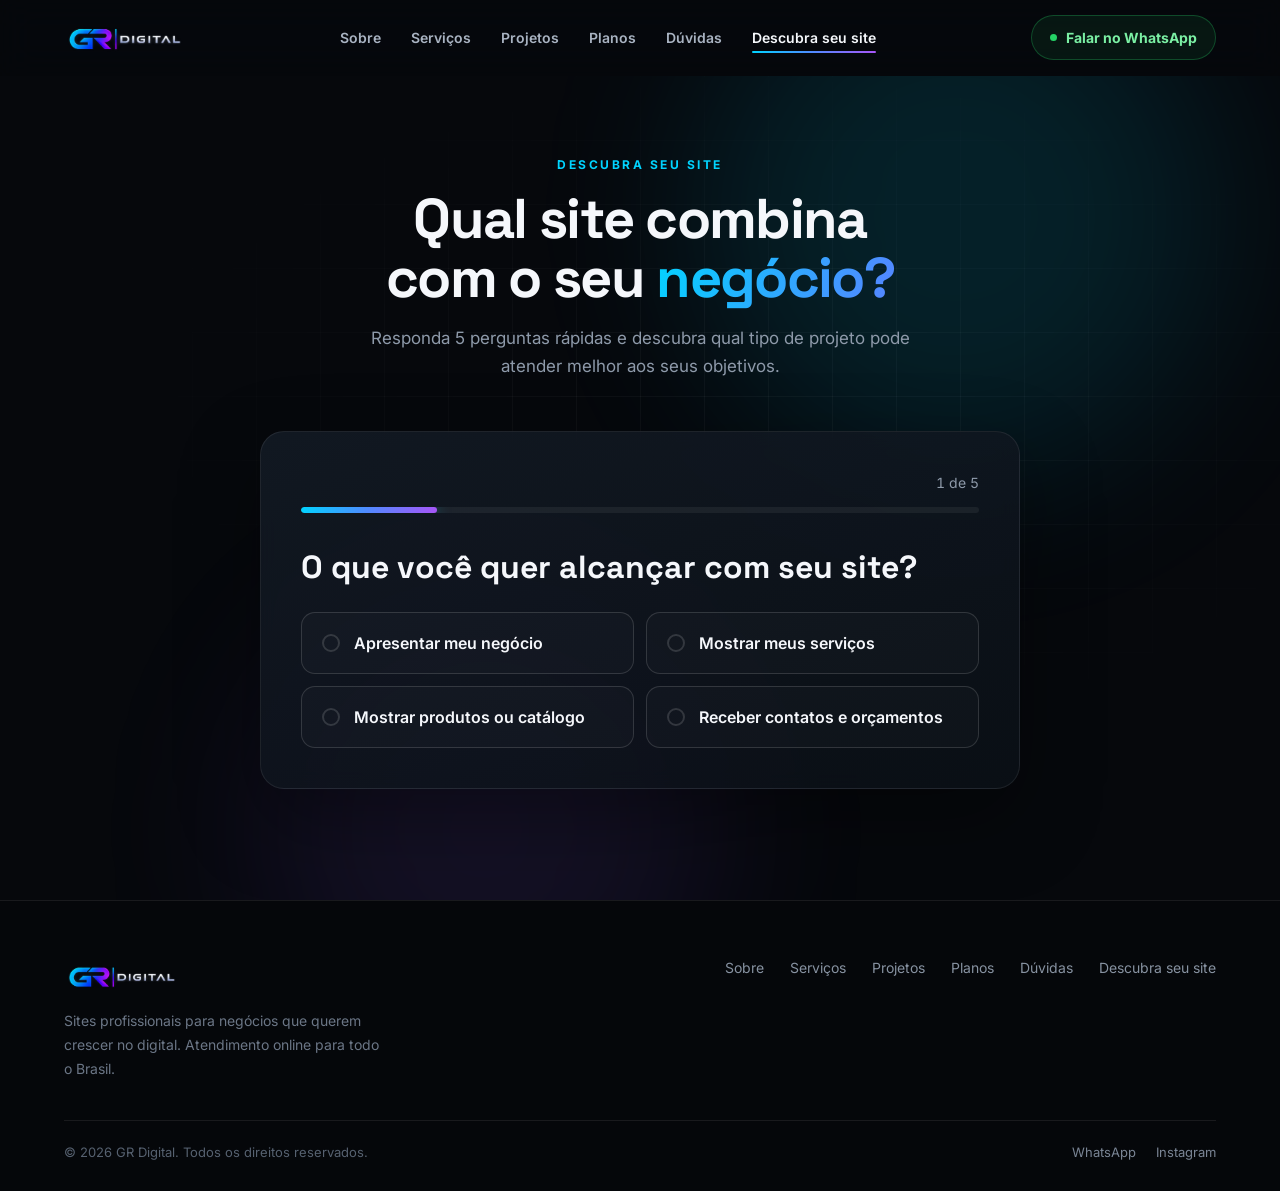
==== commit 1f536a37: "Adiciona seção "Quem está por trás" com foto e bio - Nova seção após "Sobre" com foto, texto e desta" ====
--- a/descubra.html
+++ b/descubra.html
@@ -442,7 +442,7 @@
     <div class="footer_top">
         <div>
             <img src="IMG/logo.webp" alt="GR Digital" width="640" height="213" loading="lazy">
-            <p>Sites profissionais para negócios que querem crescer no digital.</p>
+            <p>Sites profissionais para negócios que querem crescer no digital. Atendimento online para todo o Brasil.</p>
         </div>
         <div class="footer_links">
             <a href="index.html#sobre">Sobre</a><a href="index.html#servicos">Serviços</a><a href="index.html#projetos">Projetos</a><a href="index.html#planos">Planos</a><a href="index.html#faq">Dúvidas</a><a href="descubra.html">Descubra seu site</a>
--- a/styles.css
+++ b/styles.css
@@ -1000,6 +1000,176 @@
     line-height: 1.55
 }
 
+/* ---------- Quem está por trás ---------- */
+
+.quem_sou {
+    padding-top: clamp(40px, 6vw, 70px);
+    overflow: hidden
+}
+
+.quem_grid {
+    display: grid;
+    grid-template-columns: .8fr 1.2fr;
+    gap: clamp(40px, 7vw, 100px);
+    align-items: center
+}
+
+.quem_foto {
+    position: relative;
+    width: 100%;
+    max-width: 440px;
+    justify-self: center
+}
+
+.quem_foto::before {
+    content: "";
+    position: absolute;
+    inset: 10% -8% -6% 8%;
+    z-index: -1;
+    border-radius: 50%;
+    background: linear-gradient(135deg, rgba(0, 212, 255, .28), rgba(168, 85, 247, .26));
+    filter: blur(70px);
+    animation: mockup-glow 6s ease-in-out infinite alternate
+}
+
+.quem_foto_frame {
+    position: relative;
+    padding: 1px;
+    border-radius: 28px;
+    background: var(--grad);
+    box-shadow: 0 40px 80px rgba(0, 0, 0, .5)
+}
+
+.quem_foto_frame::after {
+    content: "";
+    position: absolute;
+    inset: 1px;
+    border-radius: 27px;
+    background: linear-gradient(180deg, transparent 60%, rgba(6, 8, 12, .55));
+    pointer-events: none
+}
+
+.quem_foto_frame img {
+    width: 100%;
+    height: auto;
+    aspect-ratio: 4 / 5;
+    object-fit: cover;
+    border-radius: 27px;
+    transition: transform .9s var(--ease)
+}
+
+.quem_foto:hover .quem_foto_frame img {
+    transform: scale(1.015)
+}
+
+.quem_selo {
+    position: absolute;
+    left: -24px;
+    bottom: 36px;
+    z-index: 1;
+    display: flex;
+    align-items: center;
+    gap: 12px;
+    padding: 14px 18px;
+    border: 1px solid var(--border-strong);
+    border-radius: 14px;
+    background: rgba(12, 17, 25, .85);
+    backdrop-filter: blur(12px);
+    -webkit-backdrop-filter: blur(12px);
+    box-shadow: 0 16px 40px rgba(0, 0, 0, .4);
+    animation: badge-bob 4.5s ease-in-out infinite
+}
+
+.quem_selo_dot {
+    flex-shrink: 0;
+    width: 9px;
+    height: 9px;
+    border-radius: 50%;
+    background: var(--green);
+    animation: pulse-dot 2s infinite
+}
+
+.quem_selo strong {
+    display: block;
+    font-size: 14px
+}
+
+.quem_selo small {
+    display: block;
+    color: var(--muted);
+    font-size: 12px
+}
+
+.quem_bio {
+    margin: 30px 0;
+    color: var(--muted);
+    font-size: 17px;
+    line-height: 1.8
+}
+
+.quem_bio p + p {
+    margin-top: 18px
+}
+
+.quem_pontos {
+    list-style: none;
+    display: grid;
+    grid-template-columns: repeat(3, minmax(0, 1fr));
+    gap: 12px;
+    margin-bottom: 34px
+}
+
+.quem_pontos li {
+    padding: 18px;
+    border: 1px solid var(--border);
+    border-radius: 14px;
+    background: rgba(255, 255, 255, .02)
+}
+
+.quem_pontos strong {
+    display: block;
+    margin-bottom: 6px;
+    font-family: var(--font-title);
+    font-size: 16px
+}
+
+.quem_pontos span {
+    color: var(--muted);
+    font-size: 13px;
+    line-height: 1.55
+}
+
+@media (max-width: 980px) {
+    .quem_grid {
+        grid-template-columns: 1fr
+    }
+
+    .quem_foto {
+        max-width: 380px
+    }
+}
+
+@media (max-width: 760px) {
+    .quem_foto {
+        max-width: 300px
+    }
+
+    .quem_selo {
+        left: 50%;
+        bottom: -22px;
+        white-space: nowrap;
+        translate: -50% 0
+    }
+
+    .quem_texto {
+        margin-top: 16px
+    }
+
+    .quem_pontos {
+        grid-template-columns: 1fr
+    }
+}
+
 /* ---------- Serviços ---------- */
 
 .servicos_grid {
